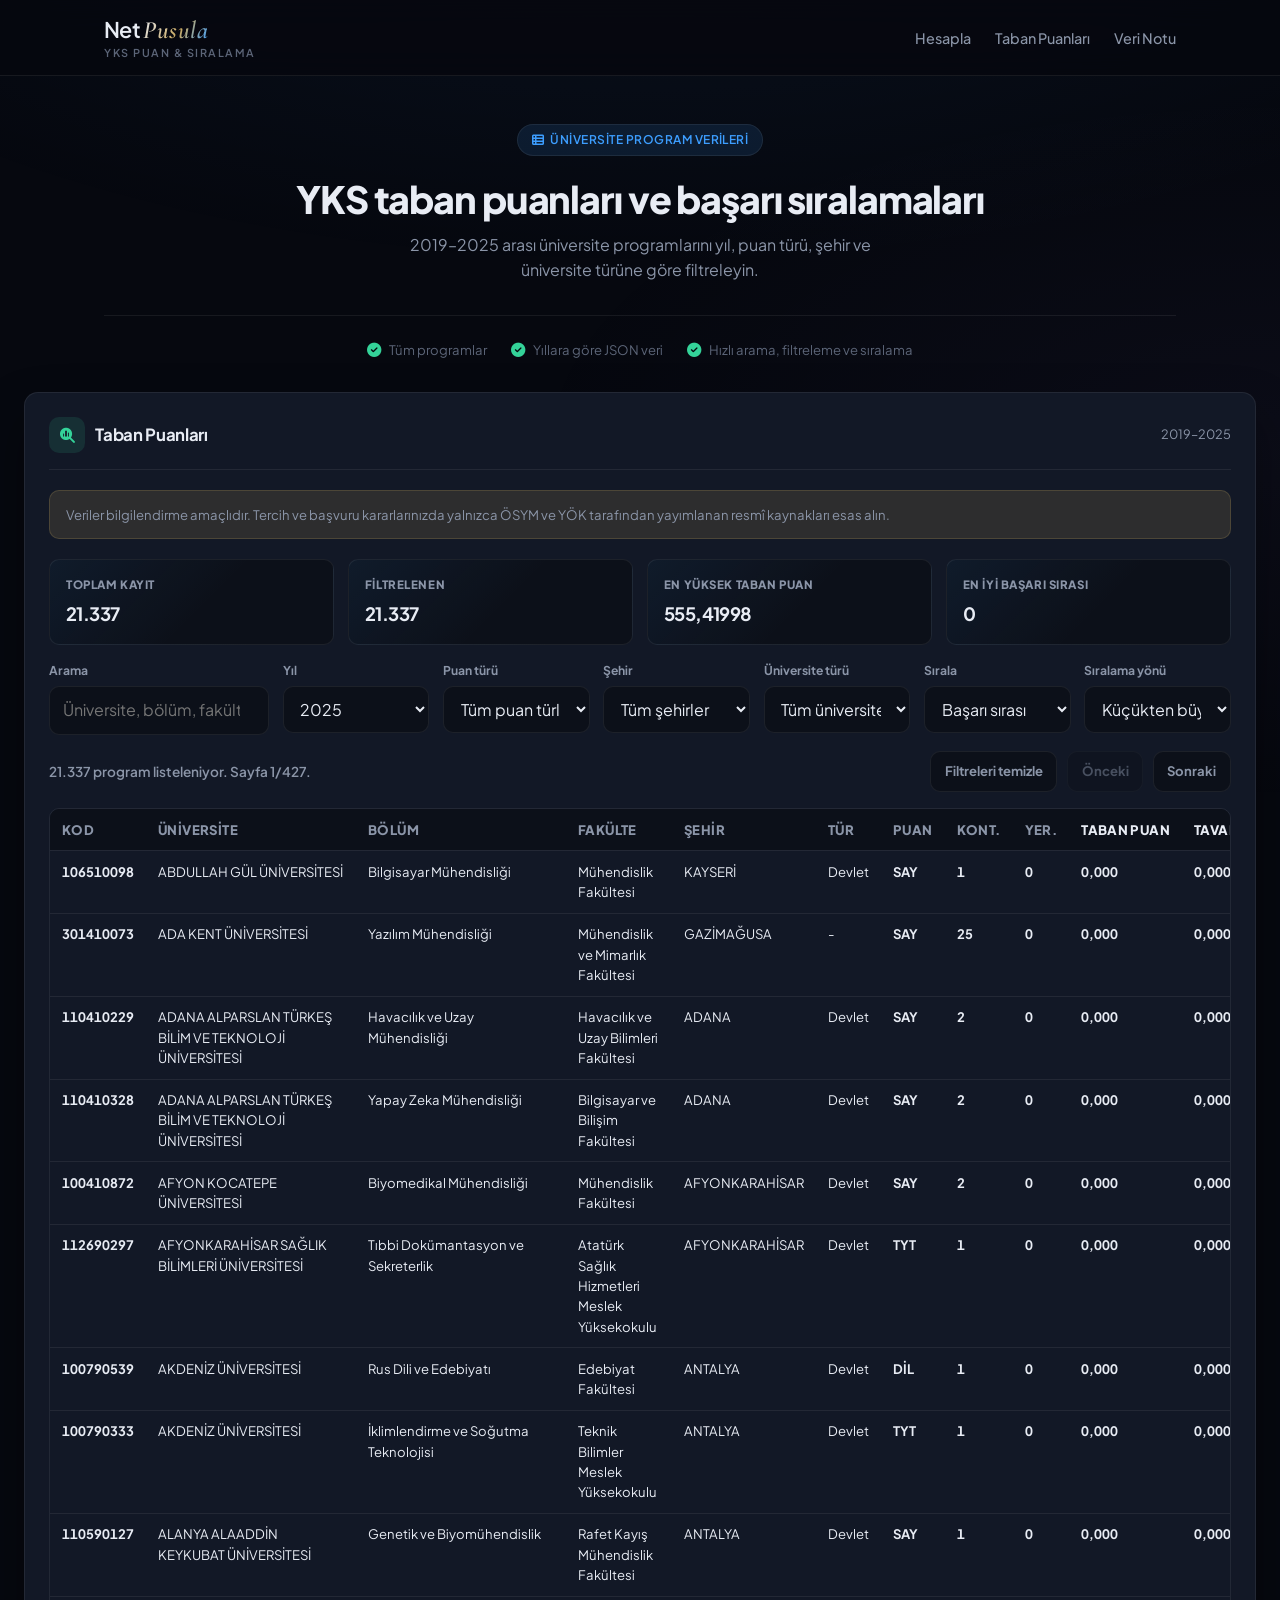
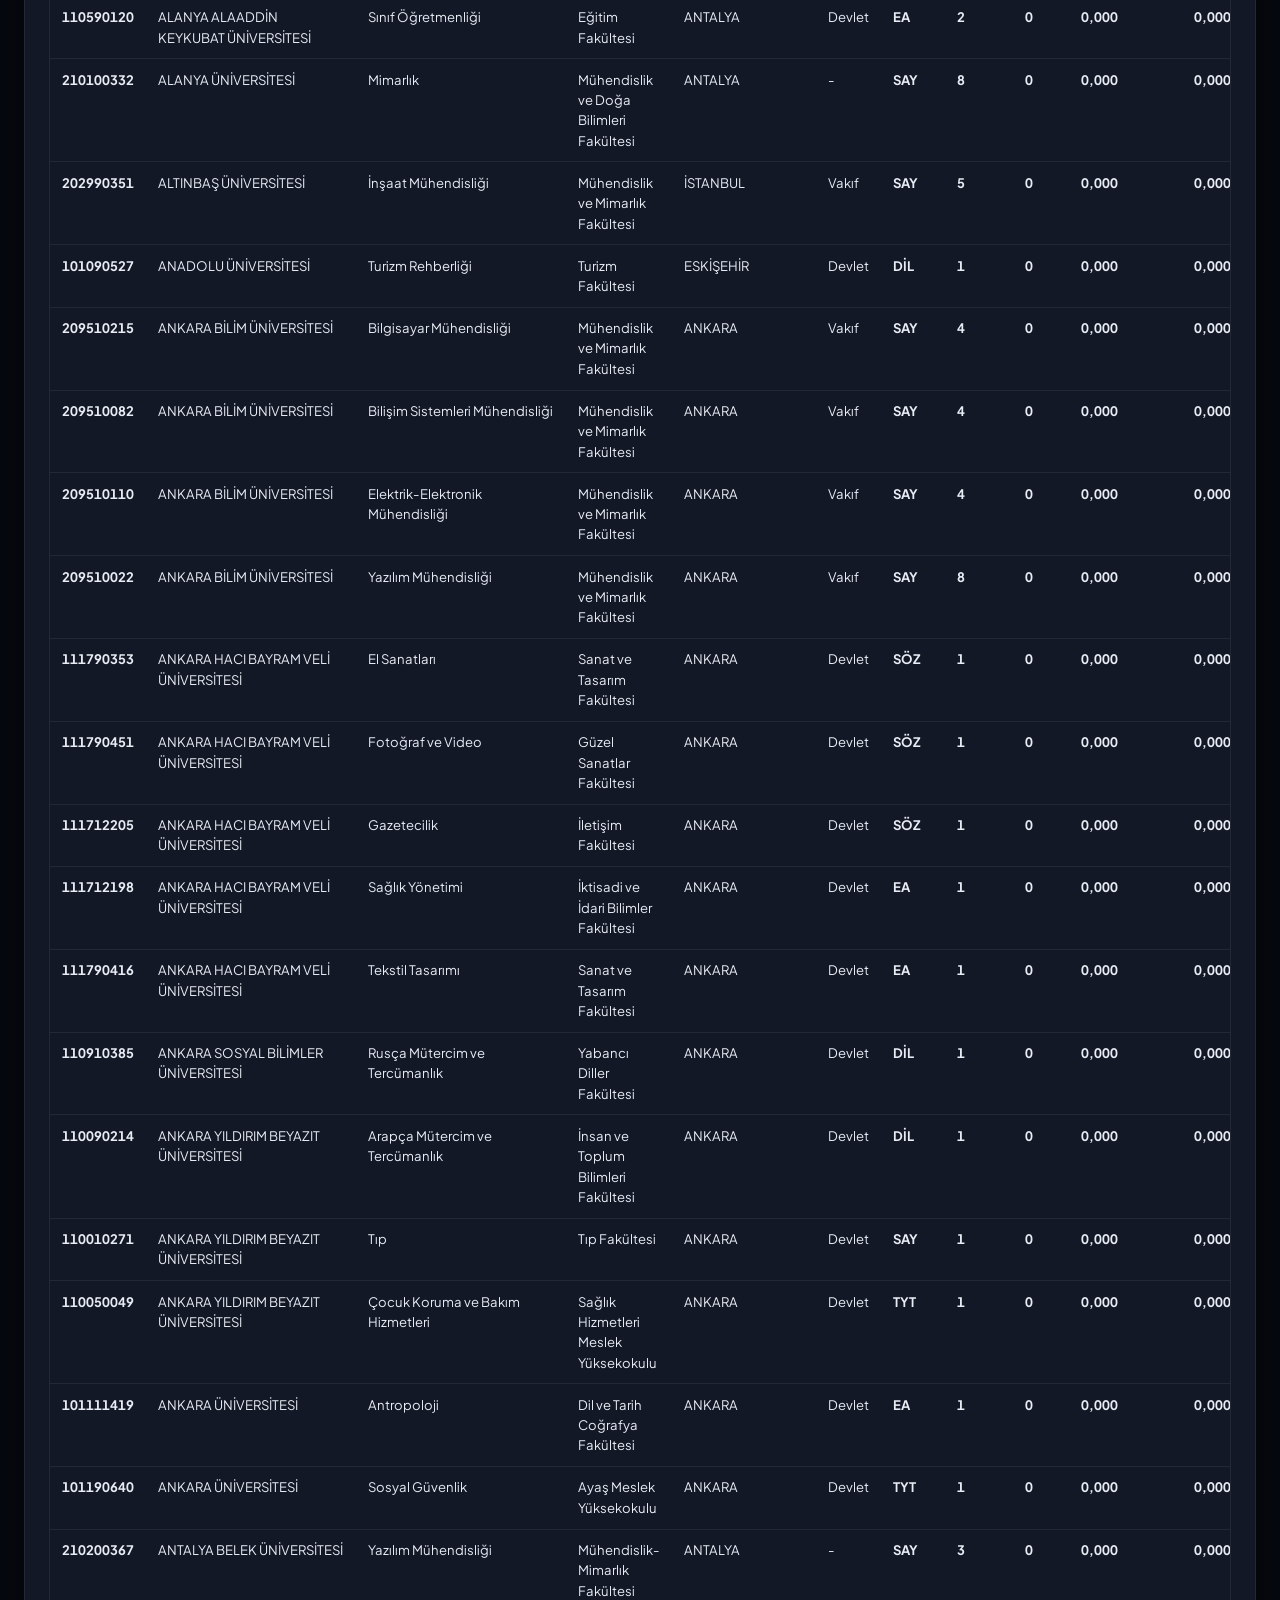
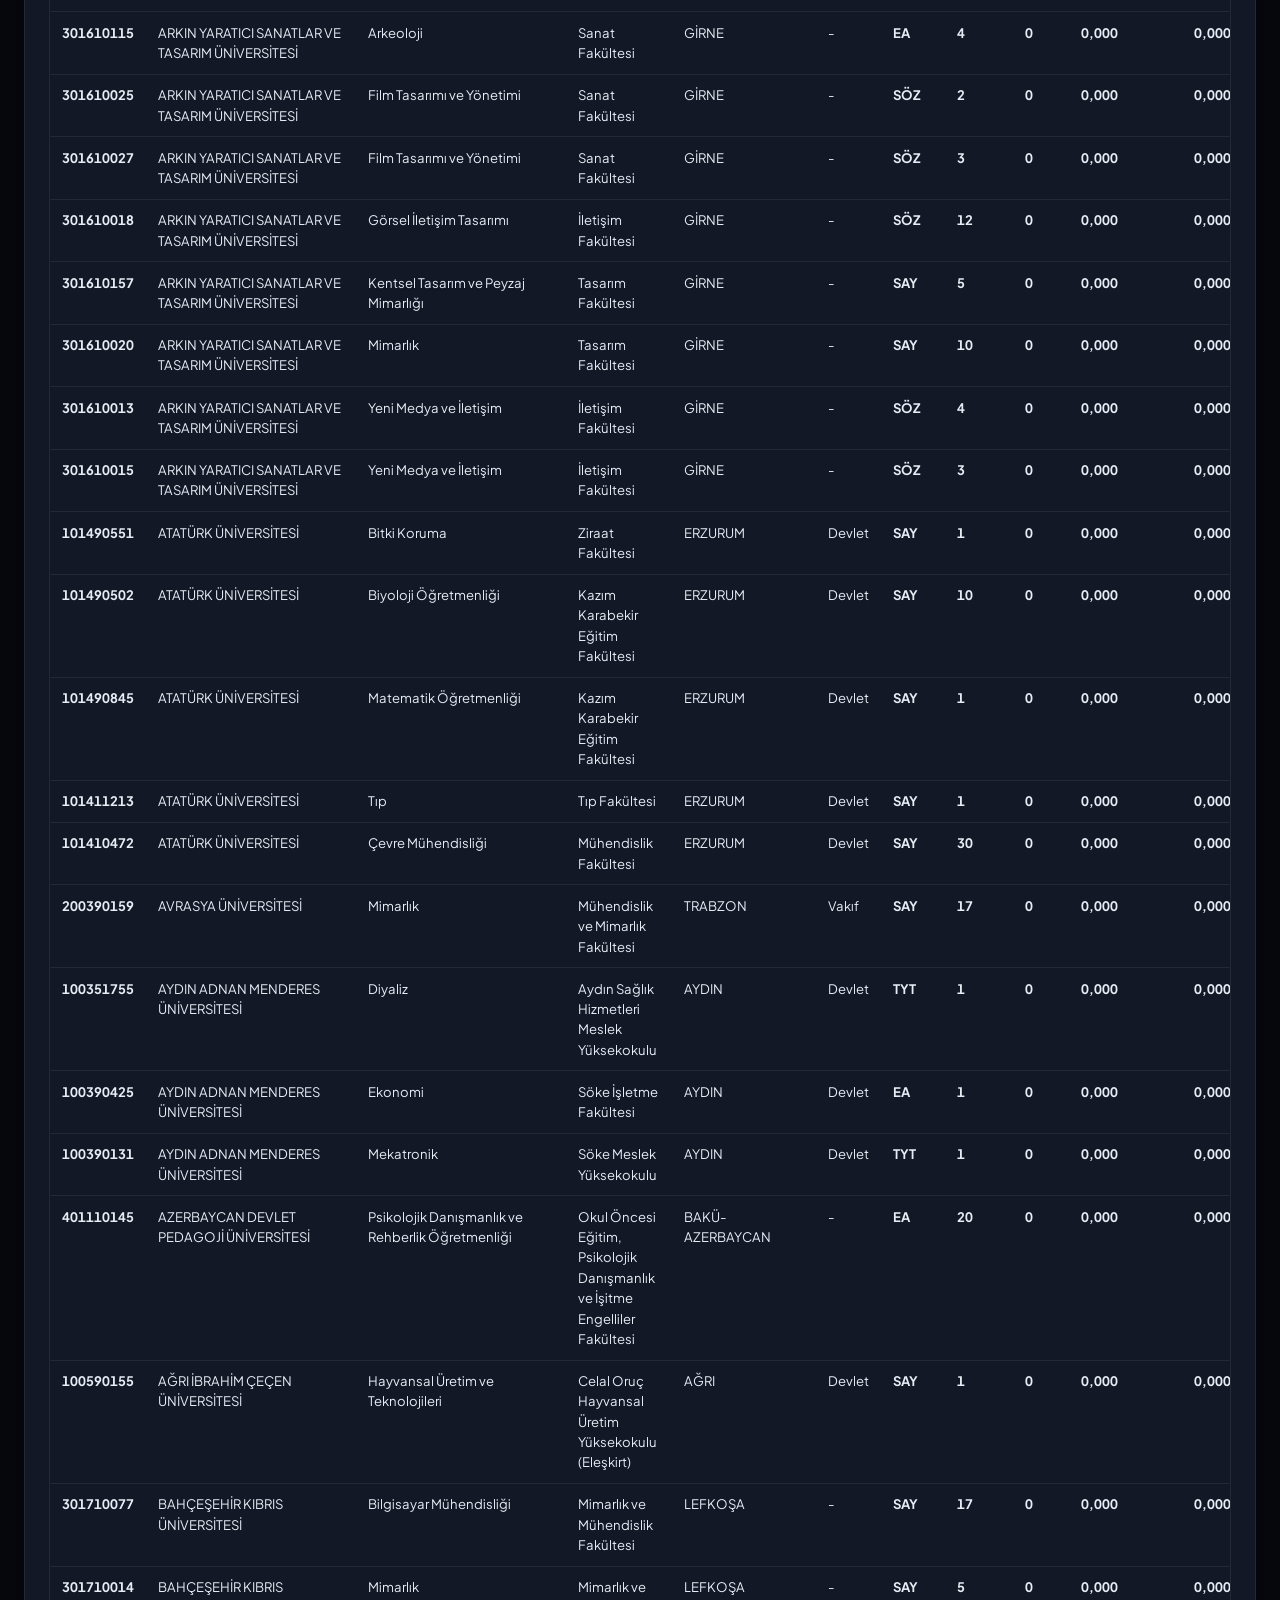
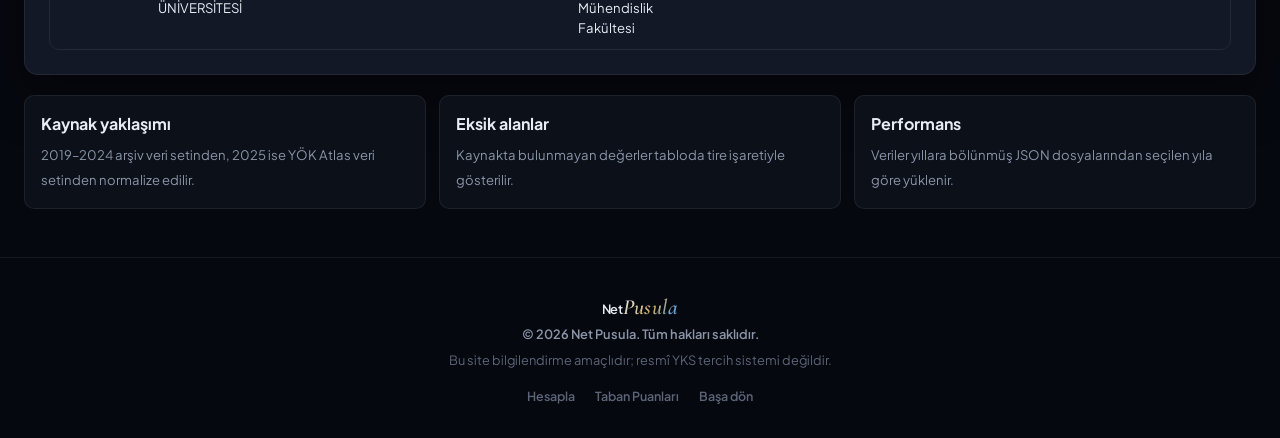
==== taban-puanlari.html @ 9d44e476 "Add taban puanlari page and Railway static data support" ====
<!DOCTYPE html>
<html lang="tr">
<head>
    <meta charset="UTF-8">
    <meta name="viewport" content="width=device-width, initial-scale=1.0">
    <meta name="description" content="Net Pusula — YKS taban puanları, başarı sıralamaları, kontenjanlar ve üniversite programları.">
    <title>Net Pusula — YKS Taban Puanları</title>
    <link rel="icon" href="data:image/svg+xml,<svg xmlns='http://www.w3.org/2000/svg' viewBox='0 0 100 100'><text x='12' y='68' font-family='Georgia,serif' font-size='52' font-style='italic' fill='%23c9a962'>N</text><text x='48' y='68' font-family='system-ui' font-size='44' font-weight='600' fill='%233d9eff'>P</text></svg>">
    <link rel="preconnect" href="https://fonts.googleapis.com">
    <link rel="preconnect" href="https://fonts.gstatic.com" crossorigin>
    <link href="https://fonts.googleapis.com/css2?family=Plus+Jakarta+Sans:wght@400;500;600;700;800&family=Cormorant+Garamond:ital,wght@0,500;0,600;1,500&display=swap" rel="stylesheet">
    <link rel="stylesheet" href="https://cdnjs.cloudflare.com/ajax/libs/font-awesome/6.5.1/css/all.min.css">
    <link rel="stylesheet" href="assets/net-pusula.css">
    <link rel="stylesheet" href="assets/taban-puanlari.css">
</head>
<body>
    <header class="site-header">
        <div class="header-inner">
            <a href="index.html" class="brand wordmark" aria-label="Net Pusula — Ana sayfa">
                <span class="wordmark-line">
                    <span class="wm-net">Net</span><span class="wm-pusula">Pusula</span>
                </span>
                <span class="wm-sub">YKS puan &amp; sıralama</span>
            </a>
            <nav class="nav-links" aria-label="Ana menü">
                <a href="index.html#hesapla">Hesapla</a>
                <a href="taban-puanlari.html">Taban Puanları</a>
                <a href="#veri-notu">Veri Notu</a>
            </nav>
        </div>
    </header>

    <section class="hero">
        <span class="hero-badge"><i class="fas fa-table-list"></i> Üniversite program verileri</span>
        <h1>YKS taban puanları ve başarı sıralamaları</h1>
        <p>2019–2025 arası üniversite programlarını yıl, puan türü, şehir ve üniversite türüne göre filtreleyin.</p>
        <div class="trust-row">
            <span class="trust-item"><i class="fas fa-check-circle"></i> Tüm programlar</span>
            <span class="trust-item"><i class="fas fa-check-circle"></i> Yıllara göre JSON veri</span>
            <span class="trust-item"><i class="fas fa-check-circle"></i> Hızlı arama, filtreleme ve sıralama</span>
        </div>
    </section>

    <main class="taban-page">
        <section class="panel" aria-labelledby="taban-heading">
            <div class="panel-header results">
                <i class="fas fa-magnifying-glass-chart"></i>
                <h2 id="taban-heading">Taban Puanları</h2>
                <span>2019–2025</span>
            </div>

            <div class="disclaimer" id="veri-notu">
                Veriler bilgilendirme amaçlıdır. Tercih ve başvuru kararlarınızda yalnızca ÖSYM ve YÖK tarafından yayımlanan resmî kaynakları esas alın.
            </div>

            <div class="taban-stats" aria-label="Taban puanları özet bilgileri">
                <div class="taban-stat-card">
                    <span>Toplam kayıt</span>
                    <strong id="tabanTotalCount">-</strong>
                </div>
                <div class="taban-stat-card">
                    <span>Filtrelenen</span>
                    <strong id="tabanFilteredCount">-</strong>
                </div>
                <div class="taban-stat-card">
                    <span>En yüksek taban puan</span>
                    <strong id="tabanTopScore">-</strong>
                </div>
                <div class="taban-stat-card">
                    <span>En iyi başarı sırası</span>
                    <strong id="tabanBestRank">-</strong>
                </div>
            </div>

            <div class="taban-toolbar" aria-label="Taban puanı filtreleri">
                <div class="taban-field">
                    <label for="tabanSearch">Arama</label>
                    <input type="search" id="tabanSearch" placeholder="Üniversite, bölüm, fakülte veya program kodu">
                </div>
                <div class="taban-field">
                    <label for="tabanYear">Yıl</label>
                    <select id="tabanYear">
                        <option value="2025" selected>2025</option>
                        <option value="2024">2024</option>
                        <option value="2023">2023</option>
                        <option value="2022">2022</option>
                        <option value="2021">2021</option>
                        <option value="2020">2020</option>
                        <option value="2019">2019</option>
                    </select>
                </div>
                <div class="taban-field">
                    <label for="tabanScoreType">Puan türü</label>
                    <select id="tabanScoreType">
                        <option value="">Tüm puan türleri</option>
                        <option value="SAY">SAY</option>
                        <option value="EA">EA</option>
                        <option value="SÖZ">SÖZ</option>
                        <option value="DİL">DİL</option>
                        <option value="TYT">TYT</option>
                    </select>
                </div>
                <div class="taban-field">
                    <label for="tabanCity">Şehir</label>
                    <select id="tabanCity">
                        <option value="">Tüm şehirler</option>
                    </select>
                </div>
                <div class="taban-field">
                    <label for="tabanUniType">Üniversite türü</label>
                    <select id="tabanUniType">
                        <option value="">Tüm üniversite türleri</option>
                    </select>
                </div>
                <div class="taban-field">
                    <label for="tabanSortBy">Sırala</label>
                    <select id="tabanSortBy">
                        <option value="taban_siralama" selected>Başarı sırası</option>
                        <option value="taban_puan">Taban puan</option>
                        <option value="tavan_puan">Tavan puan</option>
                        <option value="kontenjan">Kontenjan</option>
                        <option value="yerlesen">Yerleşen</option>
                        <option value="universite">Üniversite adı</option>
                        <option value="bolum">Bölüm adı</option>
                    </select>
                </div>
                <div class="taban-field">
                    <label for="tabanSortDirection">Sıralama yönü</label>
                    <select id="tabanSortDirection">
                        <option value="asc" selected>Küçükten büyüğe / En iyi sıra</option>
                        <option value="desc">Büyükten küçüğe / En yüksek puan</option>
                    </select>
                </div>
            </div>

            <div class="taban-actions">
                <p class="taban-summary" id="tabanSummary">Veri hazırlanıyor...</p>
                <div class="taban-buttons">
                    <button type="button" class="taban-button" id="tabanReset">Filtreleri temizle</button>
                    <button type="button" class="taban-button" id="tabanPrev">Önceki</button>
                    <button type="button" class="taban-button" id="tabanNext">Sonraki</button>
                </div>
            </div>

            <div class="taban-table-wrap">
                <table class="taban-table">
                    <thead>
                        <tr>
                            <th>Kod</th>
                            <th>Üniversite</th>
                            <th>Bölüm</th>
                            <th>Fakülte</th>
                            <th>Şehir</th>
                            <th>Tür</th>
                            <th>Puan</th>
                            <th>Kont.</th>
                            <th>Yer.</th>
                            <th>Taban Puan</th>
                            <th>Tavan Puan</th>
                            <th>Başarı Sırası</th>
                        </tr>
                    </thead>
                    <tbody id="tabanTableBody"></tbody>
                </table>
                <div class="taban-status" id="tabanStatus">Veri yükleniyor...</div>
            </div>
        </section>

        <section class="taban-note-grid" aria-label="Veri açıklamaları">
            <div class="taban-note-card">
                <strong>Kaynak yaklaşımı</strong>
                <span>2019–2024 arşiv veri setinden, 2025 ise YÖK Atlas veri setinden normalize edilir.</span>
            </div>
            <div class="taban-note-card">
                <strong>Eksik alanlar</strong>
                <span>Kaynakta bulunmayan değerler tabloda tire işaretiyle gösterilir.</span>
            </div>
            <div class="taban-note-card">
                <strong>Performans</strong>
                <span>Veriler yıllara bölünmüş JSON dosyalarından seçilen yıla göre yüklenir.</span>
            </div>
        </section>
    </main>

    <footer class="site-footer">
        <p class="footer-wordmark"><span class="wm-net">Net</span><span class="wm-pusula">Pusula</span></p>
        <p class="footer-copy">© 2026 Net Pusula. Tüm hakları saklıdır.</p>
        <p class="footer-note">Bu site bilgilendirme amaçlıdır; resmî YKS tercih sistemi değildir.</p>
        <nav class="footer-links" aria-label="Alt bilgi">
            <a href="index.html#hesapla">Hesapla</a>
            <a href="taban-puanlari.html">Taban Puanları</a>
            <a href="#">Başa dön</a>
        </nav>
    </footer>

    <script src="assets/taban-puanlari.js"></script>
</body>
</html>
---- assets/net-pusula.css ----
/* Net Pusula — koyu, minimal, güven veren arayüz */

:root {
    --bg: #06080f;
    --bg-elevated: #0c1019;
    --surface: #121826;
    --surface-hover: #181f30;
    --border: rgba(255, 255, 255, 0.07);
    --border-focus: rgba(61, 158, 255, 0.45);
    --text: #e8ecf4;
    --text-muted: #8b95a8;
    --text-dim: #5c6578;
    --accent: #3d9eff;
    --accent-soft: rgba(61, 158, 255, 0.12);
    --accent-glow: rgba(61, 158, 255, 0.25);
    --gold: #c9a962;
    --gold-soft: rgba(201, 169, 98, 0.15);
    --success: #34d399;
    --tyt: #3d9eff;
    --ayt: #a78bfa;
    --radius: 14px;
    --radius-sm: 10px;
    --font: "Plus Jakarta Sans", system-ui, sans-serif;
    --shadow: 0 24px 48px rgba(0, 0, 0, 0.35);
    --max: 1120px;
}

*, *::before, *::after { box-sizing: border-box; margin: 0; padding: 0; }

html { scroll-behavior: smooth; }

body {
    font-family: var(--font);
    background: var(--bg);
    color: var(--text);
    line-height: 1.55;
    min-height: 100vh;
    -webkit-font-smoothing: antialiased;
}

body::before {
    content: "";
    position: fixed;
    inset: 0;
    background:
        radial-gradient(ellipse 80% 50% at 50% -20%, rgba(61, 158, 255, 0.08), transparent),
        radial-gradient(ellipse 60% 40% at 100% 50%, rgba(167, 139, 250, 0.04), transparent);
    pointer-events: none;
    z-index: 0;
}

a { color: var(--accent); text-decoration: none; }
a:hover { text-decoration: underline; }

/* Header */
.site-header {
    position: sticky;
    top: 0;
    z-index: 100;
    border-bottom: 1px solid var(--border);
    background: rgba(6, 8, 15, 0.85);
    backdrop-filter: blur(16px);
}

.header-inner {
    max-width: var(--max);
    margin: 0 auto;
    padding: 1rem 1.5rem;
    display: flex;
    align-items: center;
    justify-content: space-between;
    gap: 1rem;
}

.brand {
    text-decoration: none;
    color: inherit;
}

.brand:hover { text-decoration: none; }

/* Metin tabanlı logo */
.wordmark {
    display: flex;
    flex-direction: column;
    line-height: 1.15;
    gap: 0.15rem;
}

.wordmark-line {
    display: flex;
    align-items: baseline;
    gap: 0.2rem;
}

.wm-net {
    font-weight: 600;
    font-size: 1.35rem;
    letter-spacing: -0.03em;
    color: var(--text);
}

.wm-pusula {
    font-family: "Cormorant Garamond", Georgia, serif;
    font-weight: 600;
    font-size: 1.55rem;
    font-style: italic;
    letter-spacing: 0.02em;
    background: linear-gradient(120deg, var(--text) 0%, var(--gold) 55%, var(--accent) 100%);
    -webkit-background-clip: text;
    background-clip: text;
    color: transparent;
}

.wm-sub {
    font-size: 0.68rem;
    font-weight: 600;
    letter-spacing: 0.14em;
    text-transform: uppercase;
    color: var(--text-dim);
}

.nav-links {
    display: flex;
    gap: 1.5rem;
}

.nav-links a {
    color: var(--text-muted);
    font-size: 0.9rem;
    font-weight: 500;
    text-decoration: none;
    transition: color 0.2s;
}

.nav-links a:hover { color: var(--text); text-decoration: none; }

/* Hero */
.hero {
    position: relative;
    z-index: 1;
    max-width: var(--max);
    margin: 0 auto;
    padding: 3rem 1.5rem 2rem;
    text-align: center;
}

.hero-badge {
    display: inline-flex;
    align-items: center;
    gap: 0.4rem;
    padding: 0.35rem 0.85rem;
    border-radius: 999px;
    background: var(--accent-soft);
    border: 1px solid var(--border);
    color: var(--accent);
    font-size: 0.75rem;
    font-weight: 600;
    letter-spacing: 0.04em;
    text-transform: uppercase;
    margin-bottom: 1.25rem;
}

.hero h1 {
    font-size: clamp(1.75rem, 4vw, 2.35rem);
    font-weight: 800;
    letter-spacing: -0.03em;
    line-height: 1.2;
    margin-bottom: 0.75rem;
}

.hero p {
    color: var(--text-muted);
    max-width: 520px;
    margin: 0 auto;
    font-size: 1rem;
}

.trust-row {
    display: flex;
    flex-wrap: wrap;
    justify-content: center;
    gap: 1.5rem;
    margin-top: 2rem;
    padding-top: 1.5rem;
    border-top: 1px solid var(--border);
}

.trust-item {
    display: flex;
    align-items: center;
    gap: 0.5rem;
    font-size: 0.82rem;
    color: var(--text-dim);
}

.trust-item i { color: var(--success); font-size: 0.9rem; }

/* Net Pusula tanıtım */
.intro-manifesto {
    position: relative;
    z-index: 1;
    max-width: var(--max);
    margin: 0 auto;
    padding: 0 1.5rem 1.5rem;
}

.intro-inner {
    text-align: center;
    padding: 1.35rem 1.5rem;
    border-radius: var(--radius);
    border: 1px solid var(--border);
    background: linear-gradient(180deg, rgba(18, 24, 38, 0.9), rgba(12, 16, 25, 0.6));
}

.intro-lead {
    font-family: "Cormorant Garamond", Georgia, serif;
    font-size: clamp(1.35rem, 3vw, 1.75rem);
    font-weight: 600;
    font-style: italic;
    color: var(--text);
    margin-bottom: 0.5rem;
    letter-spacing: 0.01em;
}

.intro-body {
    font-size: 0.92rem;
    color: var(--text-muted);
    max-width: 560px;
    margin: 0 auto;
    line-height: 1.65;
}

.intro-body strong {
    color: var(--text);
    font-weight: 600;
}

/* Kısa yasal şerit */
.legal-strip {
    position: relative;
    z-index: 1;
    max-width: var(--max);
    margin: 0 auto 1.25rem;
    padding: 0 1.5rem;
    display: flex;
    flex-wrap: wrap;
    align-items: center;
    gap: 0.65rem 1rem;
    font-size: 0.78rem;
    color: var(--text-dim);
}

.legal-strip i {
    color: var(--gold);
    flex-shrink: 0;
}

.legal-strip p {
    flex: 1;
    min-width: 200px;
    line-height: 1.45;
}

.legal-strip strong { color: var(--text-muted); font-weight: 600; }

.legal-strip-link {
    font-weight: 600;
    font-size: 0.75rem;
    white-space: nowrap;
    text-decoration: none;
}

.legal-strip-link:hover { text-decoration: underline; }

/* İki sütun: hesap + yan ayarlar */
.content-layout {
    position: relative;
    z-index: 1;
    max-width: calc(var(--max) + 260px);
    margin: 0 auto;
    padding: 0 1.5rem;
    display: grid;
    grid-template-columns: 1fr 220px;
    gap: 1.25rem;
    align-items: start;
}

.main-column { min-width: 0; }

/* Main */
.main {
    padding: 0 0 3rem;
}

/* Cards / sections */
.panel {
    background: var(--surface);
    border: 1px solid var(--border);
    border-radius: var(--radius);
    padding: 1.5rem;
    margin-bottom: 1.25rem;
    box-shadow: var(--shadow);
}

.panel-header {
    display: flex;
    align-items: center;
    flex-wrap: wrap;
    gap: 0.65rem;
    margin-bottom: 1.25rem;
    padding-bottom: 1rem;
    border-bottom: 1px solid var(--border);
}

.panel-header h2 {
    margin-right: auto;
}

.panel-header i {
    width: 36px;
    height: 36px;
    border-radius: var(--radius-sm);
    display: flex;
    align-items: center;
    justify-content: center;
    font-size: 0.95rem;
}

.panel-header.tyt i { background: rgba(61, 158, 255, 0.15); color: var(--tyt); }
.panel-header.ayt i { background: rgba(167, 139, 250, 0.15); color: var(--ayt); }
.panel-header.diploma i { background: var(--gold-soft); color: var(--gold); }
.panel-header.results i { background: rgba(52, 211, 153, 0.12); color: var(--success); }

.panel-header h2 {
    font-size: 1.05rem;
    font-weight: 700;
    letter-spacing: -0.02em;
}

.panel-header span:not(.setting-text) {
    font-size: 0.8rem;
    color: var(--text-muted);
    margin-left: auto;
}

.panel-toggle {
    margin-left: 0.5rem;
    width: 32px;
    height: 32px;
    border-radius: 8px;
    border: 1px solid var(--border);
    background: var(--bg-elevated);
    color: var(--text-muted);
    cursor: pointer;
    display: flex;
    align-items: center;
    justify-content: center;
    transition: color 0.2s, border-color 0.2s;
    flex-shrink: 0;
}

.panel-toggle:hover {
    color: var(--text);
    border-color: var(--border-focus);
}

#aytPanel.ayt-collapsed .ayt-panel-body {
    display: none;
}

#aytPanel.ayt-collapsed .panel-toggle i {
    transform: rotate(180deg);
}

/* Diploma */
.diploma-row {
    display: flex;
    flex-wrap: wrap;
    align-items: flex-end;
    gap: 1.5rem;
}

.field label {
    display: block;
    font-size: 0.8rem;
    font-weight: 600;
    color: var(--text-muted);
    margin-bottom: 0.4rem;
}

.field input[type="number"] {
    width: 140px;
    padding: 0.65rem 0.85rem;
    border-radius: var(--radius-sm);
    border: 1px solid var(--border);
    background: var(--bg-elevated);
    color: var(--text);
    font-family: inherit;
    font-size: 1rem;
    font-weight: 600;
    transition: border-color 0.2s, box-shadow 0.2s;
}

.field input:focus {
    outline: none;
    border-color: var(--border-focus);
    box-shadow: 0 0 0 3px var(--accent-soft);
}

.toggle-wrap {
    display: flex;
    align-items: center;
    gap: 0.75rem;
    cursor: pointer;
    user-select: none;
}

.toggle-wrap input { display: none; }

.toggle-track {
    width: 44px;
    height: 24px;
    border-radius: 999px;
    background: var(--bg-elevated);
    border: 1px solid var(--border);
    position: relative;
    transition: background 0.2s;
}

.toggle-thumb {
    position: absolute;
    top: 3px;
    left: 3px;
    width: 16px;
    height: 16px;
    border-radius: 50%;
    background: var(--text-muted);
    transition: transform 0.2s, background 0.2s;
}

.toggle-wrap input:checked + .toggle-track {
    background: var(--accent-soft);
    border-color: var(--accent);
}

.toggle-wrap input:checked + .toggle-track .toggle-thumb {
    transform: translateX(20px);
    background: var(--accent);
}

.toggle-label {
    font-size: 0.88rem;
    color: var(--text-muted);
    font-weight: 500;
}

/* Test grid */
.subsection-title {
    font-size: 0.78rem;
    font-weight: 600;
    text-transform: uppercase;
    letter-spacing: 0.06em;
    color: var(--text-dim);
    margin: 1.25rem 0 0.75rem;
}

.subsection-title:first-of-type { margin-top: 0; }

.test-grid {
    display: grid;
    grid-template-columns: repeat(auto-fill, minmax(200px, 1fr));
    gap: 0.85rem;
}

.test-card {
    background: var(--bg-elevated);
    border: 1px solid var(--border);
    border-radius: var(--radius-sm);
    padding: 1rem;
    transition: border-color 0.2s, background 0.2s;
}

.test-card:hover {
    border-color: rgba(255, 255, 255, 0.12);
    background: var(--surface-hover);
}

.test-card h3 {
    font-size: 0.82rem;
    font-weight: 600;
    color: var(--text);
    margin-bottom: 0.75rem;
    line-height: 1.3;
}

.test-card .meta {
    font-size: 0.7rem;
    color: var(--text-dim);
    font-weight: 500;
}

.inputs-row {
    display: grid;
    grid-template-columns: 1fr 1fr;
    gap: 0.5rem;
    margin-bottom: 0.65rem;
}

.inputs-row label {
    font-size: 0.68rem;
    color: var(--text-dim);
    font-weight: 600;
    text-transform: uppercase;
    letter-spacing: 0.04em;
    margin-bottom: 0.2rem;
    display: block;
}

.inputs-row input {
    width: 100%;
    padding: 0.45rem 0.5rem;
    border-radius: 8px;
    border: 1px solid var(--border);
    background: var(--surface);
    color: var(--text);
    font-family: inherit;
    font-size: 0.95rem;
    font-weight: 600;
    -moz-appearance: textfield;
}

.inputs-row input::-webkit-outer-spin-button,
.inputs-row input::-webkit-inner-spin-button { -webkit-appearance: none; margin: 0; }

.inputs-row input:focus {
    outline: none;
    border-color: var(--border-focus);
}

.net-line {
    display: flex;
    justify-content: space-between;
    align-items: center;
    padding-top: 0.5rem;
    border-top: 1px solid var(--border);
    font-size: 0.8rem;
}

.net-line span:first-child { color: var(--text-muted); font-weight: 500; }

.net-value {
    font-weight: 700;
    color: var(--accent);
    font-variant-numeric: tabular-nums;
}

/* CTA */
.calc-cta {
    text-align: center;
    padding: 2rem 0 1rem;
}

.btn-calc {
    display: inline-flex;
    align-items: center;
    justify-content: center;
    gap: 0.6rem;
    padding: 1rem 2.5rem;
    border: none;
    border-radius: 999px;
    background: linear-gradient(135deg, var(--accent), #2563eb);
    color: #fff;
    font-family: inherit;
    font-size: 1rem;
    font-weight: 700;
    letter-spacing: 0.02em;
    cursor: pointer;
    box-shadow: 0 8px 32px var(--accent-glow);
    transition: transform 0.2s, box-shadow 0.2s, opacity 0.2s;
}

.btn-calc:hover:not(:disabled) {
    transform: translateY(-2px);
    box-shadow: 0 12px 40px var(--accent-glow);
}

.btn-calc:disabled {
    opacity: 0.65;
    cursor: not-allowed;
    transform: none;
}

.calc-hint {
    margin-top: 0.75rem;
    font-size: 0.78rem;
    color: var(--text-dim);
}

/* Results */
.results-panel { display: none; }
.results-panel.visible { display: block; }

.disclaimer {
    background: var(--gold-soft);
    border: 1px solid rgba(201, 169, 98, 0.2);
    border-radius: var(--radius-sm);
    padding: 0.85rem 1rem;
    font-size: 0.82rem;
    color: var(--text-muted);
    margin-bottom: 1.25rem;
    line-height: 1.5;
}

.disclaimer a {
    display: inline-block;
    margin-top: 0.35rem;
    font-weight: 600;
    font-size: 0.78rem;
}

.year-block { margin-bottom: 1.75rem; }

.year-block h3 {
    font-size: 0.95rem;
    font-weight: 700;
    margin-bottom: 0.75rem;
    color: var(--text);
    display: flex;
    align-items: center;
    gap: 0.5rem;
}

.year-block h3::before {
    content: "";
    width: 4px;
    height: 1em;
    background: var(--accent);
    border-radius: 2px;
}

.table-wrap {
    overflow-x: auto;
    border-radius: var(--radius-sm);
    border: 1px solid var(--border);
}

.results-table {
    width: 100%;
    border-collapse: collapse;
    font-size: 0.85rem;
}

.results-table th,
.results-table td {
    padding: 0.65rem 0.85rem;
    text-align: left;
    border-bottom: 1px solid var(--border);
}

.results-table th {
    background: var(--bg-elevated);
    color: var(--text-muted);
    font-weight: 600;
    font-size: 0.72rem;
    text-transform: uppercase;
    letter-spacing: 0.04em;
}

.results-table tr:last-child td { border-bottom: none; }

.results-table tbody tr:hover td { background: var(--surface-hover); }

.results-table td:not(:first-child) {
    font-variant-numeric: tabular-nums;
    font-weight: 600;
}

/* Yan ayarlar */
.settings-rail {
    position: sticky;
    top: 5.5rem;
}

.settings-card {
    background: var(--surface);
    border: 1px solid var(--border);
    border-radius: var(--radius);
    padding: 1.15rem;
    box-shadow: var(--shadow);
}

.settings-title {
    font-size: 0.72rem;
    font-weight: 700;
    text-transform: uppercase;
    letter-spacing: 0.08em;
    color: var(--text-dim);
    margin-bottom: 1rem;
}

.setting-row {
    display: flex;
    align-items: flex-start;
    gap: 0.65rem;
    margin-bottom: 0.85rem;
    cursor: pointer;
}

.setting-row input {
    margin-top: 0.2rem;
    accent-color: var(--accent);
    flex-shrink: 0;
}

.setting-text {
    display: flex;
    flex-direction: column;
    gap: 0.1rem;
}

.setting-text strong {
    font-size: 0.82rem;
    font-weight: 600;
    color: var(--text);
}

.setting-text small {
    font-size: 0.72rem;
    color: var(--text-dim);
    line-height: 1.35;
}

.btn-secondary {
    width: 100%;
    margin-top: 0.5rem;
    padding: 0.6rem 0.85rem;
    border-radius: var(--radius-sm);
    border: 1px solid var(--border);
    background: var(--bg-elevated);
    color: var(--text-muted);
    font-family: inherit;
    font-size: 0.8rem;
    font-weight: 600;
    cursor: pointer;
    display: flex;
    align-items: center;
    justify-content: center;
    gap: 0.45rem;
    transition: color 0.2s, border-color 0.2s, background 0.2s;
}

.btn-secondary:hover {
    color: var(--text);
    border-color: var(--border-focus);
    background: var(--surface-hover);
}

/* Yasal panel */
.legal-panel {
    position: relative;
    z-index: 1;
    border-top: 1px solid var(--border);
    background: var(--bg-elevated);
    padding: 2.5rem 1.5rem 3rem;
}

.legal-panel-inner {
    max-width: var(--max);
    margin: 0 auto;
}

.legal-panel h2 {
    font-size: 1.1rem;
    font-weight: 700;
    margin-bottom: 1.5rem;
    letter-spacing: -0.02em;
}

.legal-grid {
    display: grid;
    grid-template-columns: repeat(auto-fill, minmax(280px, 1fr));
    gap: 1rem;
}

.legal-item {
    background: var(--surface);
    border: 1px solid var(--border);
    border-radius: var(--radius-sm);
    padding: 1rem 1.1rem;
}

.legal-item h3 {
    font-size: 0.85rem;
    font-weight: 700;
    color: var(--text);
    margin-bottom: 0.45rem;
}

.legal-item p {
    font-size: 0.8rem;
    color: var(--text-muted);
    line-height: 1.55;
}

.legal-updated {
    margin-top: 1.5rem;
    font-size: 0.72rem;
    color: var(--text-dim);
}

/* Footer */
.site-footer {
    position: relative;
    z-index: 1;
    border-top: 1px solid var(--border);
    padding: 2rem 1.5rem;
    text-align: center;
}

.site-footer p {
    font-size: 0.8rem;
    color: var(--text-dim);
    max-width: 480px;
    margin: 0 auto;
    line-height: 1.6;
}

.footer-wordmark {
    margin-bottom: 0.35rem;
    font-size: 1.25rem;
}

.footer-wordmark .wm-net { font-size: inherit; }
.footer-wordmark .wm-pusula { font-size: 1.35rem; }

.footer-copy {
    font-weight: 600;
    color: var(--text-muted) !important;
    margin-bottom: 0.35rem !important;
}

.footer-note {
    margin-bottom: 1rem !important;
}

.footer-links {
    display: flex;
    flex-wrap: wrap;
    justify-content: center;
    gap: 1.25rem;
}

.footer-links a {
    font-size: 0.78rem;
    font-weight: 600;
    color: var(--text-dim);
    text-decoration: none;
}

.footer-links a:hover {
    color: var(--accent);
    text-decoration: none;
}

/* Toast / status */
.api-status {
    position: fixed;
    bottom: 1.25rem;
    right: 1.25rem;
    padding: 0.5rem 0.85rem;
    border-radius: 8px;
    font-size: 0.75rem;
    font-weight: 600;
    background: var(--surface);
    border: 1px solid var(--border);
    color: var(--text-muted);
    z-index: 200;
    opacity: 0;
    transition: opacity 0.3s;
}

.api-status.show { opacity: 1; }
.api-status.ok { border-color: rgba(52, 211, 153, 0.3); color: var(--success); }
.api-status.err { border-color: rgba(248, 113, 113, 0.3); color: #f87171; }

@media (max-width: 960px) {
    .content-layout {
        grid-template-columns: 1fr;
        max-width: var(--max);
    }

    .settings-rail {
        position: static;
        order: -1;
    }

    .settings-card {
        display: grid;
        grid-template-columns: 1fr 1fr;
        gap: 0.75rem 1rem;
        align-items: start;
    }

    .settings-title {
        grid-column: 1 / -1;
        margin-bottom: 0.25rem;
    }

    #resetAllBtn {
        grid-column: 1 / -1;
    }
}

@media (max-width: 640px) {
    .nav-links a:not([href="#hesapla"]):not([href="index.html#hesapla"]):not([href="taban-puanlari.html"]) { display: none; }
    .nav-links a[href="#yasal"] { display: inline; }
    .hero { padding-top: 2rem; }
    .panel { padding: 1.15rem; }
    .test-grid { grid-template-columns: 1fr; }
    .settings-card { grid-template-columns: 1fr; }
    .legal-strip { flex-direction: column; align-items: flex-start; }
    .api-status { bottom: 5rem; }
}
---- assets/taban-puanlari.css ----
.taban-page {
    position: relative;
    z-index: 1;
    max-width: calc(var(--max) + 260px);
    margin: 0 auto 3rem;
    padding: 0 1.5rem;
}

.taban-toolbar {
    display: grid;
    grid-template-columns: 1.5fr repeat(6, minmax(130px, 1fr));
    gap: 0.85rem;
    margin-bottom: 1rem;
}

.taban-stats {
    display: grid;
    grid-template-columns: repeat(4, 1fr);
    gap: 0.85rem;
    margin: 1rem 0;
}

.taban-stat-card {
    border: 1px solid var(--border);
    border-radius: var(--radius-sm);
    background:
        linear-gradient(135deg, rgba(61, 158, 255, 0.08), transparent 55%),
        var(--bg-elevated);
    padding: 1rem;
}

.taban-stat-card span {
    display: block;
    color: var(--text-muted);
    font-size: 0.72rem;
    font-weight: 800;
    letter-spacing: 0.05em;
    text-transform: uppercase;
    margin-bottom: 0.35rem;
}

.taban-stat-card strong {
    color: var(--text);
    font-size: 1.15rem;
    letter-spacing: -0.03em;
}

.taban-field label {
    display: block;
    font-size: 0.76rem;
    font-weight: 700;
    color: var(--text-muted);
    margin-bottom: 0.4rem;
}

.taban-field input,
.taban-field select {
    width: 100%;
    min-height: 42px;
    padding: 0.68rem 0.8rem;
    border-radius: var(--radius-sm);
    border: 1px solid var(--border);
    background: var(--bg-elevated);
    color: var(--text);
    font: inherit;
    outline: none;
    transition: border-color 0.2s, box-shadow 0.2s;
}

.taban-field input:focus,
.taban-field select:focus {
    border-color: var(--border-focus);
    box-shadow: 0 0 0 3px var(--accent-soft);
}

.taban-actions {
    display: flex;
    flex-wrap: wrap;
    gap: 0.75rem;
    align-items: center;
    justify-content: space-between;
    margin: 1rem 0;
}

.taban-summary {
    color: var(--text-muted);
    font-size: 0.85rem;
    font-weight: 600;
}

.taban-buttons {
    display: flex;
    gap: 0.6rem;
}

.taban-button {
    padding: 0.6rem 0.85rem;
    border-radius: var(--radius-sm);
    border: 1px solid var(--border);
    background: var(--bg-elevated);
    color: var(--text-muted);
    font: inherit;
    font-size: 0.82rem;
    font-weight: 700;
    cursor: pointer;
}

.taban-button:hover:not(:disabled) {
    color: var(--text);
    border-color: var(--border-focus);
    background: var(--surface-hover);
}

.taban-button:disabled {
    opacity: 0.45;
    cursor: not-allowed;
}

.taban-table-wrap {
    overflow-x: auto;
    border: 1px solid var(--border);
    border-radius: var(--radius-sm);
}

.taban-table {
    width: 100%;
    min-width: 1080px;
    border-collapse: collapse;
    font-size: 0.82rem;
}

.taban-table th,
.taban-table td {
    padding: 0.65rem 0.75rem;
    border-bottom: 1px solid var(--border);
    text-align: left;
    vertical-align: top;
}

.taban-table th {
    position: sticky;
    top: 0;
    background: var(--bg-elevated);
    color: var(--text-muted);
    font-weight: 800;
    letter-spacing: 0.03em;
    text-transform: uppercase;
    white-space: nowrap;
}

.taban-table th:nth-child(10),
.taban-table th:nth-child(11),
.taban-table th:nth-child(12) {
    color: var(--text);
}

.taban-table td:nth-child(2),
.taban-table td:nth-child(3) {
    min-width: 210px;
}

.taban-table td:nth-child(10),
.taban-table td:nth-child(12) {
    color: var(--text);
}

.taban-table tbody tr:hover td {
    background: var(--surface-hover);
}

.taban-table tr:last-child td {
    border-bottom: none;
}

.taban-table .numeric {
    font-variant-numeric: tabular-nums;
    white-space: nowrap;
    font-weight: 700;
}

.taban-status {
    padding: 1rem;
    color: var(--text-muted);
    text-align: center;
    font-weight: 600;
}

.taban-note-grid {
    display: grid;
    grid-template-columns: repeat(3, 1fr);
    gap: 0.85rem;
    margin-top: 1rem;
}

.taban-note-card {
    border: 1px solid var(--border);
    border-radius: var(--radius-sm);
    background: var(--bg-elevated);
    padding: 1rem;
}

.taban-note-card strong {
    display: block;
    margin-bottom: 0.35rem;
    color: var(--text);
}

.taban-note-card span {
    color: var(--text-muted);
    font-size: 0.82rem;
}

@media (max-width: 960px) {
    .taban-toolbar {
        grid-template-columns: repeat(2, 1fr);
    }

    .taban-field:first-child {
        grid-column: 1 / -1;
    }

    .taban-stats {
        grid-template-columns: repeat(2, 1fr);
    }

    .taban-note-grid {
        grid-template-columns: 1fr;
    }
}

@media (max-width: 640px) {
    .taban-page {
        padding: 0 1rem;
    }

    .taban-toolbar {
        grid-template-columns: 1fr;
    }

    .taban-stats {
        grid-template-columns: 1fr;
    }

    .taban-actions {
        align-items: stretch;
        flex-direction: column;
    }

    .taban-buttons {
        width: 100%;
    }

    .taban-button {
        flex: 1;
    }
}
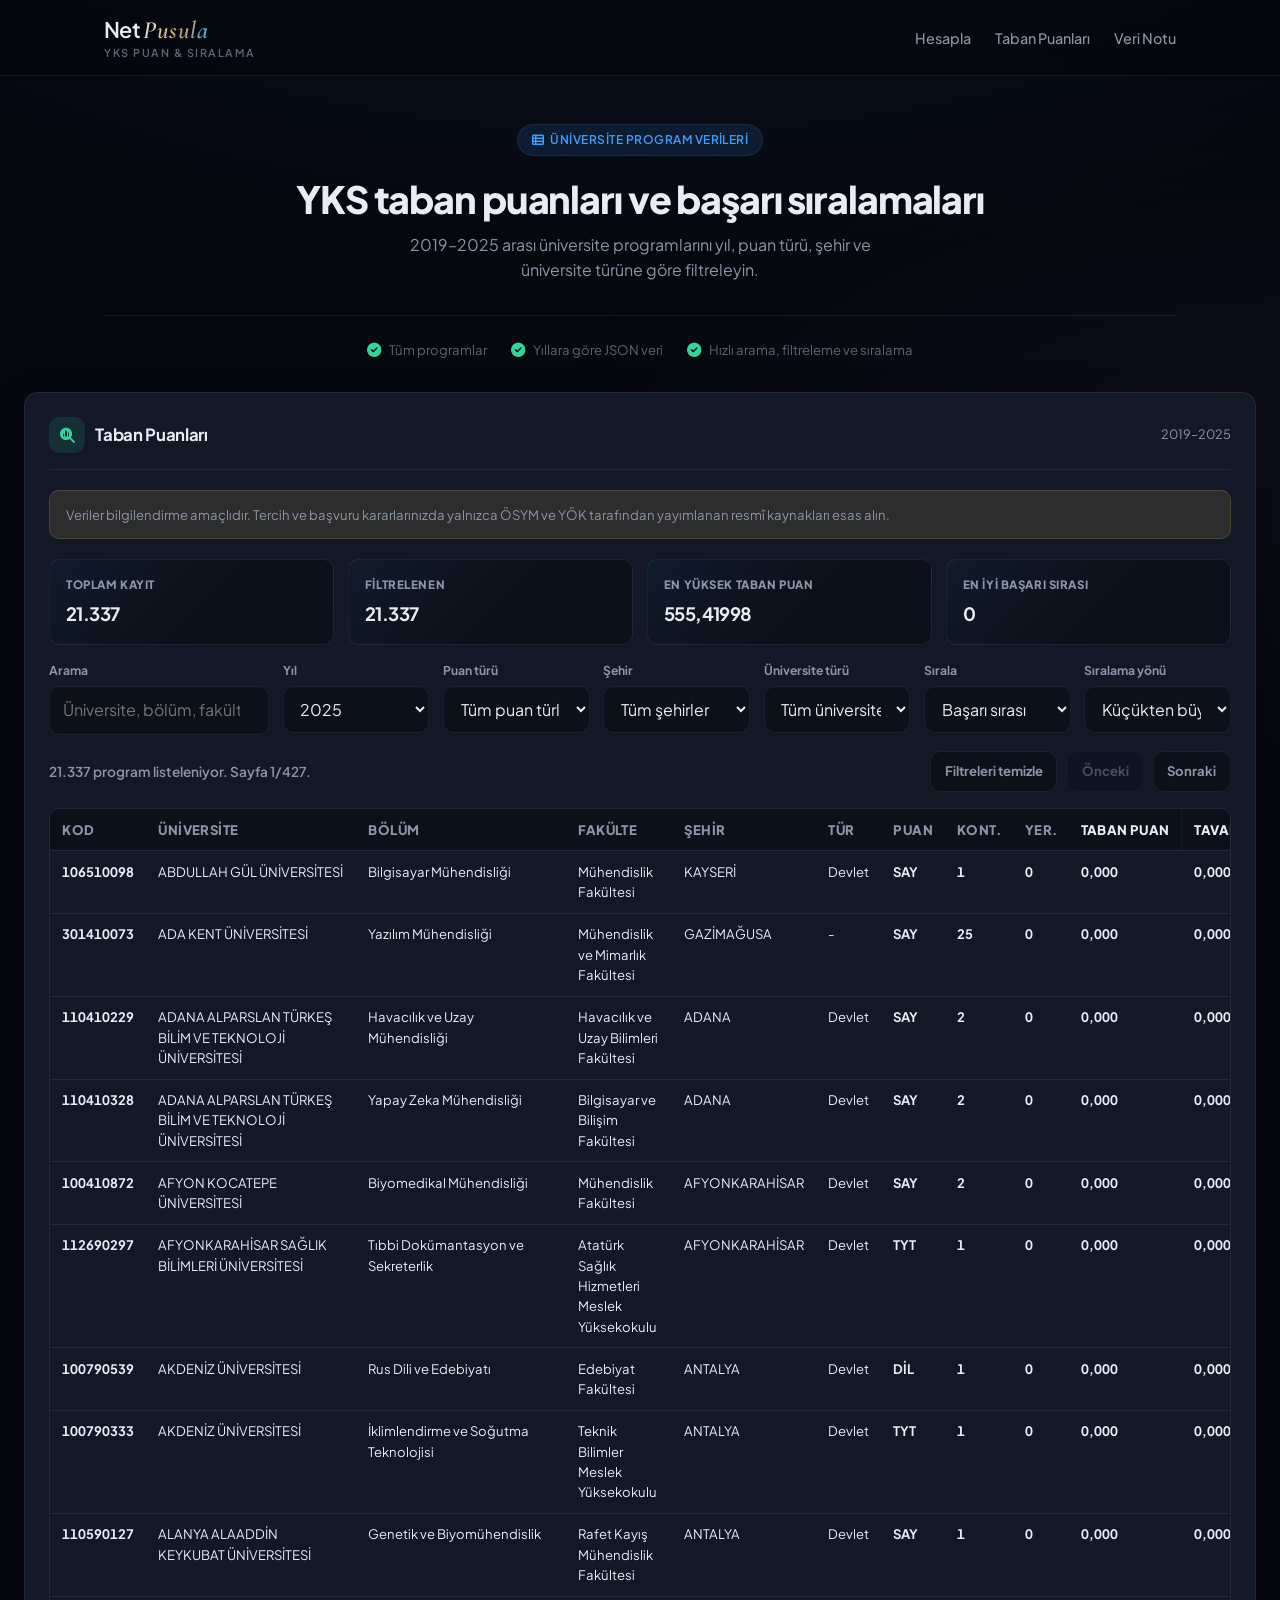
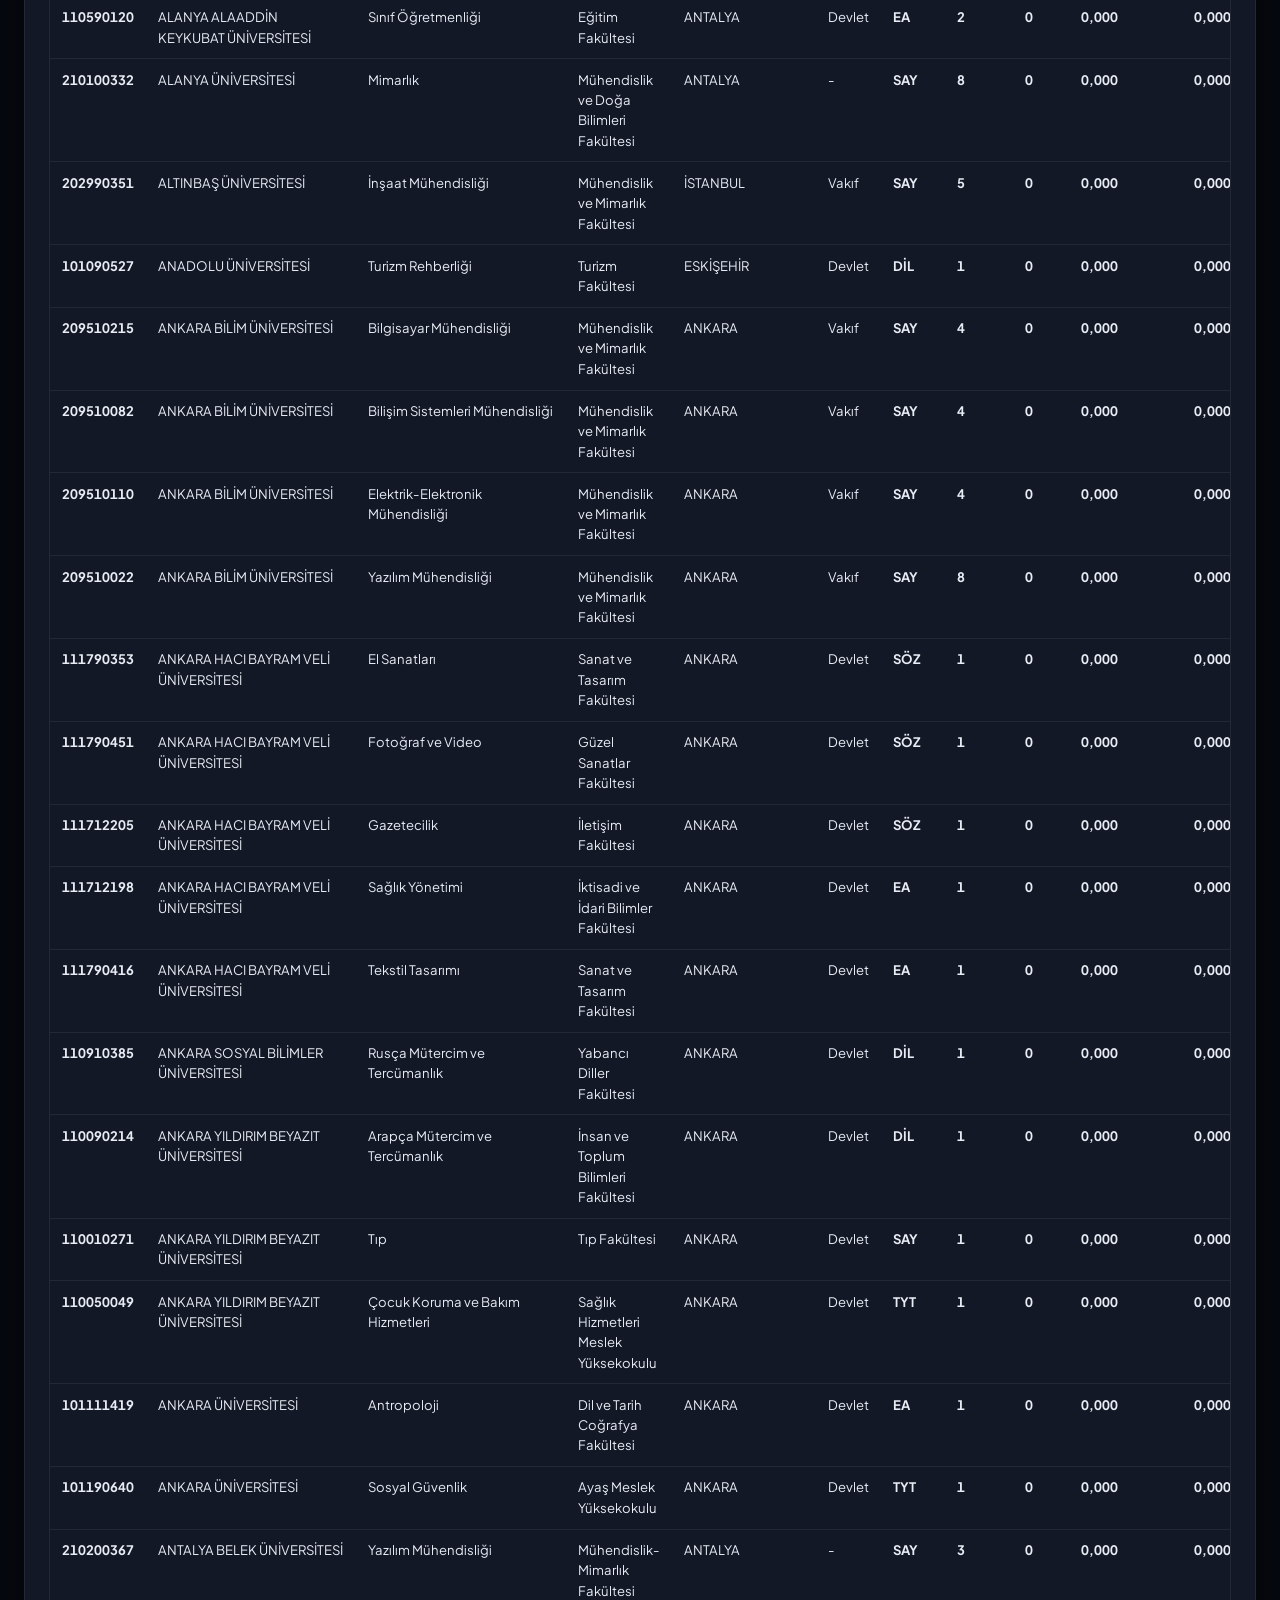
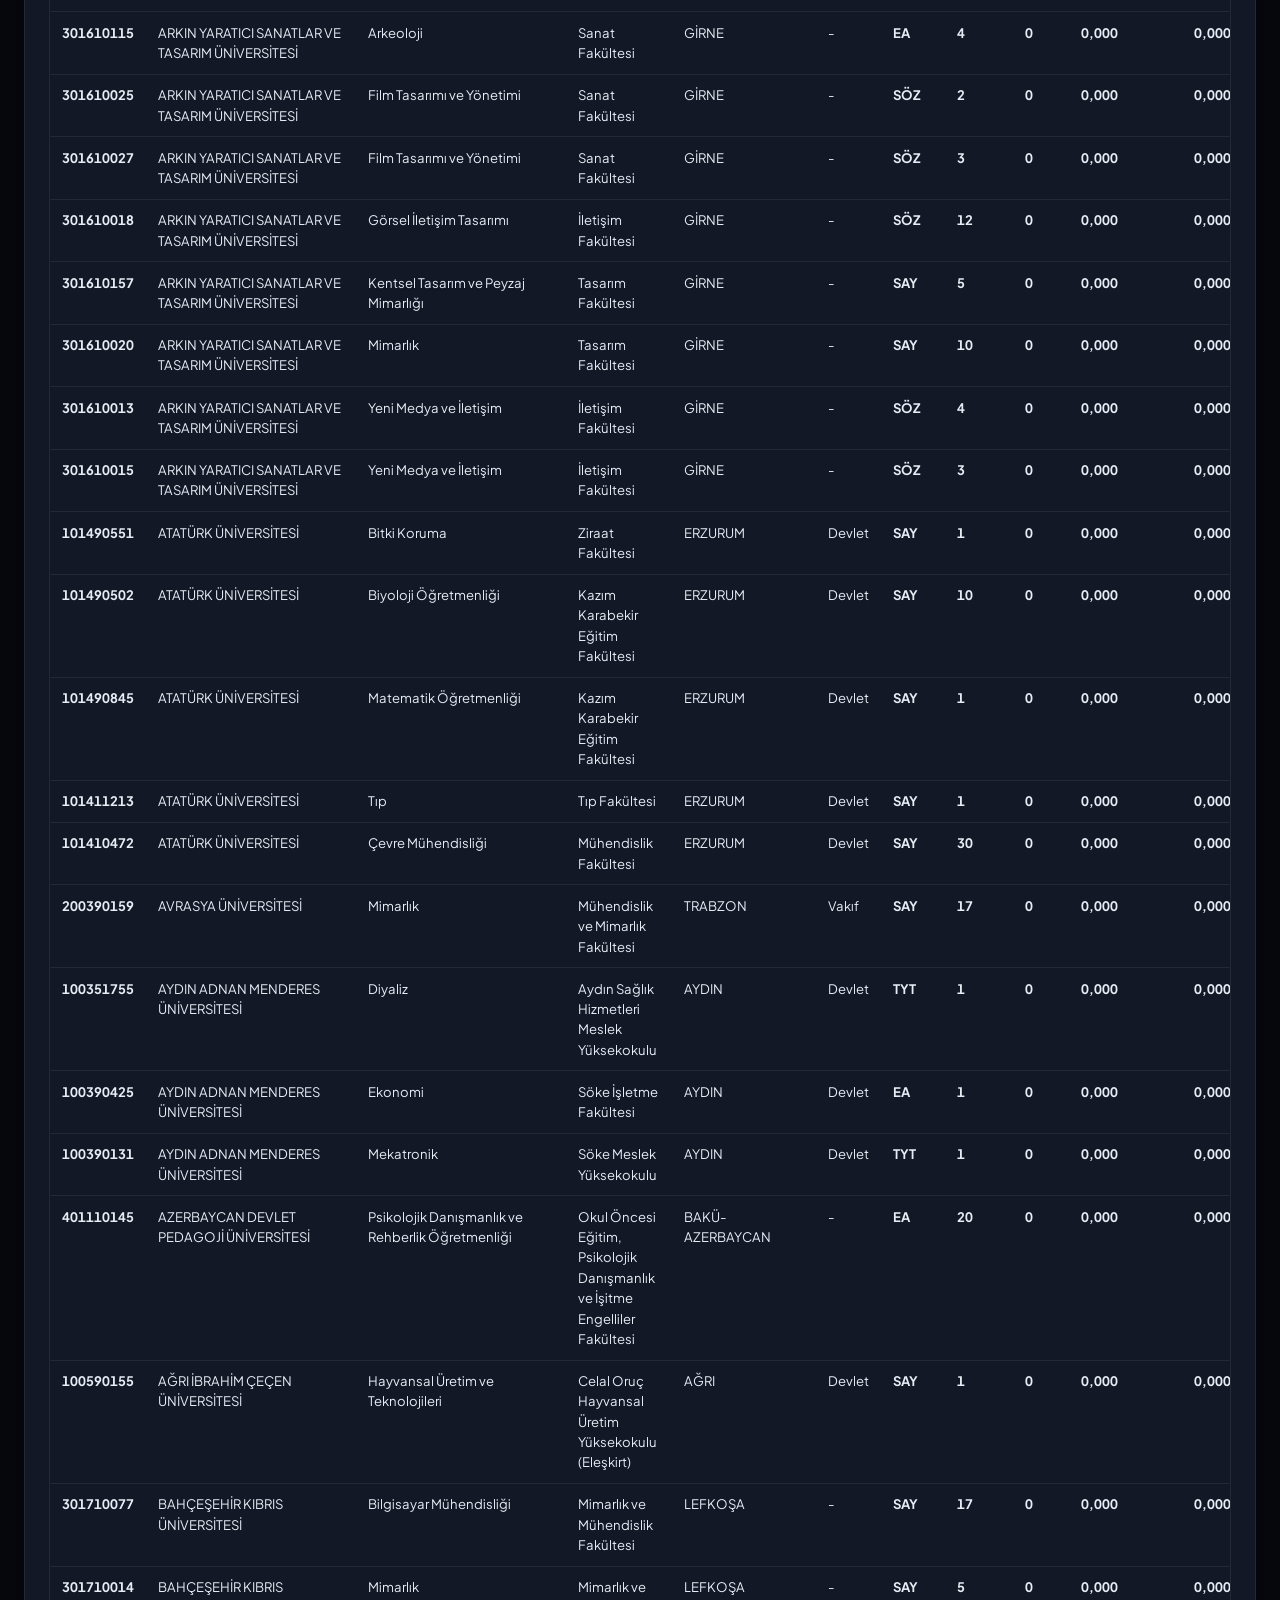
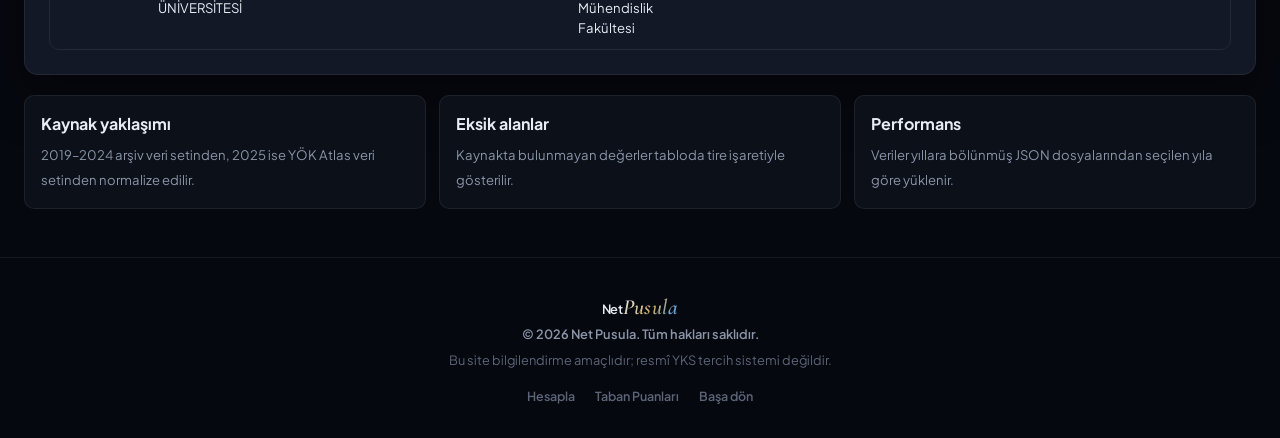
==== commit 74295621: "Fix navigation to calculator page" ====
--- a/taban-puanlari.html
+++ b/taban-puanlari.html
@@ -16,14 +16,14 @@
 <body>
     <header class="site-header">
         <div class="header-inner">
-            <a href="index.html" class="brand wordmark" aria-label="Net Pusula — Ana sayfa">
+            <a href="/" class="brand wordmark" aria-label="Net Pusula — Ana sayfa">
                 <span class="wordmark-line">
                     <span class="wm-net">Net</span><span class="wm-pusula">Pusula</span>
                 </span>
                 <span class="wm-sub">YKS puan &amp; sıralama</span>
             </a>
             <nav class="nav-links" aria-label="Ana menü">
-                <a href="index.html#hesapla">Hesapla</a>
+                <a href="/#hesapla">Hesapla</a>
                 <a href="taban-puanlari.html">Taban Puanları</a>
                 <a href="#veri-notu">Veri Notu</a>
             </nav>
@@ -187,7 +187,7 @@
         <p class="footer-copy">© 2026 Net Pusula. Tüm hakları saklıdır.</p>
         <p class="footer-note">Bu site bilgilendirme amaçlıdır; resmî YKS tercih sistemi değildir.</p>
         <nav class="footer-links" aria-label="Alt bilgi">
-            <a href="index.html#hesapla">Hesapla</a>
+            <a href="/#hesapla">Hesapla</a>
             <a href="taban-puanlari.html">Taban Puanları</a>
             <a href="#">Başa dön</a>
         </nav>
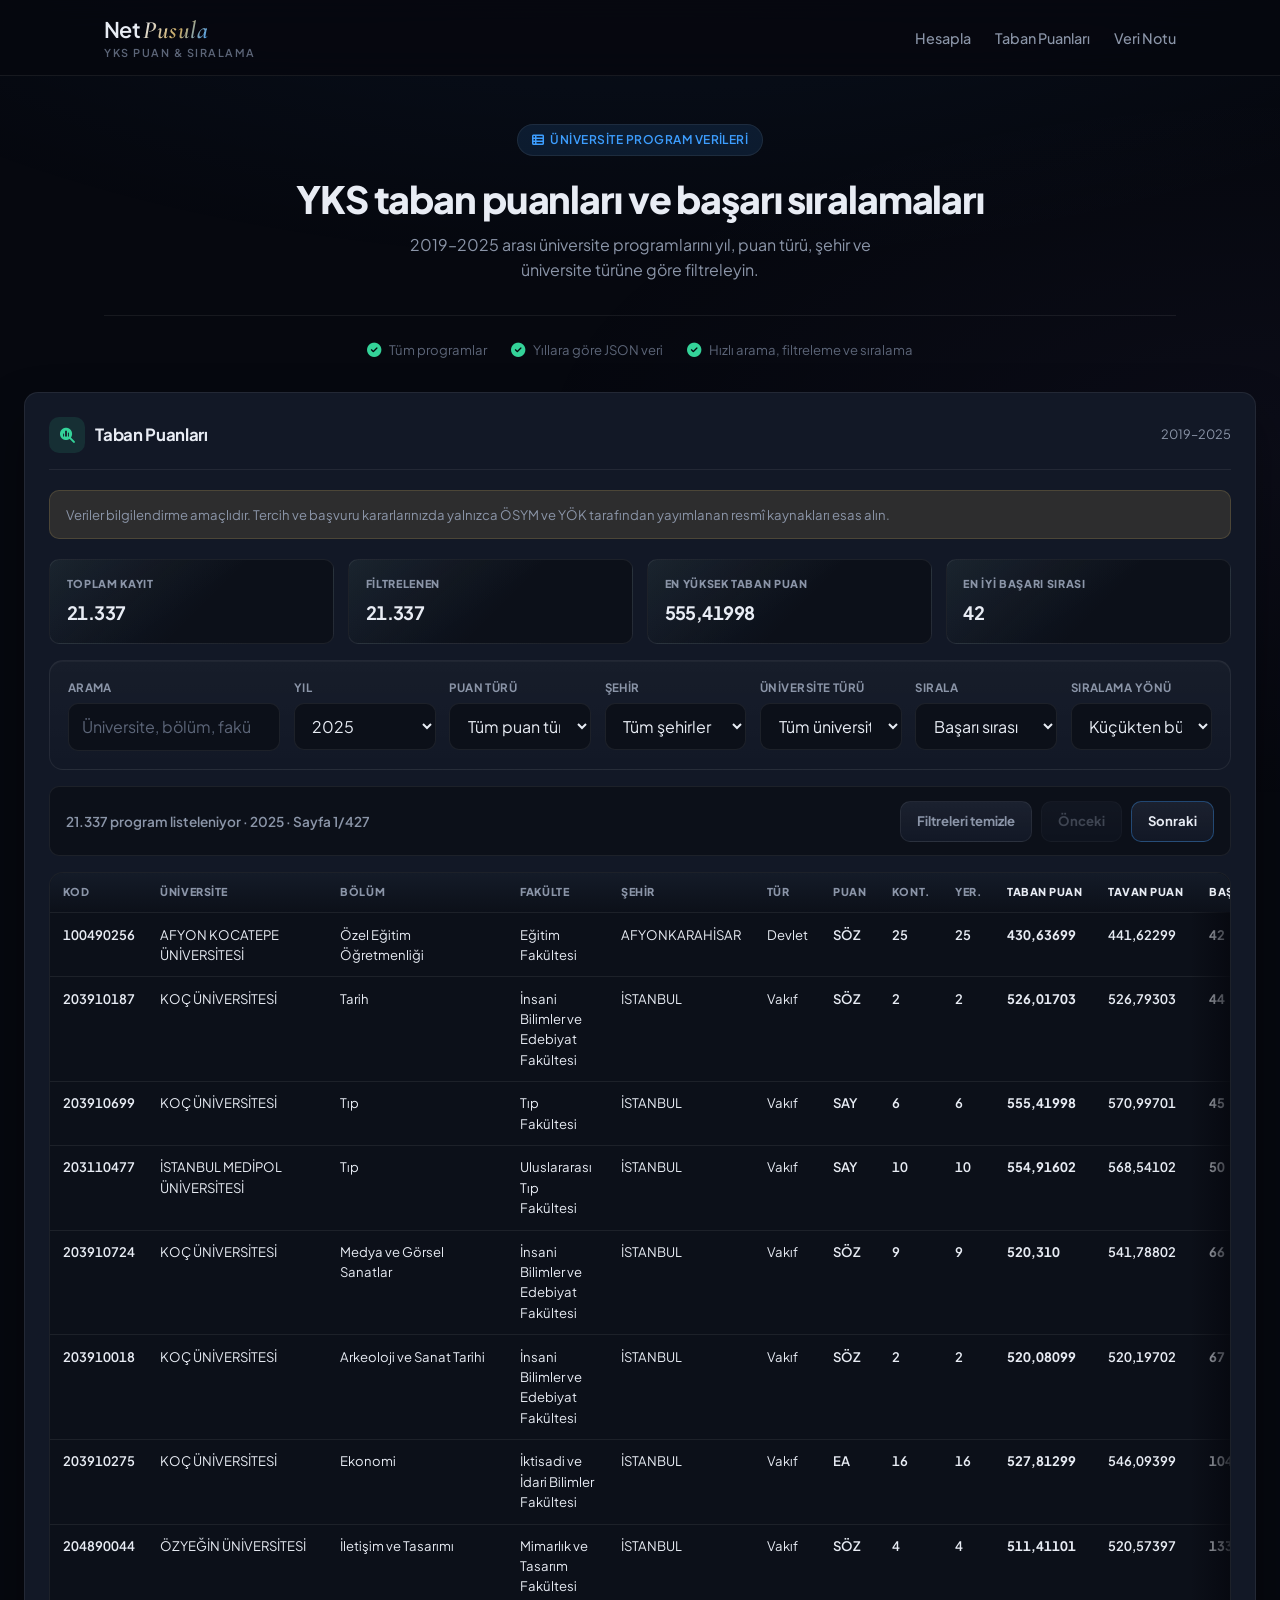
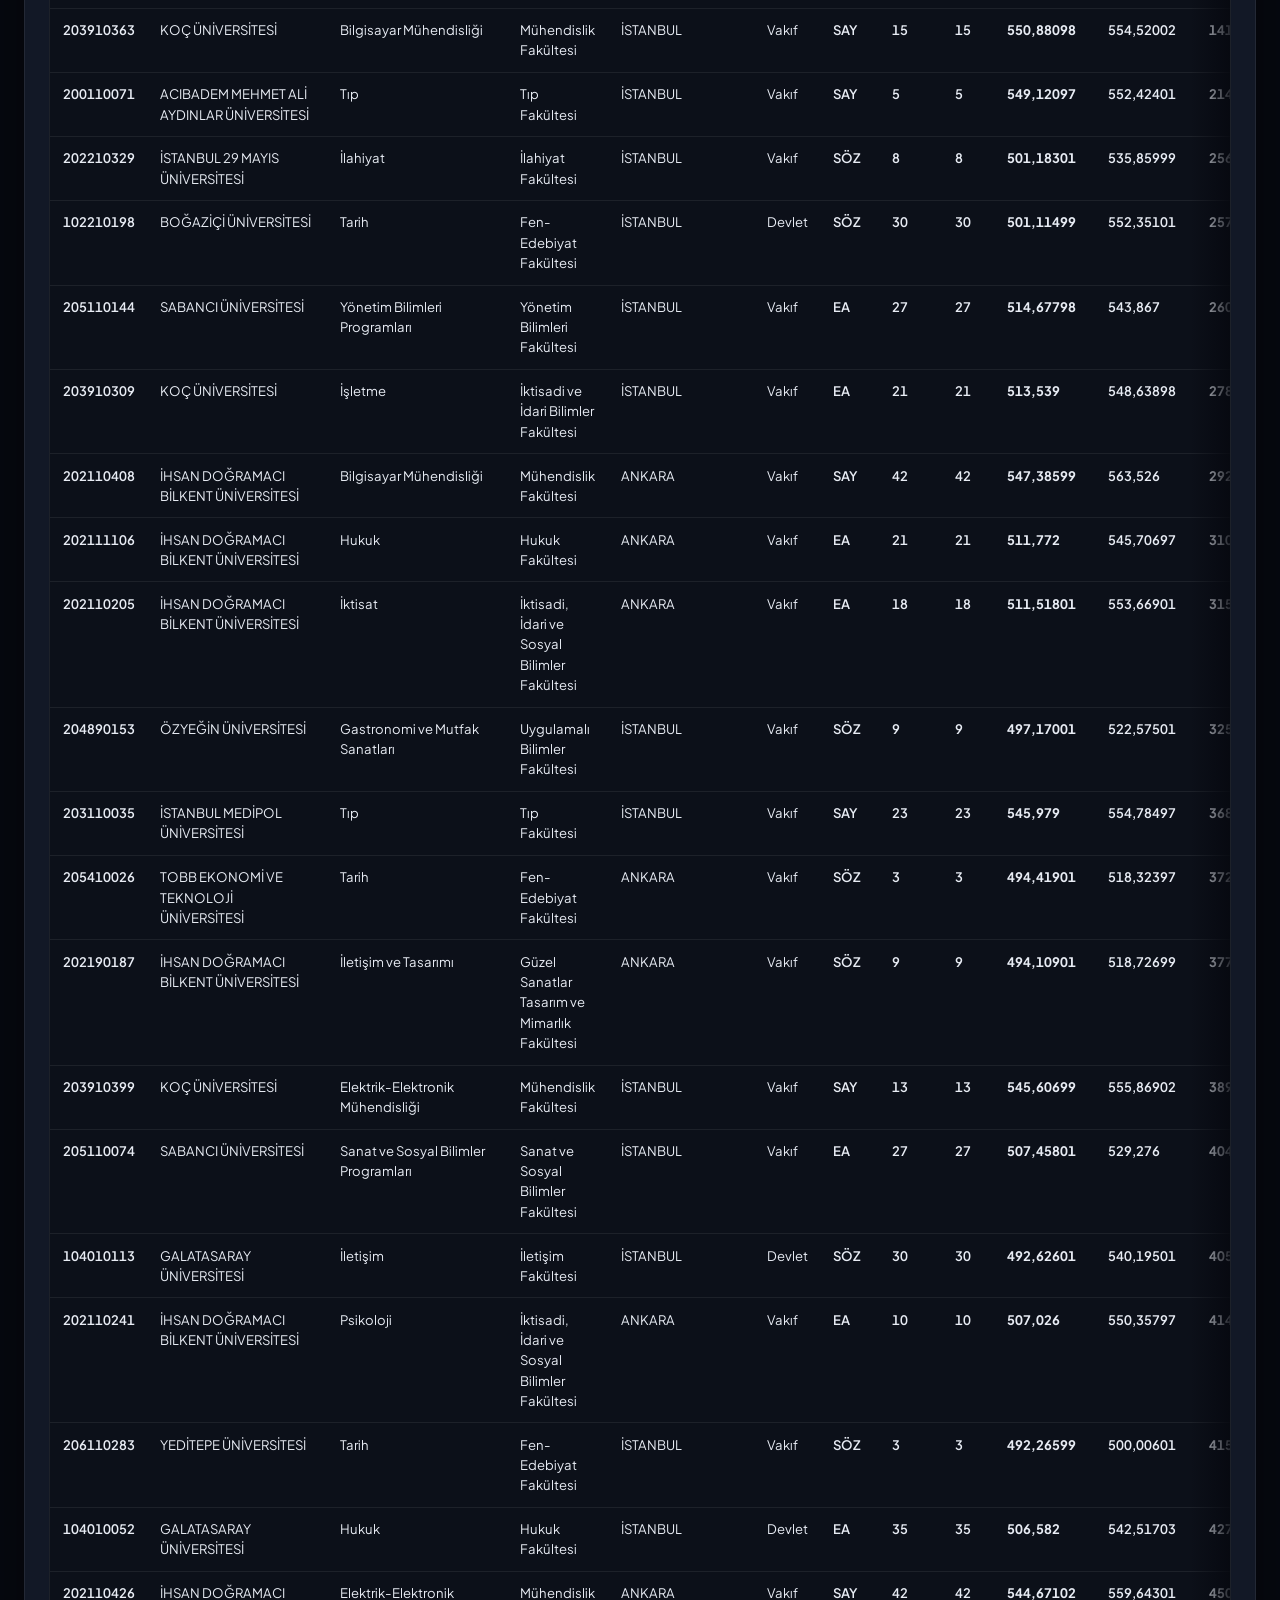
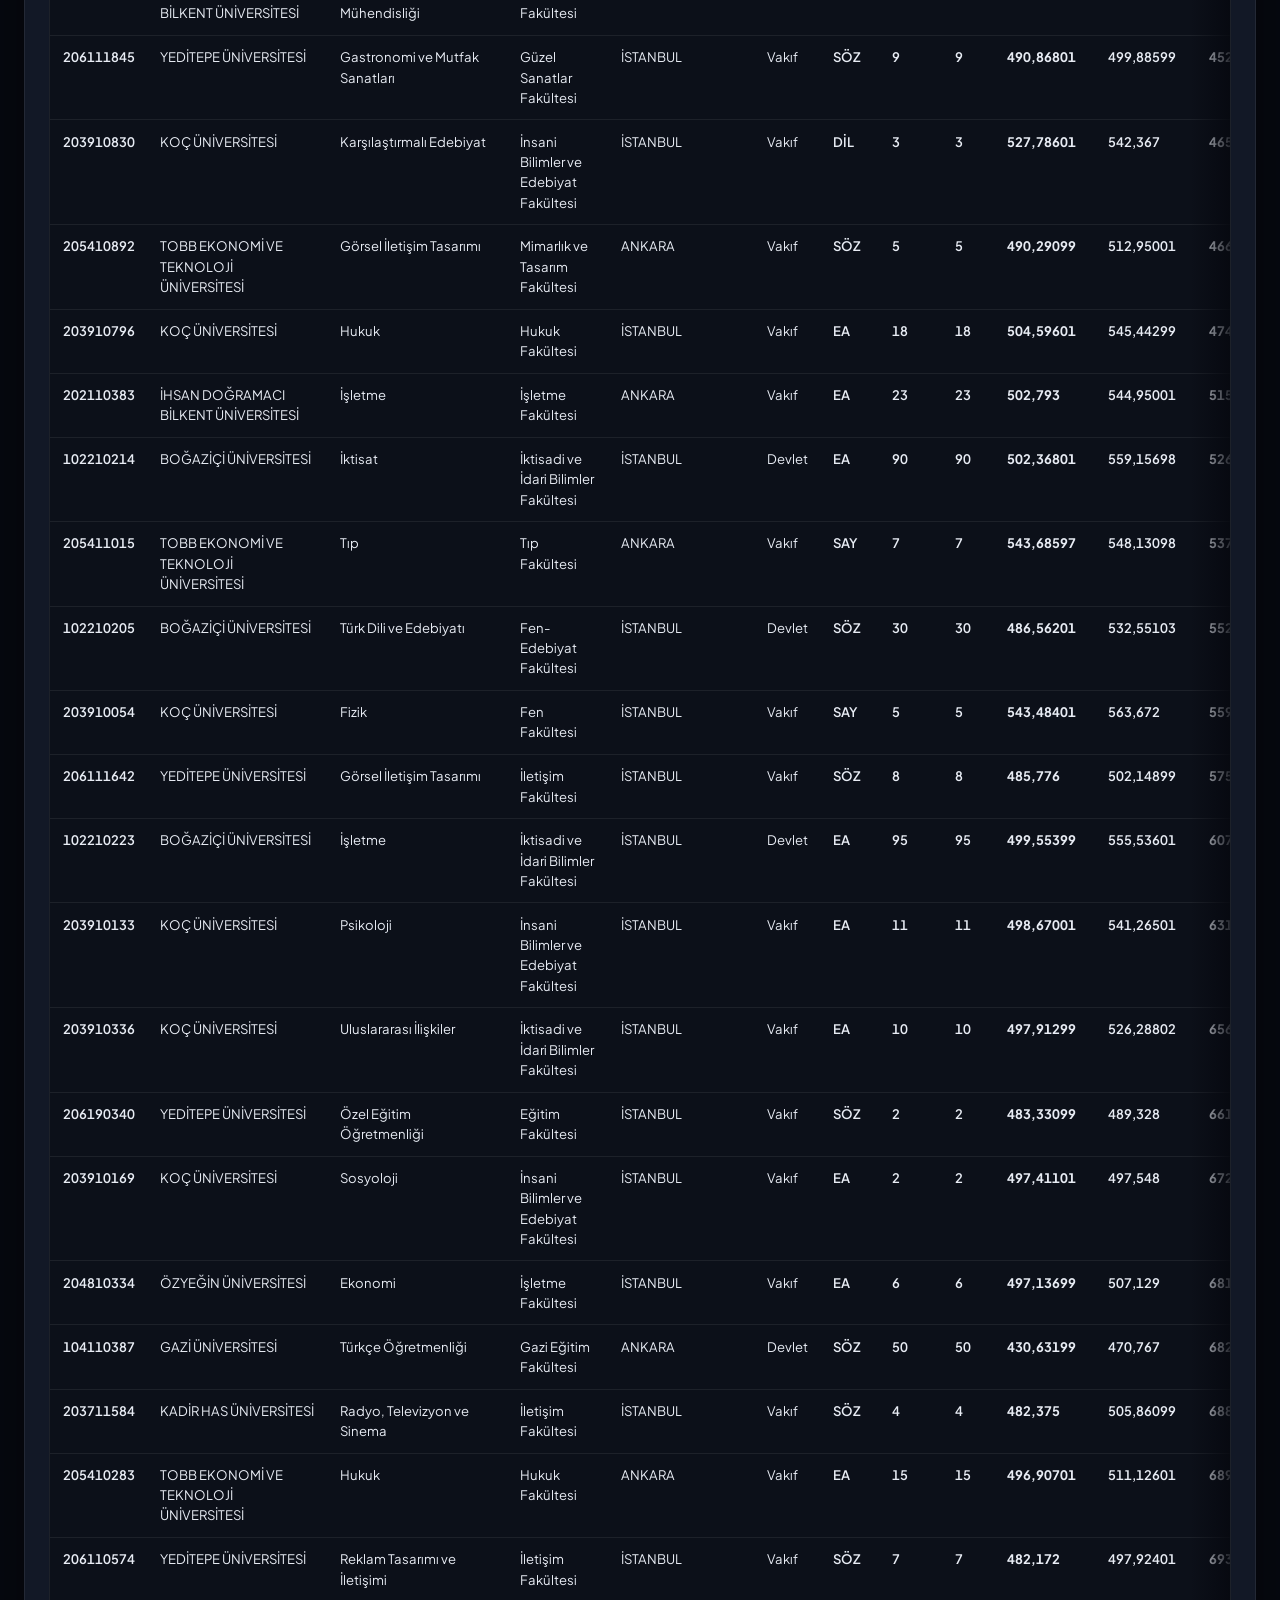
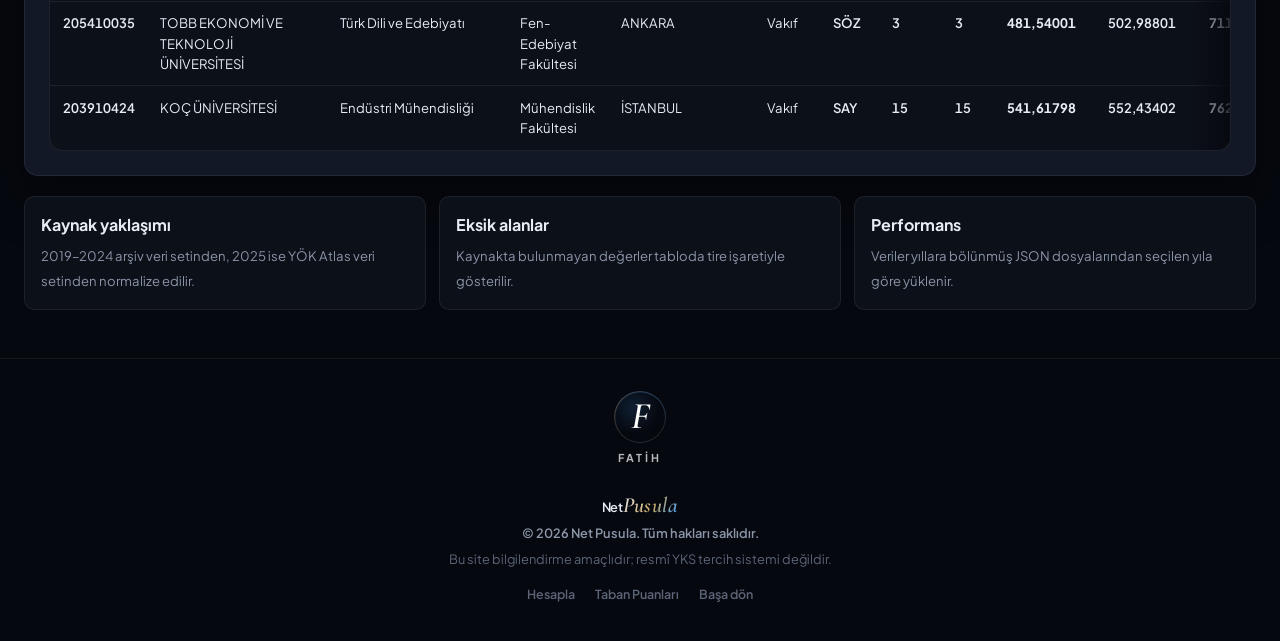
==== commit 3bbc7dec: "Açıklama" ====
--- a/taban-puanlari.html
+++ b/taban-puanlari.html
@@ -142,7 +142,8 @@
                 </div>
             </div>
 
-            <div class="taban-table-wrap">
+            <div class="taban-table-scroll" id="tabanTableScroll">
+            <div class="taban-table-wrap" id="tabanTableWrap">
                 <table class="taban-table">
                     <thead>
                         <tr>
@@ -164,6 +165,7 @@
                 </table>
                 <div class="taban-status" id="tabanStatus">Veri yükleniyor...</div>
             </div>
+            </div>
         </section>
 
         <section class="taban-note-grid" aria-label="Veri açıklamaları">
@@ -183,6 +185,13 @@
     </main>
 
     <footer class="site-footer">
+        <div class="creator-signature" aria-label="Tasarım: Fatih">
+            <div class="signature-f" aria-hidden="true">
+                <span class="signature-f-letter">F</span>
+                <span class="signature-f-ring"></span>
+            </div>
+            <span class="signature-name">Fatih</span>
+        </div>
         <p class="footer-wordmark"><span class="wm-net">Net</span><span class="wm-pusula">Pusula</span></p>
         <p class="footer-copy">© 2026 Net Pusula. Tüm hakları saklıdır.</p>
         <p class="footer-note">Bu site bilgilendirme amaçlıdır; resmî YKS tercih sistemi değildir.</p>
--- a/assets/net-pusula.css
+++ b/assets/net-pusula.css
@@ -814,8 +814,97 @@
     position: relative;
     z-index: 1;
     border-top: 1px solid var(--border);
-    padding: 2rem 1.5rem;
+    padding: 2rem 1.5rem 2.25rem;
     text-align: center;
+}
+
+/* Geliştirici imzası — minimal F */
+.creator-signature {
+    display: inline-flex;
+    flex-direction: column;
+    align-items: center;
+    gap: 0.45rem;
+    margin-bottom: 1.35rem;
+    pointer-events: none;
+    user-select: none;
+}
+
+.signature-f {
+    position: relative;
+    width: 3.25rem;
+    height: 3.25rem;
+    display: grid;
+    place-items: center;
+}
+
+.signature-f-letter {
+    position: relative;
+    z-index: 1;
+    font-family: "Cormorant Garamond", Georgia, serif;
+    font-size: 2.35rem;
+    font-weight: 600;
+    font-style: italic;
+    line-height: 1;
+    color: #ffffff;
+    text-shadow: 0 0 28px rgba(255, 255, 255, 0.18);
+    animation: signature-breathe 5.5s ease-in-out infinite;
+}
+
+.signature-f-ring {
+    position: absolute;
+    inset: 0;
+    border-radius: 50%;
+    border: 1px solid rgba(255, 255, 255, 0.12);
+    background: radial-gradient(circle at 35% 30%, rgba(61, 158, 255, 0.14), transparent 58%);
+    animation: signature-ring 7s ease-in-out infinite;
+}
+
+.signature-f-ring::before {
+    content: "";
+    position: absolute;
+    inset: -1px;
+    border-radius: inherit;
+    background: conic-gradient(
+        from 210deg,
+        transparent 0deg,
+        rgba(201, 169, 98, 0.35) 80deg,
+        rgba(61, 158, 255, 0.4) 160deg,
+        transparent 260deg
+    );
+    opacity: 0.55;
+    mask: radial-gradient(farthest-side, transparent calc(100% - 2px), #000 calc(100% - 1px));
+    -webkit-mask: radial-gradient(farthest-side, transparent calc(100% - 2px), #000 calc(100% - 1px));
+    animation: signature-sweep 9s linear infinite;
+}
+
+.signature-name {
+    font-size: 0.68rem;
+    font-weight: 700;
+    letter-spacing: 0.28em;
+    text-transform: uppercase;
+    color: rgba(255, 255, 255, 0.72);
+}
+
+@keyframes signature-breathe {
+    0%, 100% { opacity: 0.88; transform: scale(1); }
+    50% { opacity: 1; transform: scale(1.04); }
+}
+
+@keyframes signature-ring {
+    0%, 100% { transform: scale(1); opacity: 0.85; }
+    50% { transform: scale(1.06); opacity: 1; }
+}
+
+@keyframes signature-sweep {
+    to { transform: rotate(360deg); }
+}
+
+@media (prefers-reduced-motion: reduce) {
+    .signature-f-letter,
+    .signature-f-ring,
+    .signature-f-ring::before {
+        animation: none;
+    }
 }
 
 .site-footer p {
--- a/assets/taban-puanlari.css
+++ b/assets/taban-puanlari.css
@@ -6,50 +6,69 @@
     padding: 0 1.5rem;
 }
 
+/* Özet kartları */
+.taban-stats {
+    display: grid;
+    grid-template-columns: repeat(4, 1fr);
+    gap: 0.85rem;
+    margin: 1rem 0;
+}
+
+.taban-stat-card {
+    border: 1px solid var(--border);
+    border-radius: var(--radius-sm);
+    background:
+        linear-gradient(145deg, rgba(201, 169, 98, 0.06), transparent 50%),
+        linear-gradient(135deg, rgba(61, 158, 255, 0.08), transparent 55%),
+        var(--bg-elevated);
+    padding: 1rem 1.05rem;
+    transition: border-color 0.25s, transform 0.25s;
+}
+
+.taban-stat-card:hover {
+    border-color: rgba(61, 158, 255, 0.22);
+    transform: translateY(-1px);
+}
+
+.taban-stat-card span {
+    display: block;
+    color: var(--text-muted);
+    font-size: 0.68rem;
+    font-weight: 800;
+    letter-spacing: 0.06em;
+    text-transform: uppercase;
+    margin-bottom: 0.35rem;
+}
+
+.taban-stat-card strong {
+    color: var(--text);
+    font-size: 1.15rem;
+    letter-spacing: -0.03em;
+    font-variant-numeric: tabular-nums;
+}
+
+/* Filtre araç çubuğu */
 .taban-toolbar {
     display: grid;
     grid-template-columns: 1.5fr repeat(6, minmax(130px, 1fr));
     gap: 0.85rem;
     margin-bottom: 1rem;
-}
-
-.taban-stats {
-    display: grid;
-    grid-template-columns: repeat(4, 1fr);
-    gap: 0.85rem;
-    margin: 1rem 0;
-}
-
-.taban-stat-card {
-    border: 1px solid var(--border);
-    border-radius: var(--radius-sm);
+    padding: 1.1rem;
+    border: 1px solid var(--border);
+    border-radius: var(--radius);
     background:
-        linear-gradient(135deg, rgba(61, 158, 255, 0.08), transparent 55%),
-        var(--bg-elevated);
-    padding: 1rem;
-}
-
-.taban-stat-card span {
-    display: block;
-    color: var(--text-muted);
-    font-size: 0.72rem;
-    font-weight: 800;
-    letter-spacing: 0.05em;
-    text-transform: uppercase;
-    margin-bottom: 0.35rem;
-}
-
-.taban-stat-card strong {
-    color: var(--text);
-    font-size: 1.15rem;
-    letter-spacing: -0.03em;
+        linear-gradient(180deg, rgba(255, 255, 255, 0.02), transparent),
+        var(--surface);
+    box-shadow: inset 0 1px 0 rgba(255, 255, 255, 0.04);
 }
 
 .taban-field label {
     display: block;
-    font-size: 0.76rem;
+    font-size: 0.72rem;
     font-weight: 700;
     color: var(--text-muted);
+    letter-spacing: 0.04em;
+    text-transform: uppercase;
     margin-bottom: 0.4rem;
 }
 
@@ -57,14 +76,24 @@
 .taban-field select {
     width: 100%;
     min-height: 42px;
-    padding: 0.68rem 0.8rem;
+    padding: 0.68rem 0.85rem;
     border-radius: var(--radius-sm);
     border: 1px solid var(--border);
     background: var(--bg-elevated);
     color: var(--text);
     font: inherit;
     outline: none;
-    transition: border-color 0.2s, box-shadow 0.2s;
+    transition: border-color 0.2s, box-shadow 0.2s, background 0.2s;
+}
+
+.taban-field input::placeholder {
+    color: var(--text-dim);
+}
+
+.taban-field input:hover,
+.taban-field select:hover {
+    border-color: rgba(255, 255, 255, 0.12);
+    background: var(--surface-hover);
 }
 
 .taban-field input:focus,
@@ -73,6 +102,7 @@
     box-shadow: 0 0 0 3px var(--accent-soft);
 }
 
+/* Sayfalama */
 .taban-actions {
     display: flex;
     flex-wrap: wrap;
@@ -80,6 +110,10 @@
     align-items: center;
     justify-content: space-between;
     margin: 1rem 0;
+    padding: 0.85rem 1rem;
+    border: 1px solid var(--border);
+    border-radius: var(--radius-sm);
+    background: var(--bg-elevated);
 }
 
 .taban-summary {
@@ -90,82 +124,155 @@
 
 .taban-buttons {
     display: flex;
-    gap: 0.6rem;
+    flex-wrap: wrap;
+    gap: 0.55rem;
 }
 
 .taban-button {
-    padding: 0.6rem 0.85rem;
+    padding: 0.58rem 1rem;
     border-radius: var(--radius-sm);
     border: 1px solid var(--border);
-    background: var(--bg-elevated);
+    background: linear-gradient(180deg, rgba(255, 255, 255, 0.04), transparent), var(--surface);
     color: var(--text-muted);
     font: inherit;
     font-size: 0.82rem;
     font-weight: 700;
     cursor: pointer;
+    transition: color 0.2s, border-color 0.2s, background 0.2s, box-shadow 0.2s;
 }
 
 .taban-button:hover:not(:disabled) {
     color: var(--text);
     border-color: var(--border-focus);
     background: var(--surface-hover);
+    box-shadow: 0 0 20px var(--accent-soft);
+}
+
+.taban-button:focus-visible {
+    outline: none;
+    box-shadow: 0 0 0 3px var(--accent-soft);
 }
 
 .taban-button:disabled {
-    opacity: 0.45;
+    opacity: 0.4;
     cursor: not-allowed;
+}
+
+#tabanNext {
+    border-color: rgba(61, 158, 255, 0.35);
+    color: var(--text);
+}
+
+/* Tablo kabı — ince kaydırma çubuğu */
+.taban-table-scroll {
+    position: relative;
+    border: 1px solid var(--border);
+    border-radius: var(--radius);
+    background: var(--bg-elevated);
+    overflow: hidden;
+    box-shadow: inset 0 1px 0 rgba(255, 255, 255, 0.03);
+}
+
+.taban-table-scroll::after {
+    content: "";
+    position: absolute;
+    top: 0;
+    right: 0;
+    bottom: 0;
+    width: 2.5rem;
+    pointer-events: none;
+    background: linear-gradient(90deg, transparent, rgba(6, 8, 15, 0.85));
+    opacity: 0;
+    transition: opacity 0.3s;
+}
+
+.taban-table-scroll.is-scrollable::after {
+    opacity: 1;
 }
 
 .taban-table-wrap {
     overflow-x: auto;
-    border: 1px solid var(--border);
-    border-radius: var(--radius-sm);
+    overflow-y: hidden;
+    -webkit-overflow-scrolling: touch;
+    scrollbar-width: thin;
+    scrollbar-color: rgba(61, 158, 255, 0.35) transparent;
+}
+
+.taban-table-wrap::-webkit-scrollbar {
+    height: 6px;
+}
+
+.taban-table-wrap::-webkit-scrollbar-track {
+    background: transparent;
+    margin: 0 0.5rem;
+}
+
+.taban-table-wrap::-webkit-scrollbar-thumb {
+    background: linear-gradient(90deg, rgba(61, 158, 255, 0.25), rgba(201, 169, 98, 0.35));
+    border-radius: 999px;
+}
+
+.taban-table-wrap::-webkit-scrollbar-thumb:hover {
+    background: linear-gradient(90deg, rgba(61, 158, 255, 0.45), rgba(201, 169, 98, 0.5));
 }
 
 .taban-table {
     width: 100%;
-    min-width: 1080px;
+    min-width: 960px;
     border-collapse: collapse;
     font-size: 0.82rem;
 }
 
 .taban-table th,
 .taban-table td {
-    padding: 0.65rem 0.75rem;
+    padding: 0.7rem 0.8rem;
     border-bottom: 1px solid var(--border);
     text-align: left;
     vertical-align: top;
 }
 
-.taban-table th {
+.taban-table thead th {
     position: sticky;
     top: 0;
-    background: var(--bg-elevated);
-    color: var(--text-muted);
+    z-index: 2;
+    background: linear-gradient(180deg, #141b28 0%, var(--bg-elevated) 100%);
+    color: var(--text-muted);
+    font-size: 0.68rem;
     font-weight: 800;
-    letter-spacing: 0.03em;
+    letter-spacing: 0.05em;
     text-transform: uppercase;
     white-space: nowrap;
-}
-
-.taban-table th:nth-child(10),
-.taban-table th:nth-child(11),
-.taban-table th:nth-child(12) {
-    color: var(--text);
+    box-shadow: 0 1px 0 var(--border);
+}
+
+.taban-table thead th:nth-child(10),
+.taban-table thead th:nth-child(11),
+.taban-table thead th:nth-child(12) {
+    color: var(--text);
+}
+
+.taban-table tbody tr {
+    transition: background 0.22s ease;
+}
+
+.taban-table tbody tr:hover td {
+    background: rgba(61, 158, 255, 0.06);
+}
+
+.taban-table tbody tr:hover td.col-highlight {
+    background: rgba(61, 158, 255, 0.1);
+    color: #f4f7fc;
 }
 
 .taban-table td:nth-child(2),
 .taban-table td:nth-child(3) {
-    min-width: 210px;
-}
-
-.taban-table td:nth-child(10),
-.taban-table td:nth-child(12) {
-    color: var(--text);
-}
-
-.taban-table tbody tr:hover td {
-    background: var(--surface-hover);
+    min-width: 180px;
+    max-width: 260px;
+}
+
+.taban-table td.col-highlight {
+    color: var(--text);
+    font-weight: 700;
 }
 
 .taban-table tr:last-child td {
@@ -175,11 +282,11 @@
 .taban-table .numeric {
     font-variant-numeric: tabular-nums;
     white-space: nowrap;
-    font-weight: 700;
+    font-weight: 600;
 }
 
 .taban-status {
-    padding: 1rem;
+    padding: 1.25rem;
     color: var(--text-muted);
     text-align: center;
     font-weight: 600;
@@ -197,6 +304,11 @@
     border-radius: var(--radius-sm);
     background: var(--bg-elevated);
     padding: 1rem;
+    transition: border-color 0.2s;
+}
+
+.taban-note-card:hover {
+    border-color: rgba(61, 158, 255, 0.2);
 }
 
 .taban-note-card strong {
@@ -208,6 +320,66 @@
 .taban-note-card span {
     color: var(--text-muted);
     font-size: 0.82rem;
+    line-height: 1.55;
+}
+
+/* Mobil: kart düzeni */
+@media (max-width: 768px) {
+    .taban-table-scroll::after {
+        display: none;
+    }
+
+    .taban-table-wrap {
+        overflow-x: visible;
+    }
+
+    .taban-table {
+        min-width: 0;
+    }
+
+    .taban-table thead {
+        display: none;
+    }
+
+    .taban-table tbody tr {
+        display: block;
+        margin-bottom: 0.75rem;
+        border: 1px solid var(--border);
+        border-radius: var(--radius-sm);
+        overflow: hidden;
+        background: var(--surface);
+    }
+
+    .taban-table tbody tr:hover td {
+        background: transparent;
+    }
+
+    .taban-table tbody td {
+        display: grid;
+        grid-template-columns: minmax(90px, 38%) 1fr;
+        gap: 0.5rem 0.75rem;
+        padding: 0.55rem 0.85rem;
+        border-bottom: 1px solid var(--border);
+        min-width: 0;
+        max-width: none;
+    }
+
+    .taban-table tbody td::before {
+        content: attr(data-label);
+        font-size: 0.68rem;
+        font-weight: 800;
+        letter-spacing: 0.04em;
+        text-transform: uppercase;
+        color: var(--text-dim);
+    }
+
+    .taban-table tbody td:last-child {
+        border-bottom: none;
+    }
+
+    .taban-table tbody td.col-highlight {
+        background: rgba(61, 158, 255, 0.05);
+    }
 }
 
 @media (max-width: 960px) {
@@ -235,6 +407,7 @@
 
     .taban-toolbar {
         grid-template-columns: 1fr;
+        padding: 0.9rem;
     }
 
     .taban-stats {
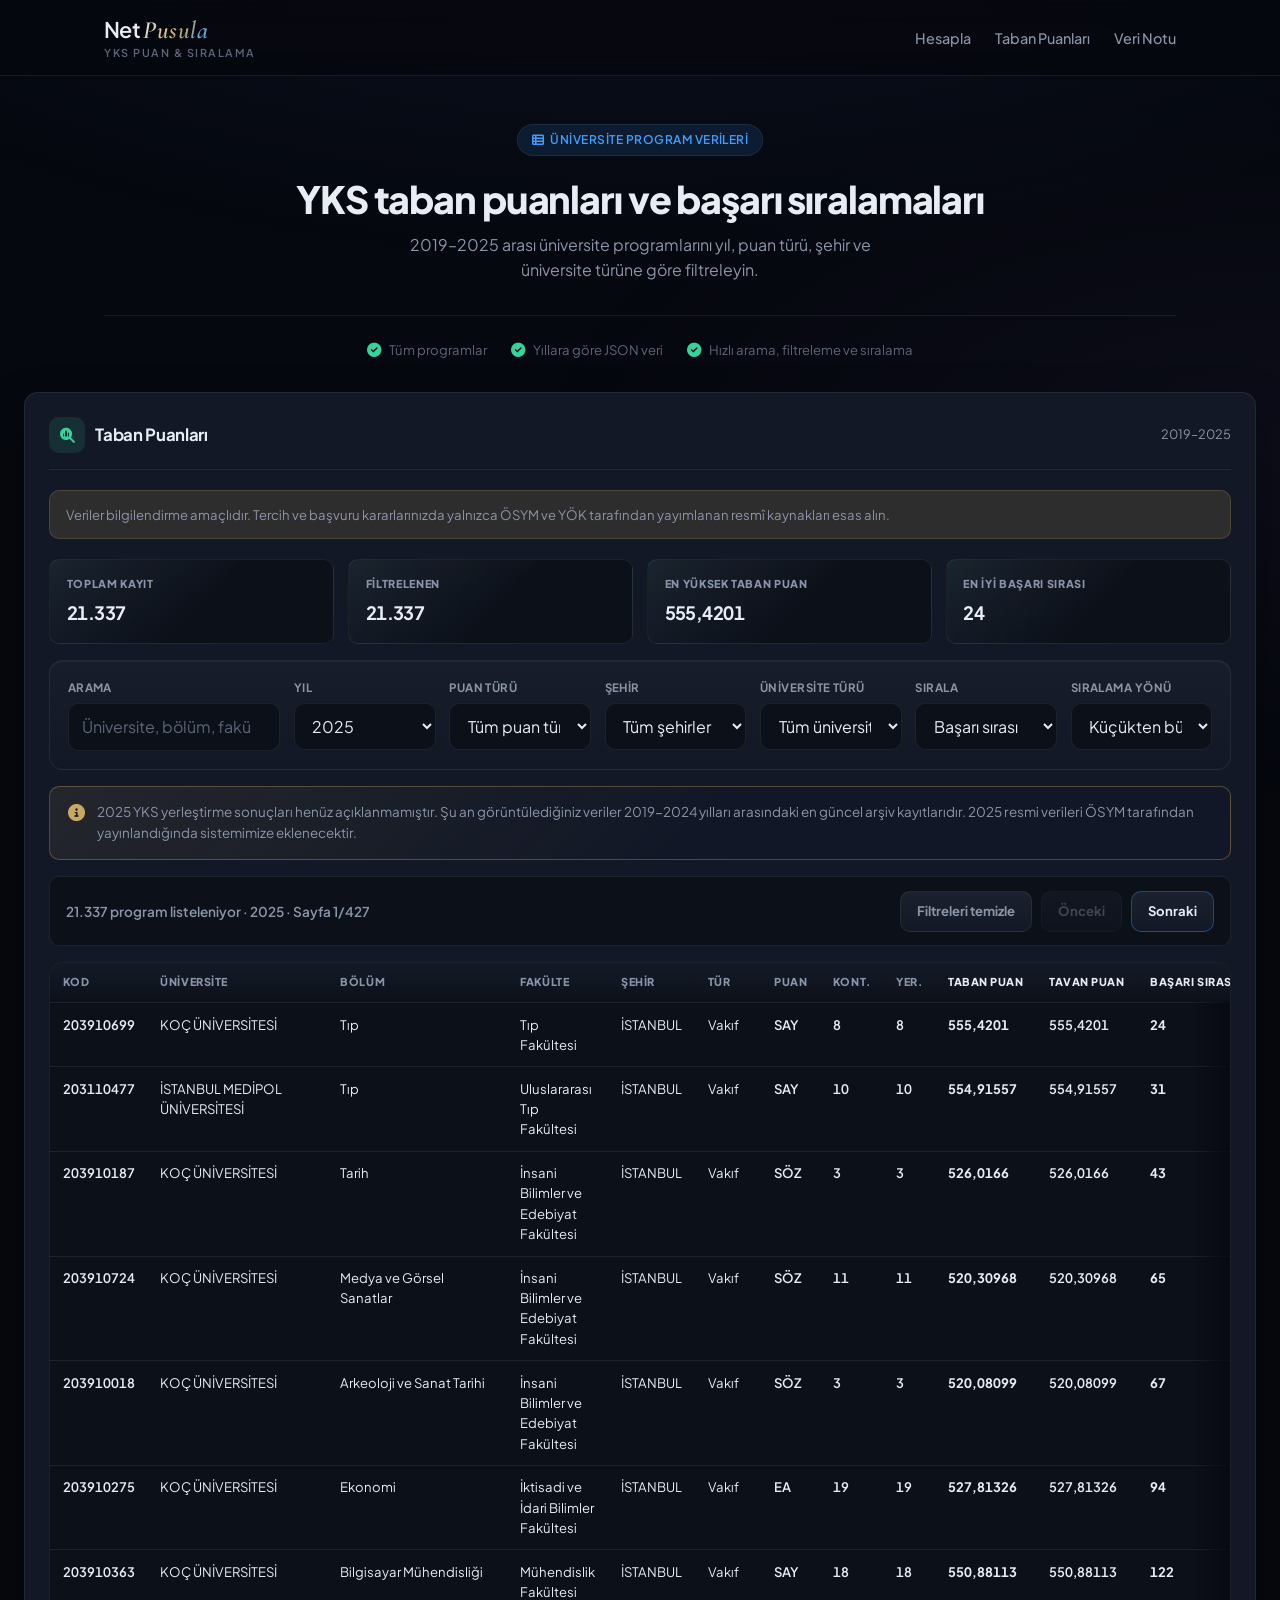
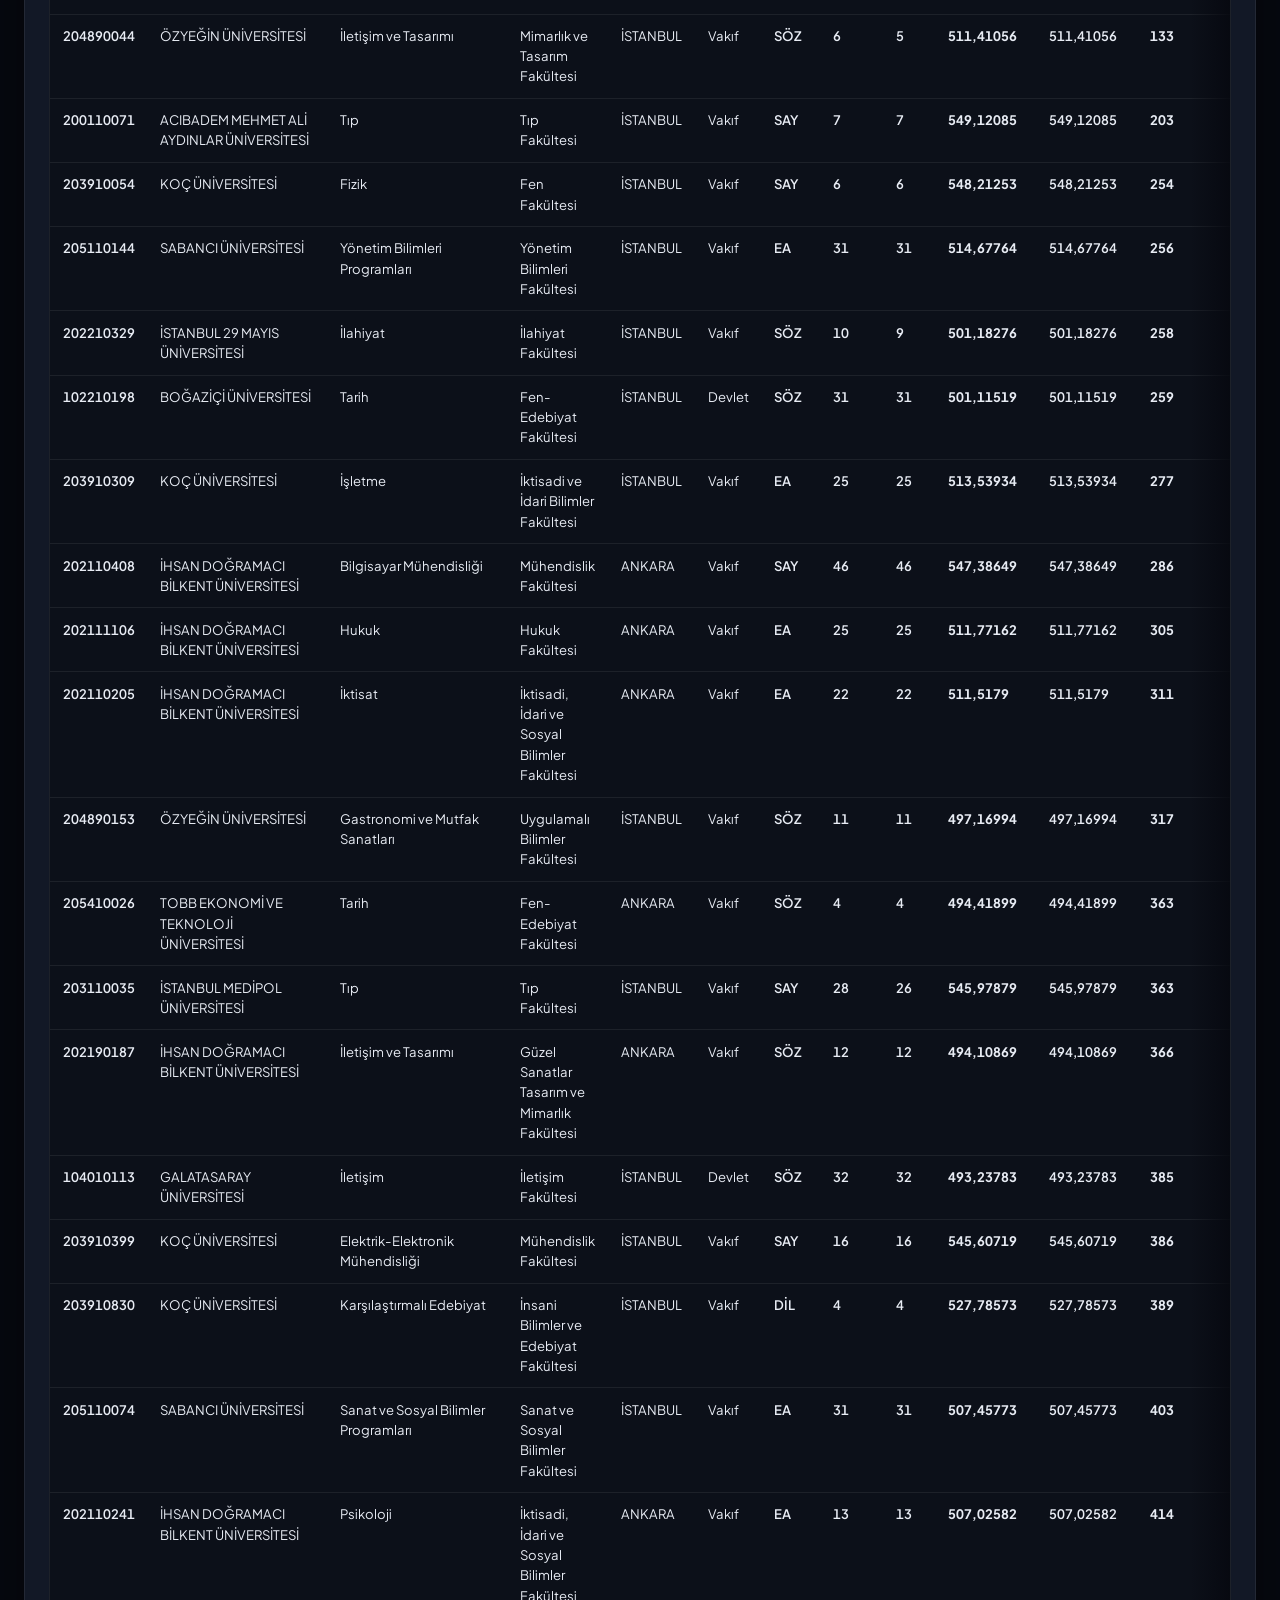
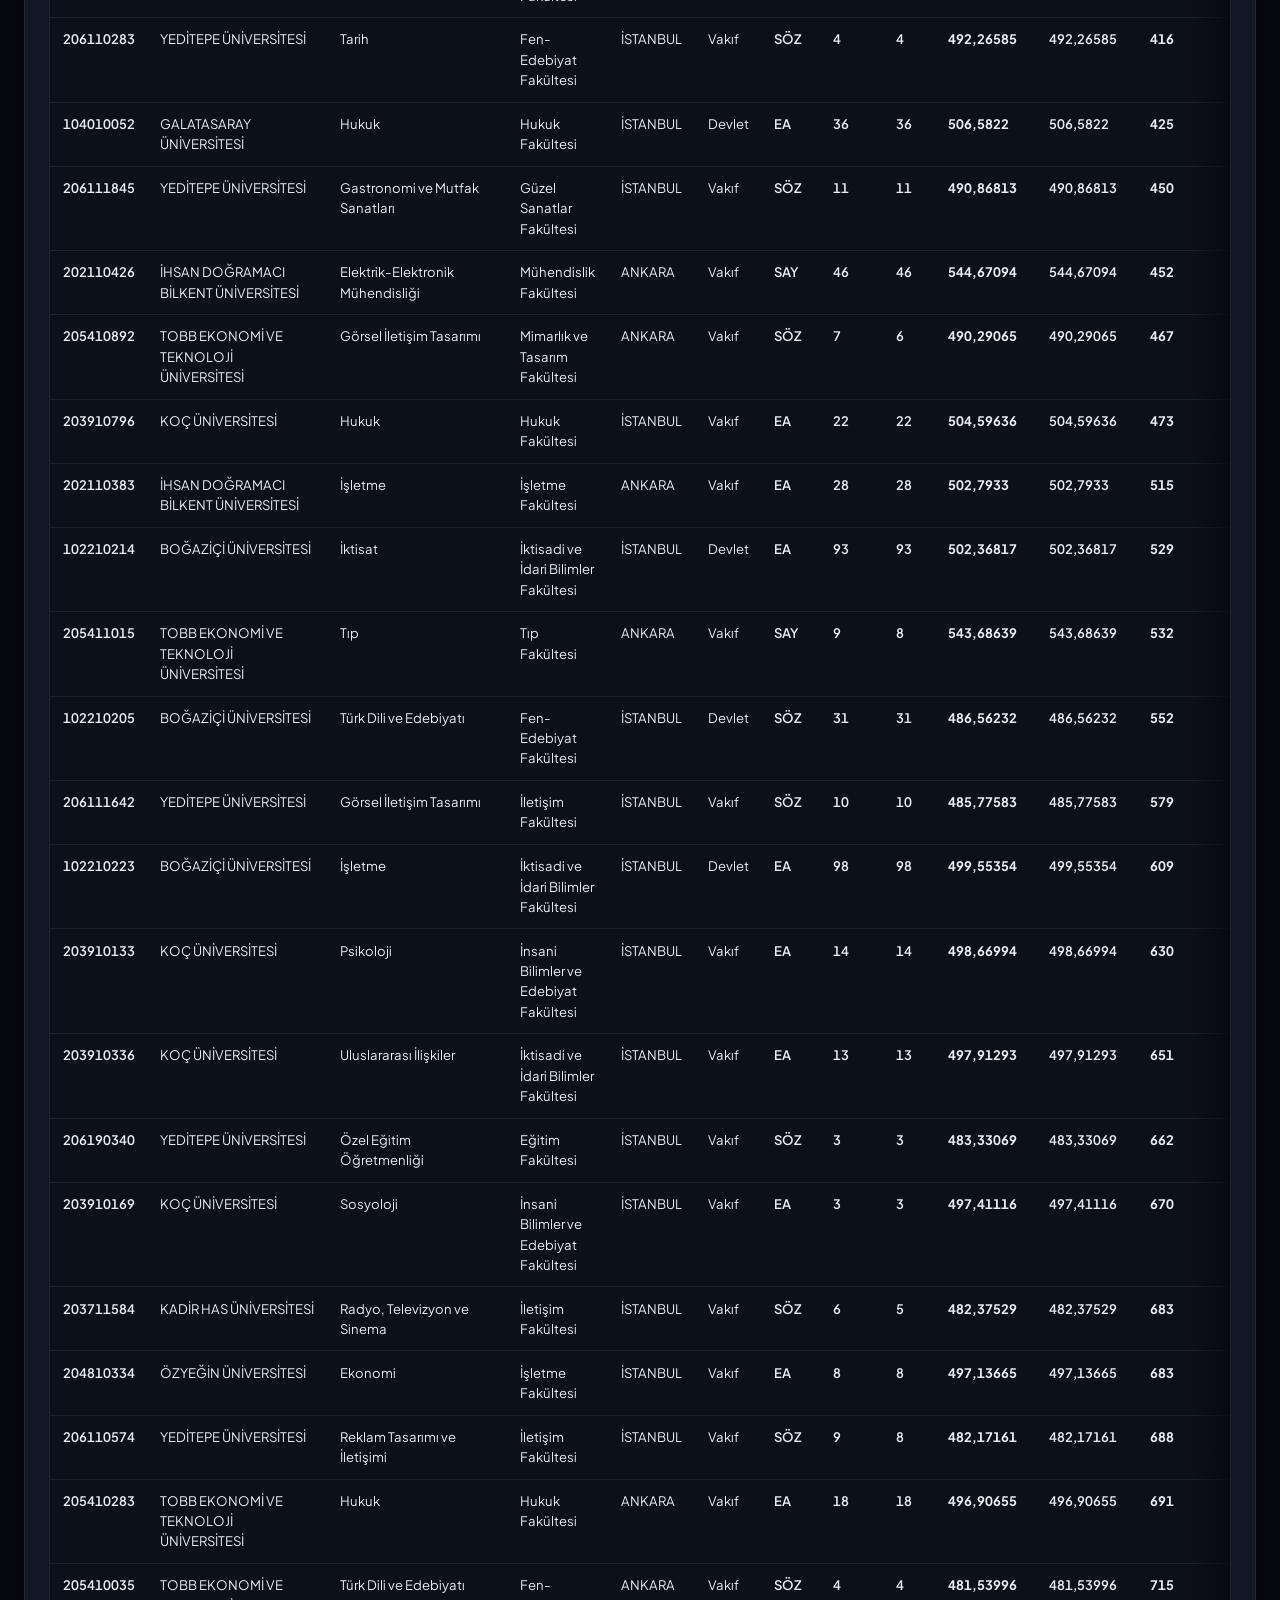
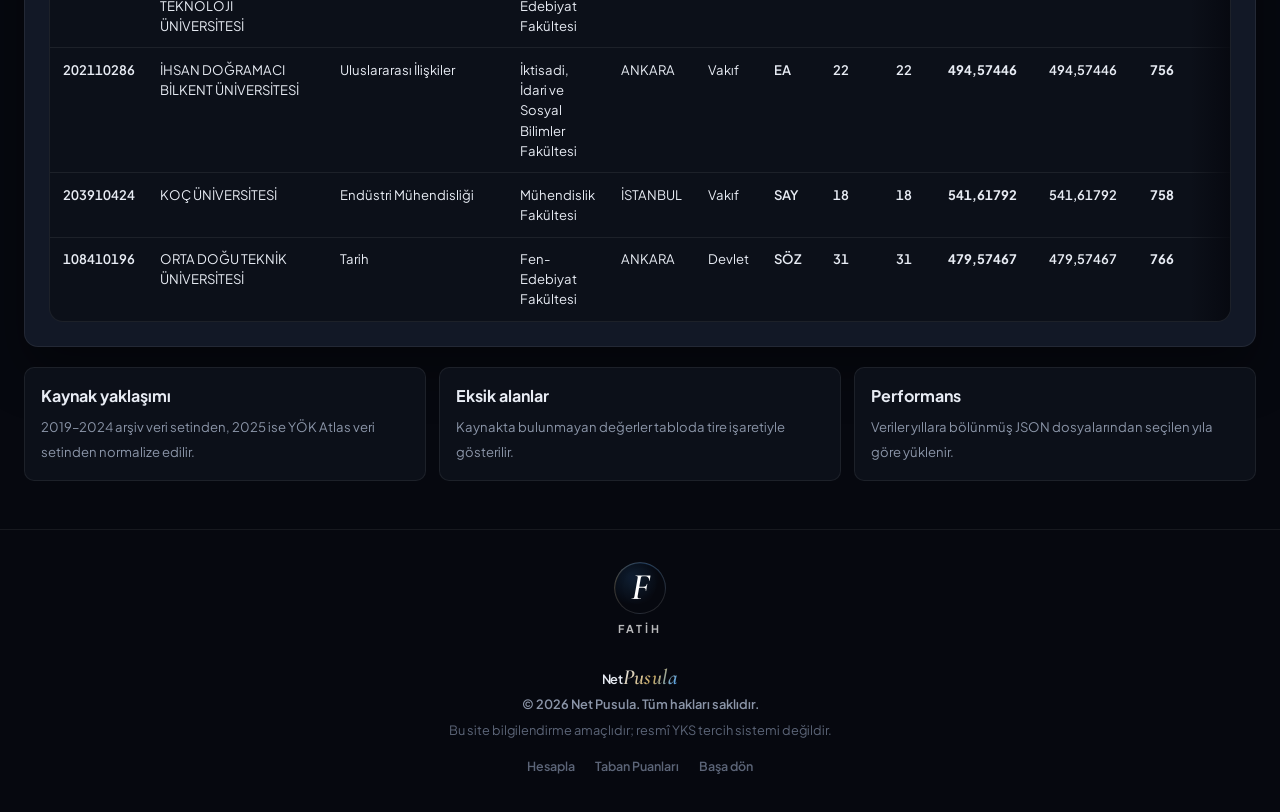
==== commit 0395b67b: "Açıklama" ====
--- a/taban-puanlari.html
+++ b/taban-puanlari.html
@@ -133,6 +133,11 @@
                 </div>
             </div>
 
+            <div class="taban-year-notice" id="tabanYearNotice" role="status" hidden>
+                <i class="fas fa-circle-info" aria-hidden="true"></i>
+                <p>2025 YKS yerleştirme sonuçları henüz açıklanmamıştır. Şu an görüntülediğiniz veriler 2019-2024 yılları arasındaki en güncel arşiv kayıtlarıdır. 2025 resmi verileri ÖSYM tarafından yayınlandığında sistemimize eklenecektir.</p>
+            </div>
+
             <div class="taban-actions">
                 <p class="taban-summary" id="tabanSummary">Veri hazırlanıyor...</p>
                 <div class="taban-buttons">
--- a/assets/taban-puanlari.css
+++ b/assets/taban-puanlari.css
@@ -100,6 +100,39 @@
 .taban-field select:focus {
     border-color: var(--border-focus);
     box-shadow: 0 0 0 3px var(--accent-soft);
+}
+
+/* 2025 bilgilendirme */
+.taban-year-notice {
+    display: none;
+    align-items: flex-start;
+    gap: 0.75rem;
+    margin: 0 0 1rem;
+    padding: 0.95rem 1.1rem;
+    border: 1px solid rgba(201, 169, 98, 0.35);
+    border-radius: var(--radius-sm);
+    background:
+        linear-gradient(135deg, rgba(201, 169, 98, 0.1), transparent 55%),
+        rgba(18, 24, 38, 0.95);
+    color: var(--text);
+}
+
+.taban-year-notice.is-visible {
+    display: flex;
+}
+
+.taban-year-notice i {
+    flex-shrink: 0;
+    margin-top: 0.15rem;
+    font-size: 1.05rem;
+    color: var(--gold);
+}
+
+.taban-year-notice p {
+    margin: 0;
+    font-size: 0.84rem;
+    line-height: 1.55;
+    color: var(--text-muted);
 }
 
 /* Sayfalama */
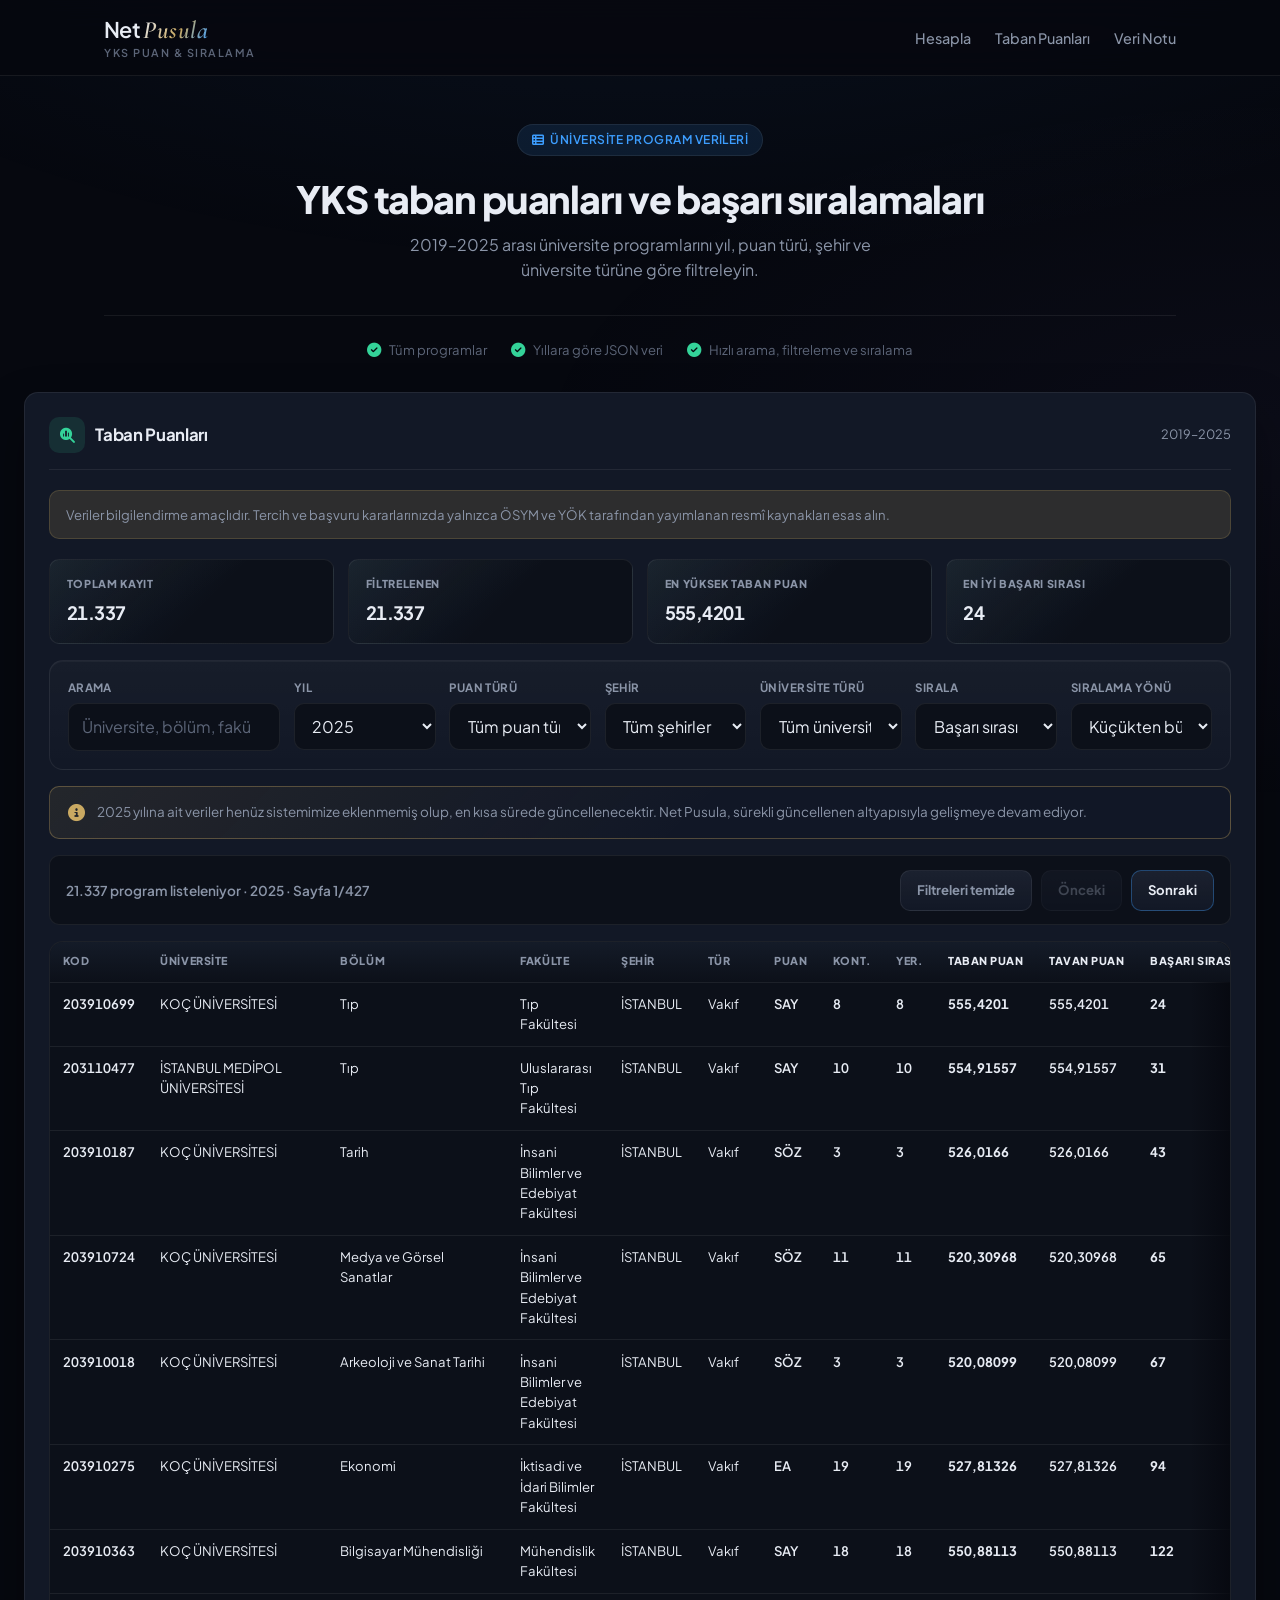
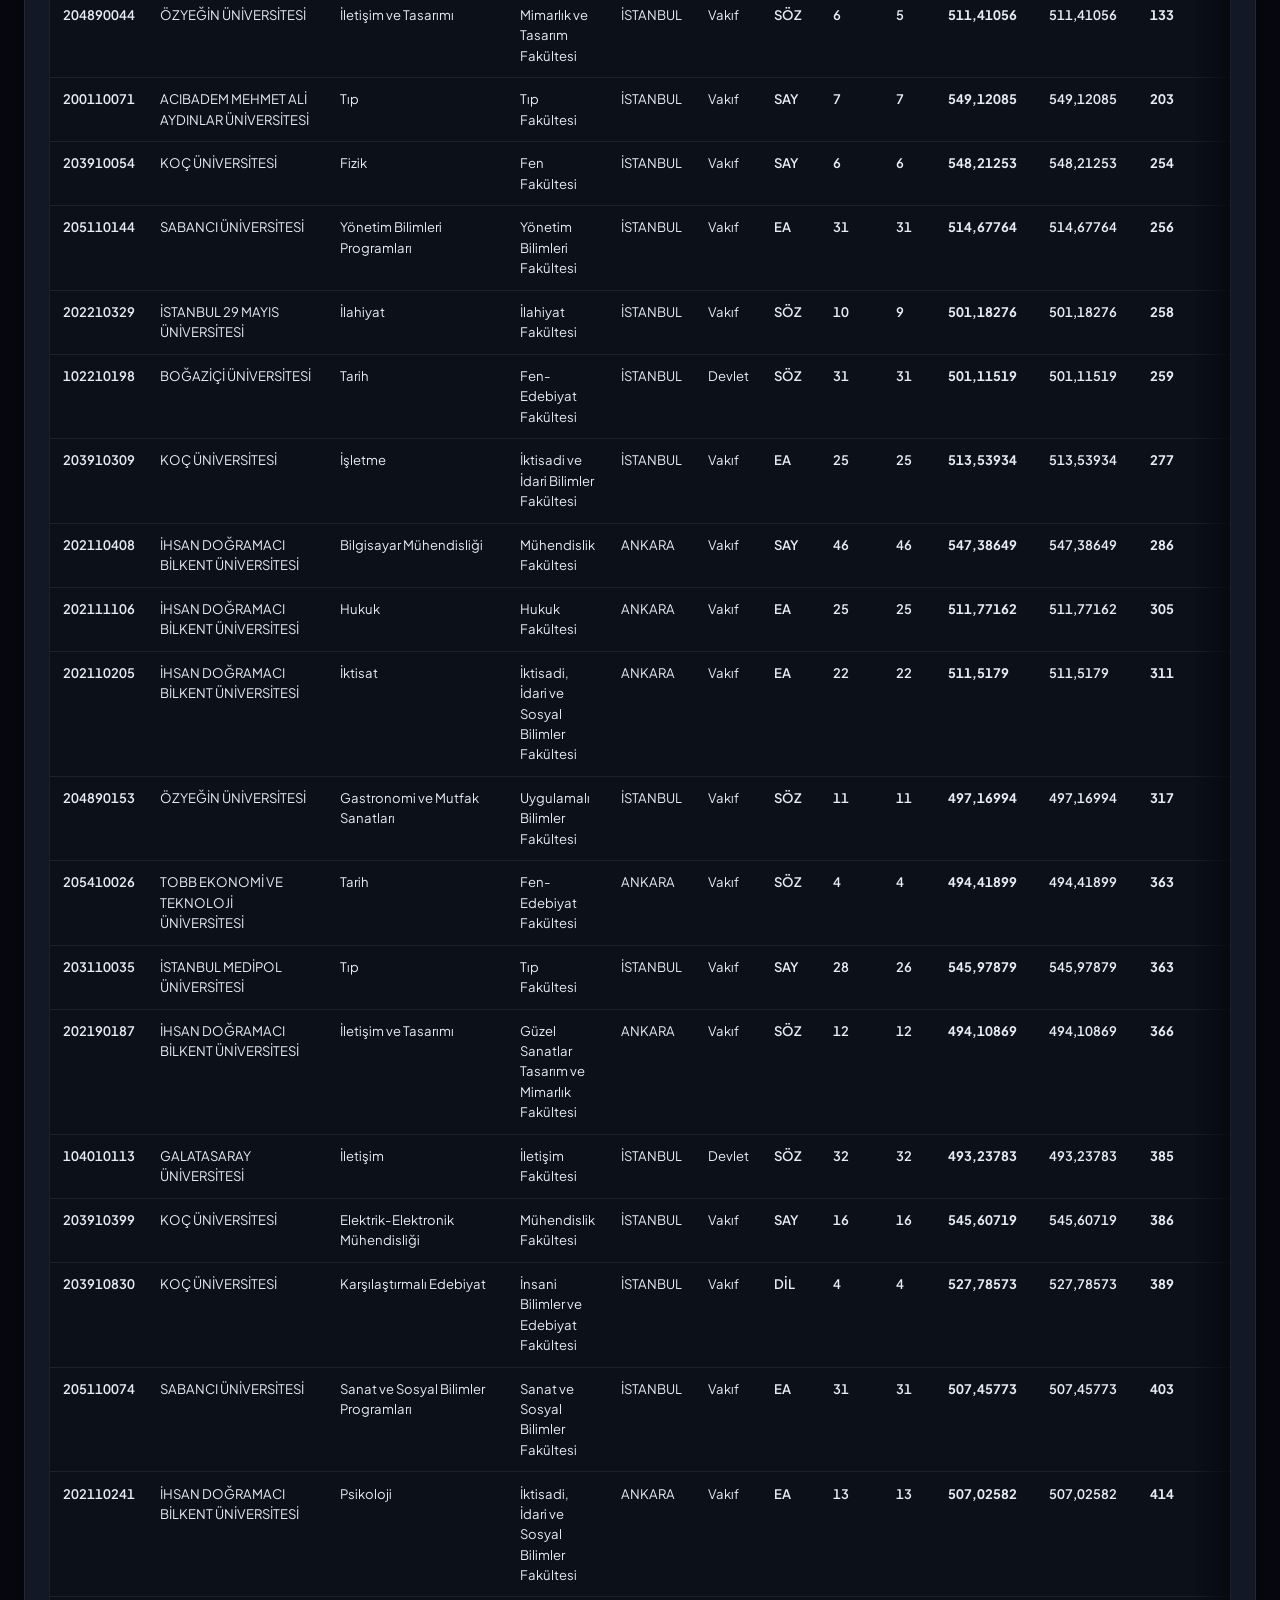
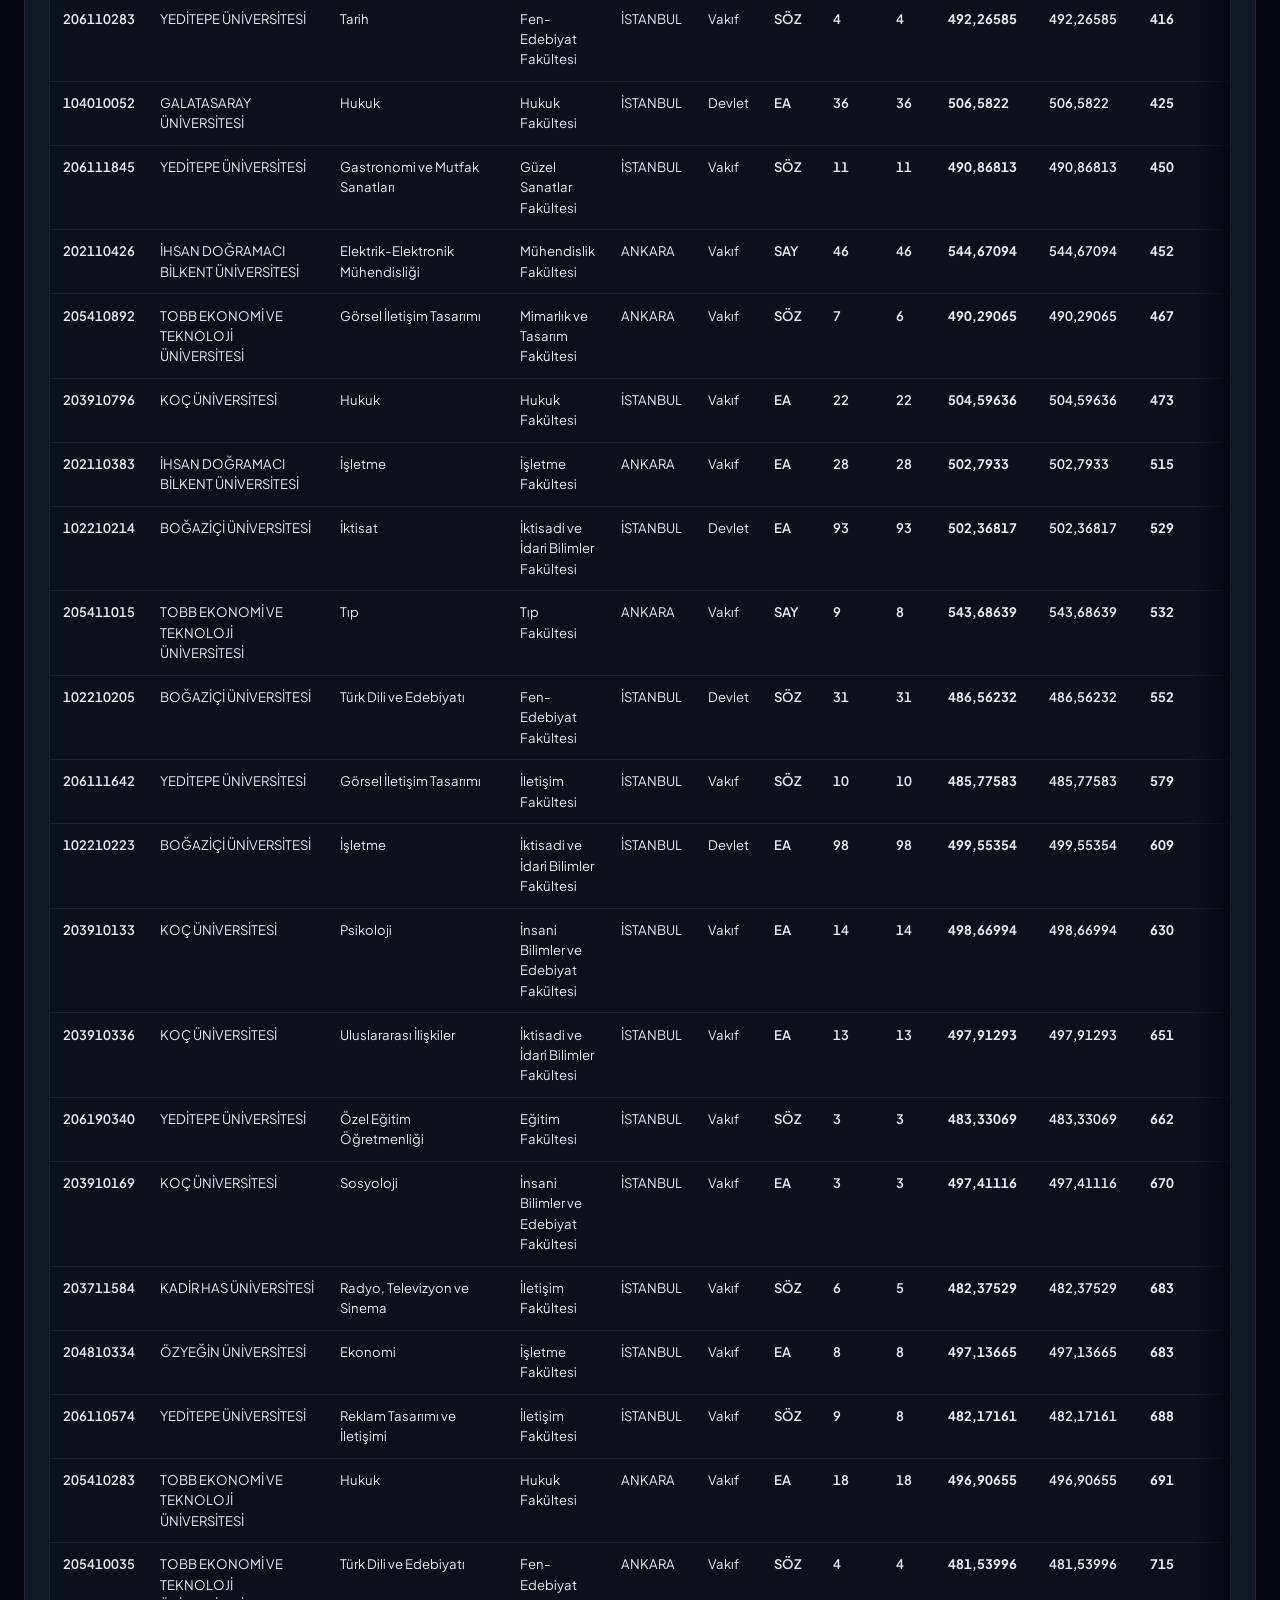
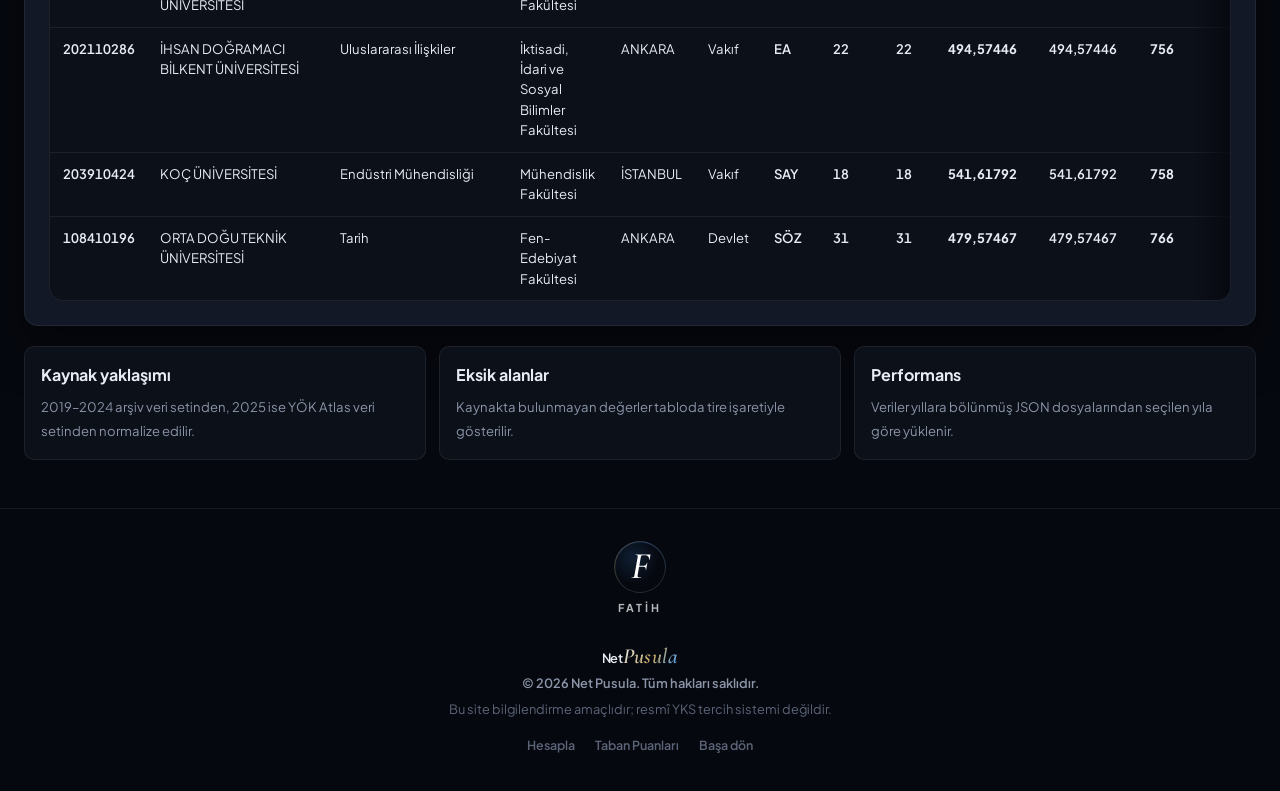
==== commit 3c02a8d3: "Açıklama" ====
--- a/taban-puanlari.html
+++ b/taban-puanlari.html
@@ -135,7 +135,7 @@
 
             <div class="taban-year-notice" id="tabanYearNotice" role="status" hidden>
                 <i class="fas fa-circle-info" aria-hidden="true"></i>
-                <p>2025 YKS yerleştirme sonuçları henüz açıklanmamıştır. Şu an görüntülediğiniz veriler 2019-2024 yılları arasındaki en güncel arşiv kayıtlarıdır. 2025 resmi verileri ÖSYM tarafından yayınlandığında sistemimize eklenecektir.</p>
+                <p>2025 yılına ait veriler henüz sistemimize eklenmemiş olup, en kısa sürede güncellenecektir. Net Pusula, sürekli güncellenen altyapısıyla gelişmeye devam ediyor.</p>
             </div>
 
             <div class="taban-actions">
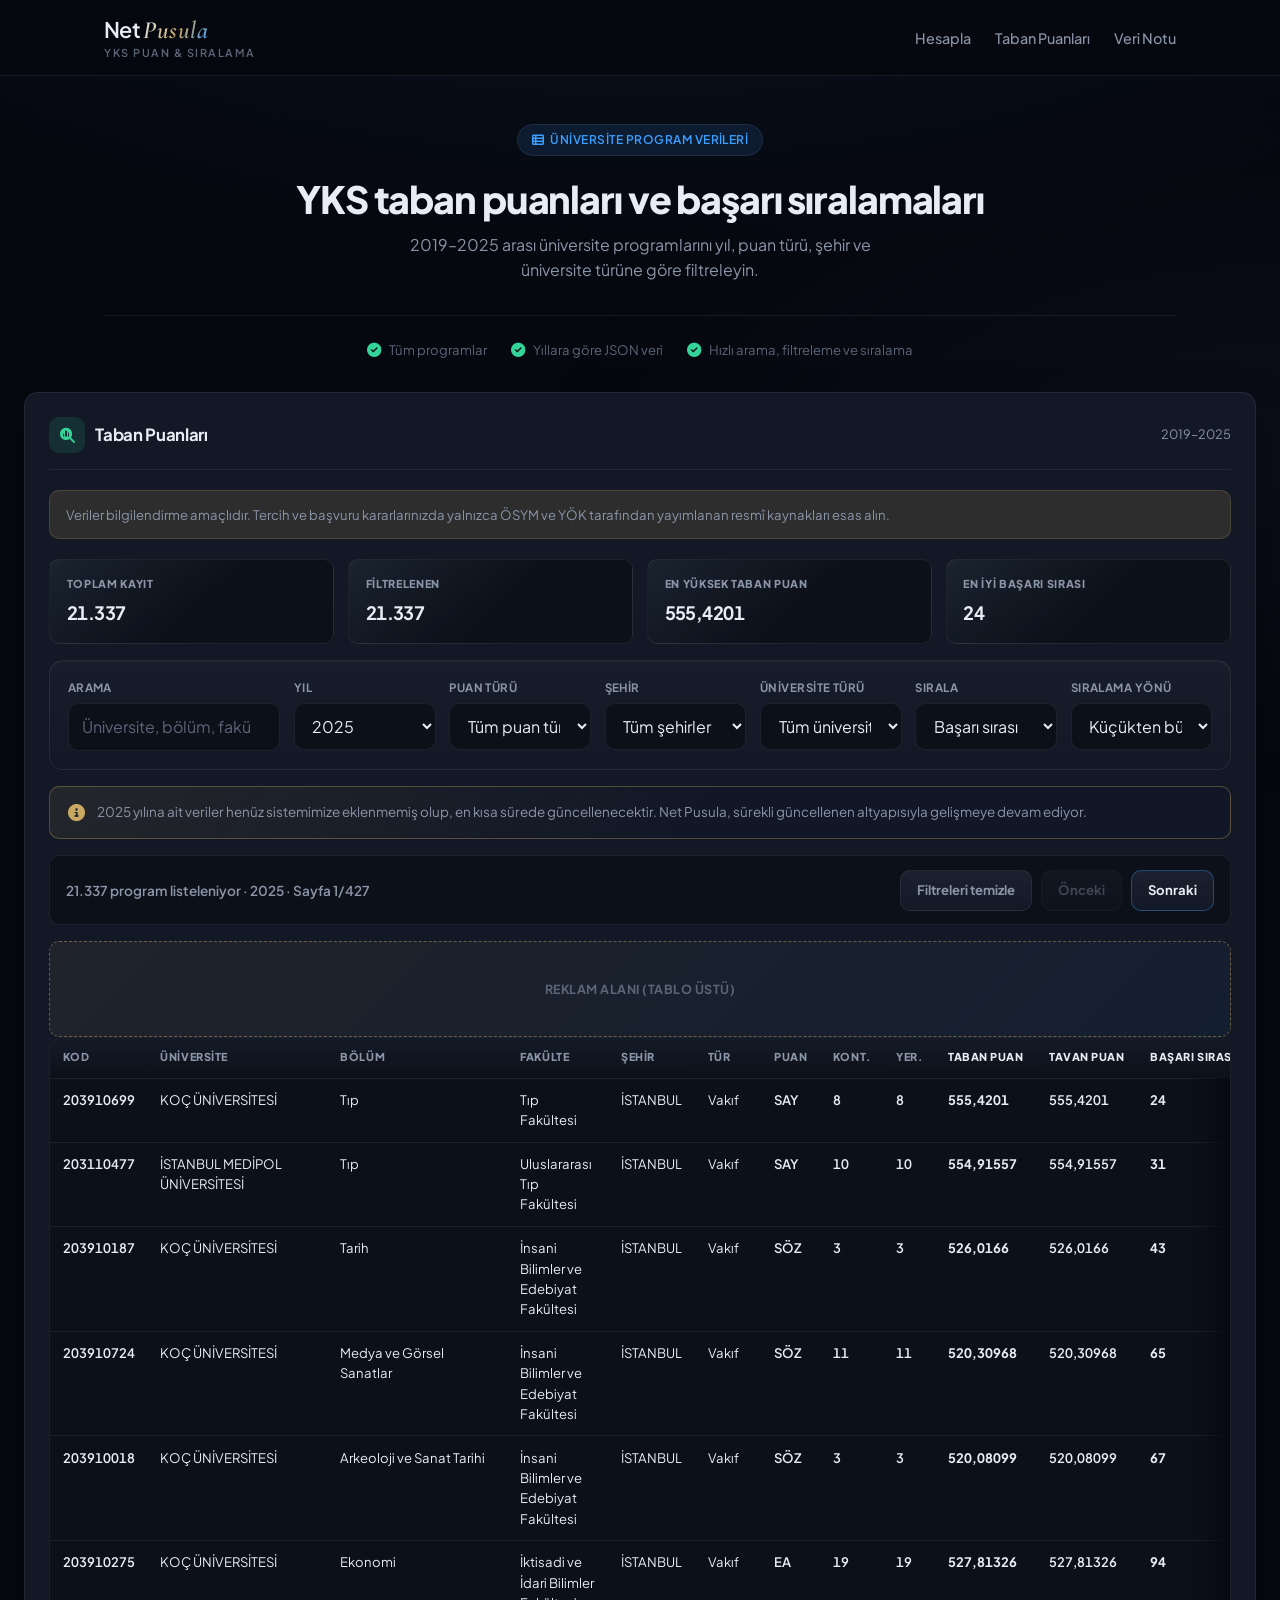
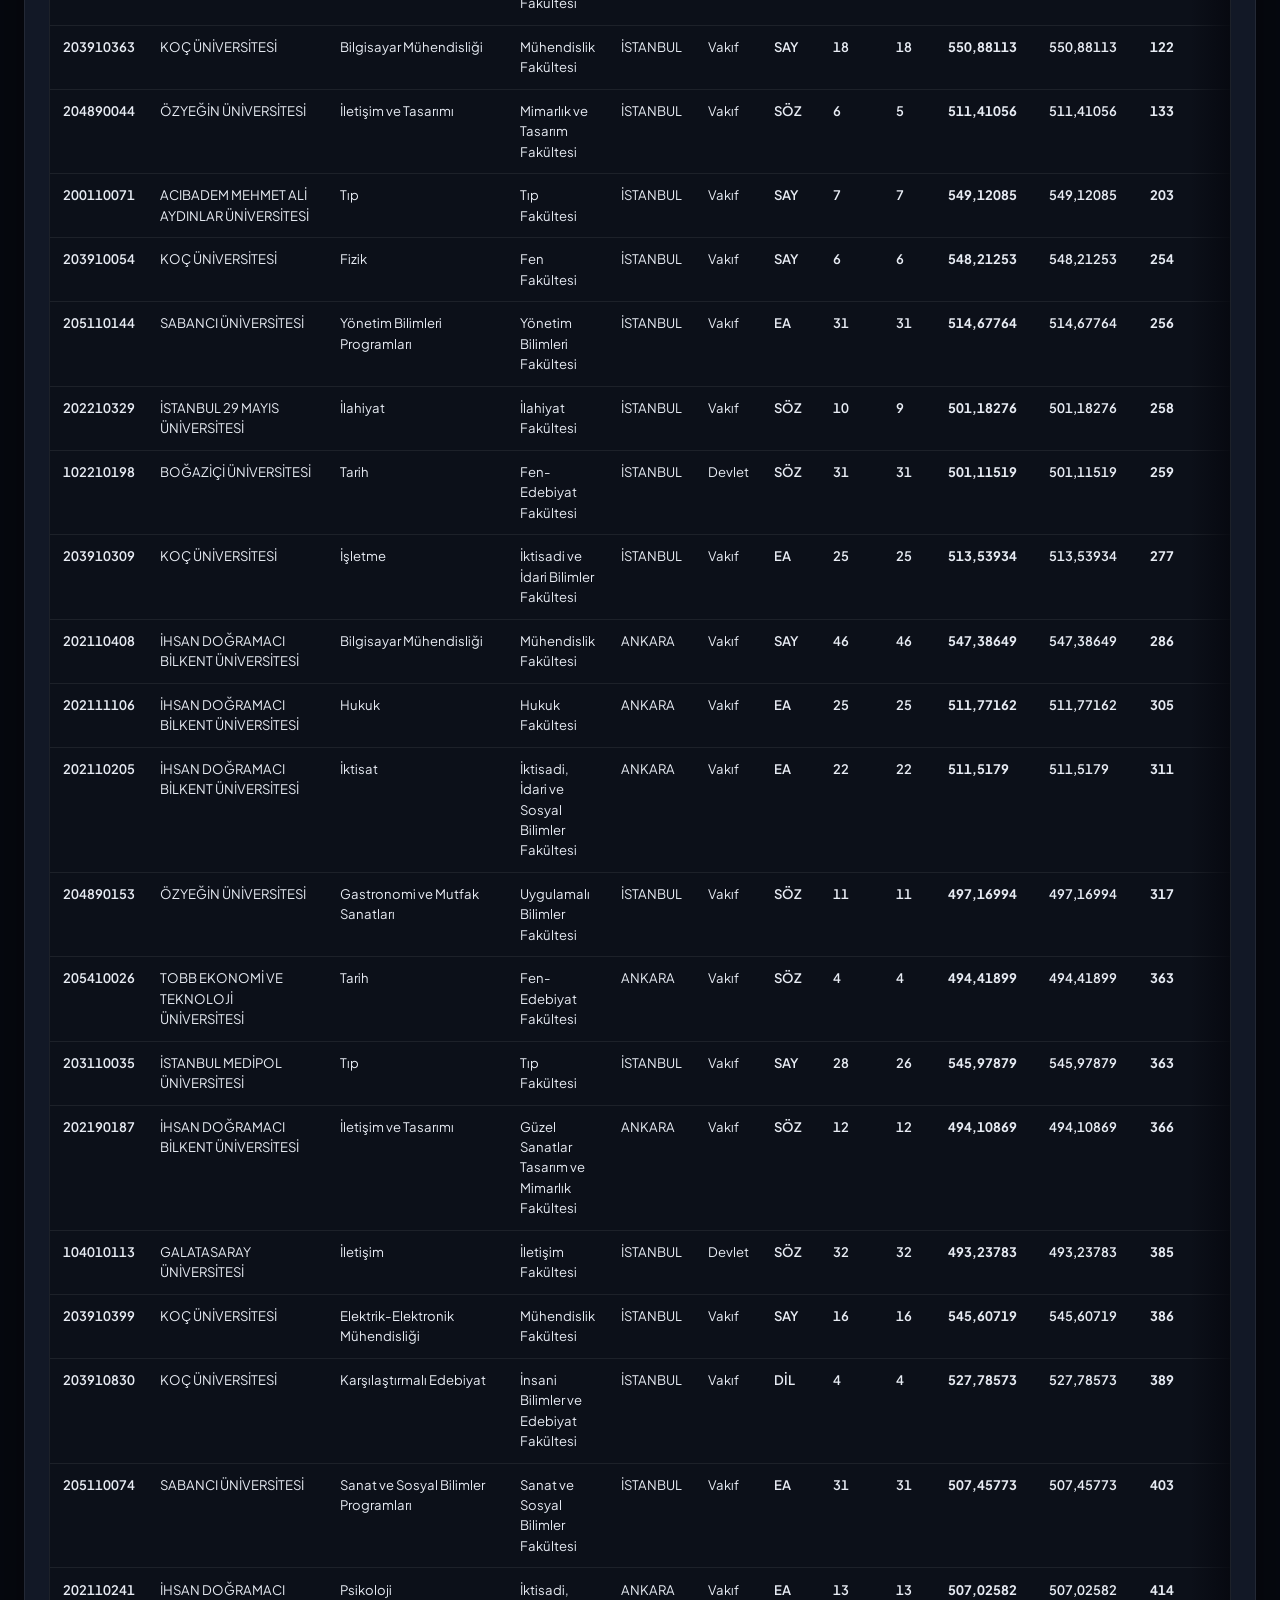
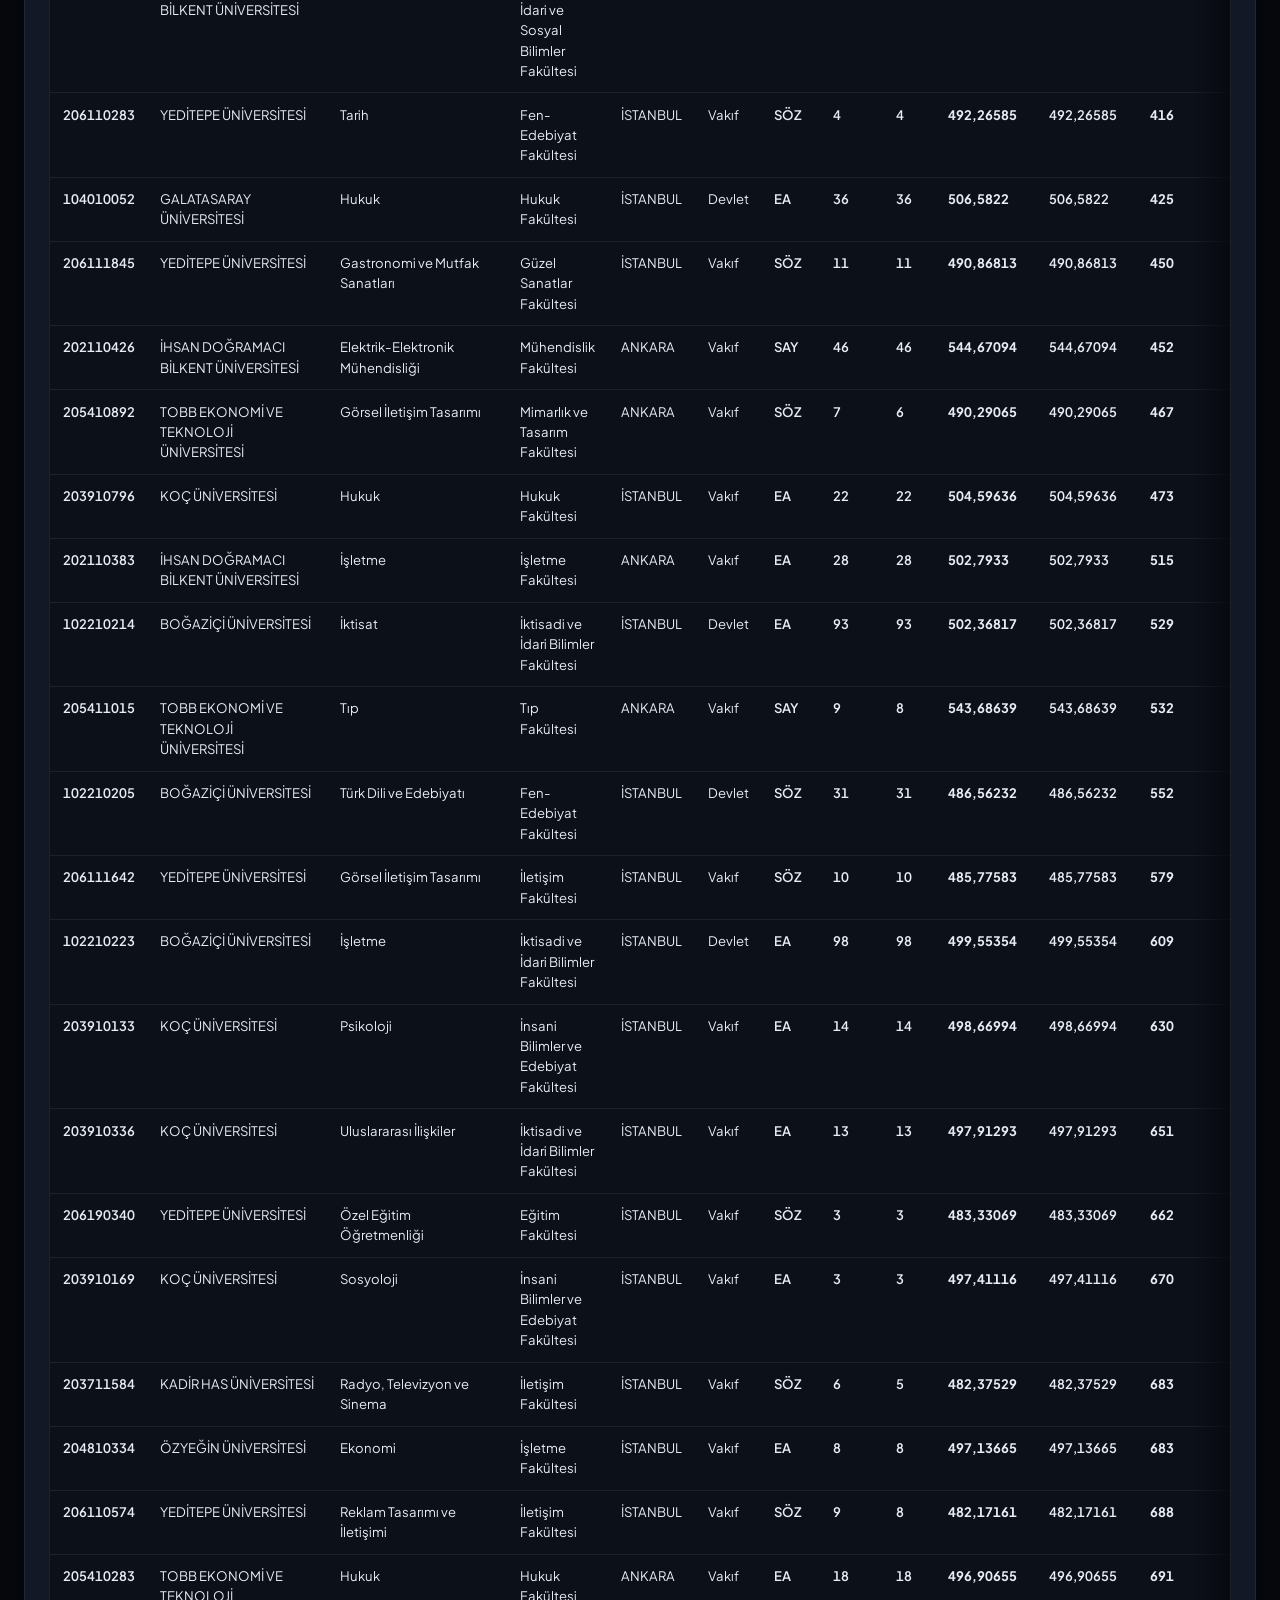
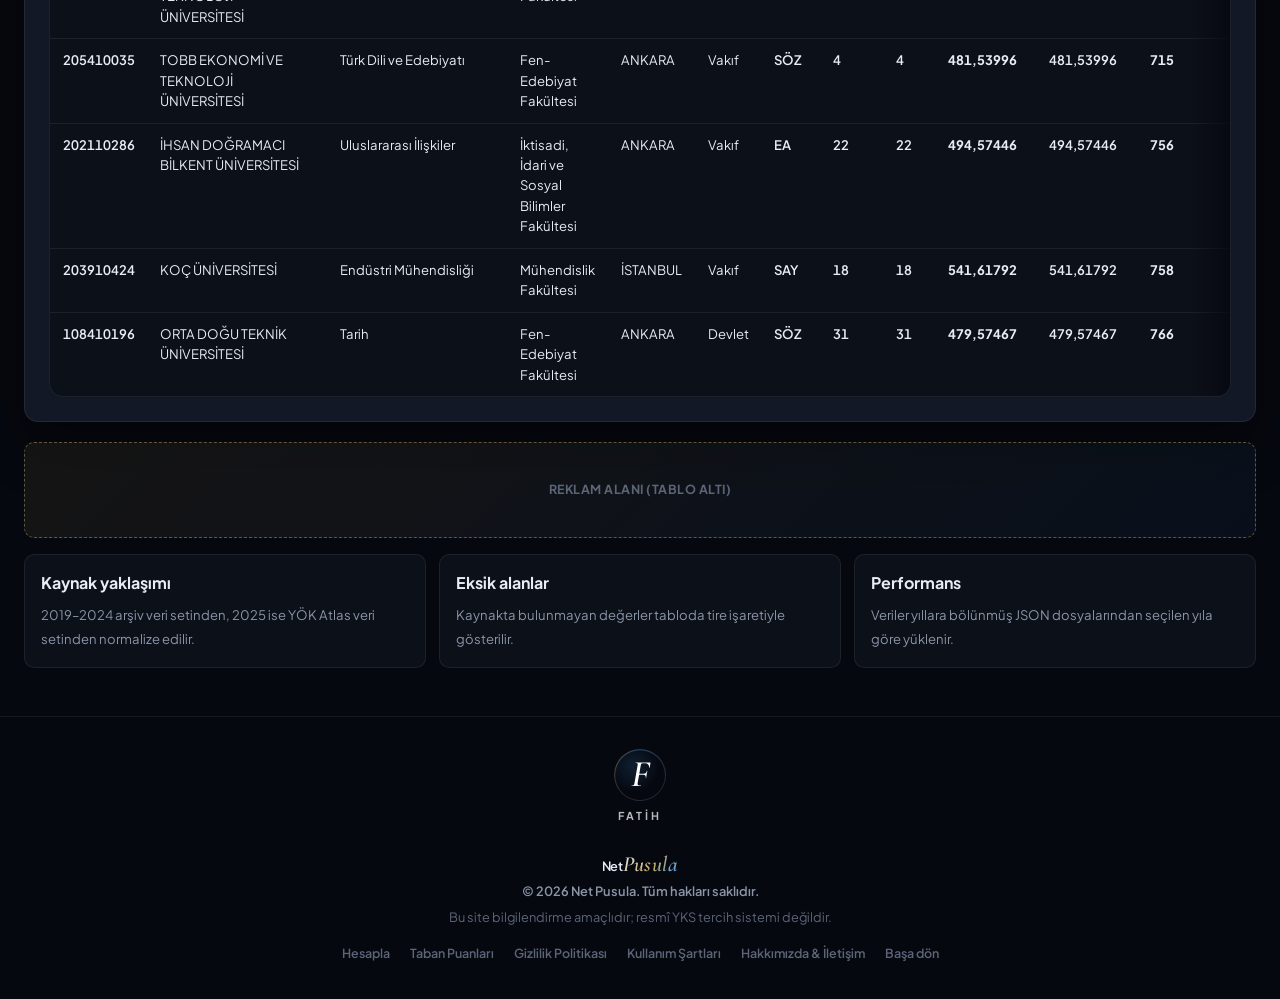
==== commit d3f0ab60: "Ads ve SEO son hali" ====
--- a/taban-puanlari.html
+++ b/taban-puanlari.html
@@ -3,8 +3,23 @@
 <head>
     <meta charset="UTF-8">
     <meta name="viewport" content="width=device-width, initial-scale=1.0">
-    <meta name="description" content="Net Pusula — YKS taban puanları, başarı sıralamaları, kontenjanlar ve üniversite programları.">
-    <title>Net Pusula — YKS Taban Puanları</title>
+    <title>Net Pusula | 2025 Üniversite Taban Puanları ve Başarı Sıralamaları</title>
+    <meta name="description" content="Net Pusula taban puanları sayfasında 2019-2025 üniversite programlarını filtreleyin. Bölüm, şehir, puan türü, kontenjan ve başarı sırası verilerini karşılaştırın.">
+    <meta name="keywords" content="üniversite taban puanları, 2025 başarı sıralamaları, YKS taban puan, bölüm kontenjanları, devlet vakıf üniversite puanları">
+    <meta name="robots" content="index, follow, max-image-preview:large, max-snippet:-1, max-video-preview:-1">
+    <meta name="author" content="Net Pusula">
+    <meta name="theme-color" content="#06080f">
+    <link rel="canonical" href="https://netpusula.com.tr/taban-puanlari.html">
+    <meta property="og:type" content="website">
+    <meta property="og:locale" content="tr_TR">
+    <meta property="og:site_name" content="Net Pusula">
+    <meta property="og:title" content="Net Pusula | YKS Taban Puanları">
+    <meta property="og:description" content="Üniversite taban puanları, kontenjanlar ve başarı sıralamalarını tek tabloda filtreleyin.">
+    <meta property="og:url" content="https://netpusula.com.tr/taban-puanlari.html">
+    <meta name="twitter:card" content="summary_large_image">
+    <meta name="twitter:title" content="Net Pusula | Taban Puanları">
+    <meta name="twitter:description" content="YKS program verilerini yıl, puan türü ve şehir bazında karşılaştırın.">
+    <!-- ADSENSE_AUTO_ADS_PLACEHOLDER -->
     <link rel="icon" href="data:image/svg+xml,<svg xmlns='http://www.w3.org/2000/svg' viewBox='0 0 100 100'><text x='12' y='68' font-family='Georgia,serif' font-size='52' font-style='italic' fill='%23c9a962'>N</text><text x='48' y='68' font-family='system-ui' font-size='44' font-weight='600' fill='%233d9eff'>P</text></svg>">
     <link rel="preconnect" href="https://fonts.googleapis.com">
     <link rel="preconnect" href="https://fonts.gstatic.com" crossorigin>
@@ -147,6 +162,10 @@
                 </div>
             </div>
 
+            <div class="ad-placeholder ad-placeholder-inline" aria-label="Reklam alanı">
+                <span>Reklam Alanı (Tablo Üstü)</span>
+            </div>
+
             <div class="taban-table-scroll" id="tabanTableScroll">
             <div class="taban-table-wrap" id="tabanTableWrap">
                 <table class="taban-table">
@@ -173,6 +192,10 @@
             </div>
         </section>
 
+        <div class="ad-placeholder ad-placeholder-inline" aria-label="Reklam alanı">
+            <span>Reklam Alanı (Tablo Altı)</span>
+        </div>
+
         <section class="taban-note-grid" aria-label="Veri açıklamaları">
             <div class="taban-note-card">
                 <strong>Kaynak yaklaşımı</strong>
@@ -203,6 +226,9 @@
         <nav class="footer-links" aria-label="Alt bilgi">
             <a href="/#hesapla">Hesapla</a>
             <a href="taban-puanlari.html">Taban Puanları</a>
+            <a href="gizlilik-politikasi.html">Gizlilik Politikası</a>
+            <a href="kullanim-sartlari.html">Kullanım Şartları</a>
+            <a href="hakkimizda-iletisim.html">Hakkımızda & İletişim</a>
             <a href="#">Başa dön</a>
         </nav>
     </footer>
--- a/assets/net-pusula.css
+++ b/assets/net-pusula.css
@@ -765,6 +765,66 @@
     padding: 2.5rem 1.5rem 3rem;
 }
 
+/* SEO bilgi bloğu */
+.seo-info-block {
+    position: relative;
+    z-index: 1;
+    max-width: var(--max);
+    margin: 0 auto 2rem;
+    padding: 0 1.5rem;
+}
+
+.seo-info-inner {
+    border: 1px solid var(--border);
+    border-radius: var(--radius);
+    background: var(--surface);
+    box-shadow: var(--shadow);
+    padding: 1.4rem;
+}
+
+.seo-info-inner h2 {
+    font-size: 1.1rem;
+    letter-spacing: -0.02em;
+    margin-bottom: 0.8rem;
+}
+
+.seo-info-inner h3 {
+    font-size: 0.95rem;
+    color: var(--text);
+    margin: 1rem 0 0.55rem;
+}
+
+.seo-info-inner p {
+    color: var(--text-muted);
+    font-size: 0.9rem;
+    line-height: 1.7;
+}
+
+/* AdSense yer tutucuları */
+.ad-placeholder {
+    border: 1px dashed rgba(201, 169, 98, 0.45);
+    border-radius: var(--radius-sm);
+    background: linear-gradient(135deg, rgba(201, 169, 98, 0.08), rgba(61, 158, 255, 0.05));
+    min-height: 96px;
+    display: flex;
+    align-items: center;
+    justify-content: center;
+    text-align: center;
+    padding: 0.9rem;
+}
+
+.ad-placeholder span {
+    font-size: 0.78rem;
+    font-weight: 700;
+    letter-spacing: 0.04em;
+    text-transform: uppercase;
+    color: var(--text-dim);
+}
+
+.ad-placeholder-inline {
+    margin-top: 1rem;
+}
+
 .legal-panel-inner {
     max-width: var(--max);
     margin: 0 auto;
@@ -1010,4 +1070,5 @@
     .settings-card { grid-template-columns: 1fr; }
     .legal-strip { flex-direction: column; align-items: flex-start; }
     .api-status { bottom: 5rem; }
-}
+    .seo-info-inner { padding: 1.1rem; }
+}
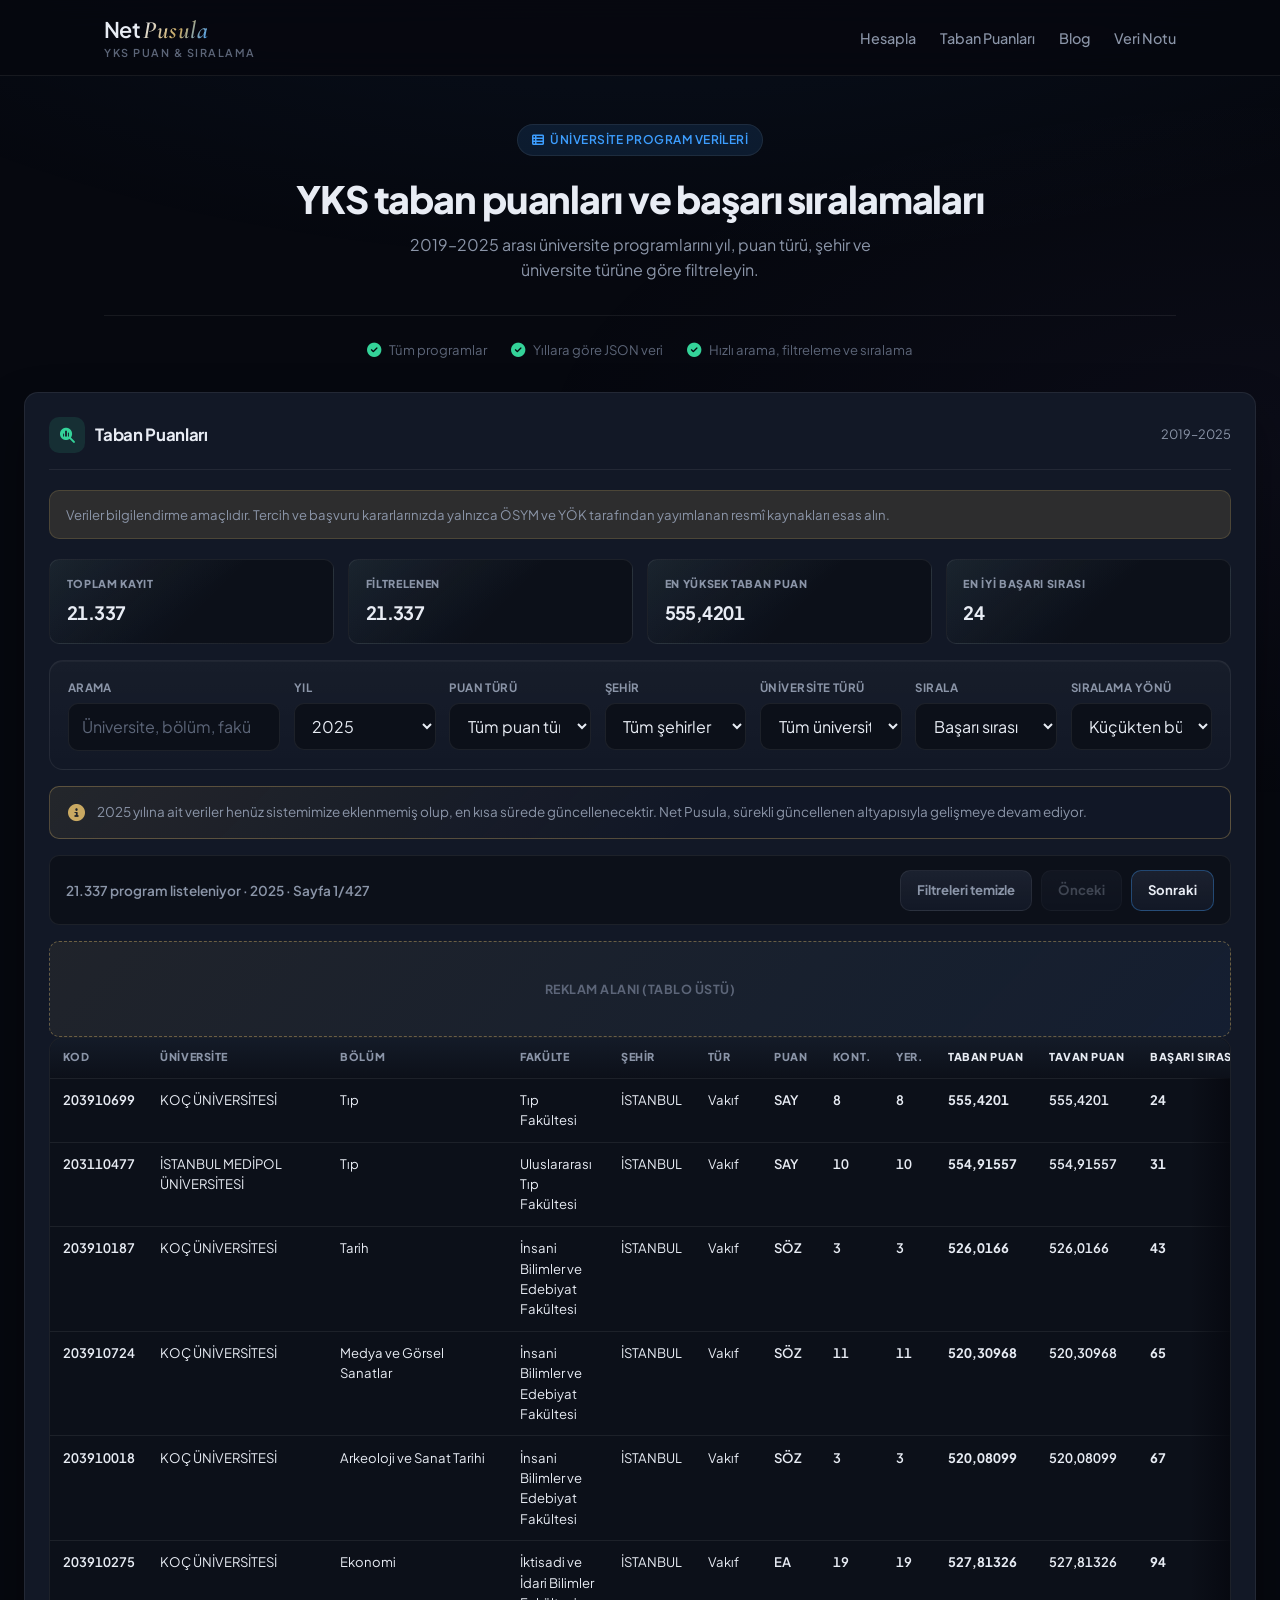
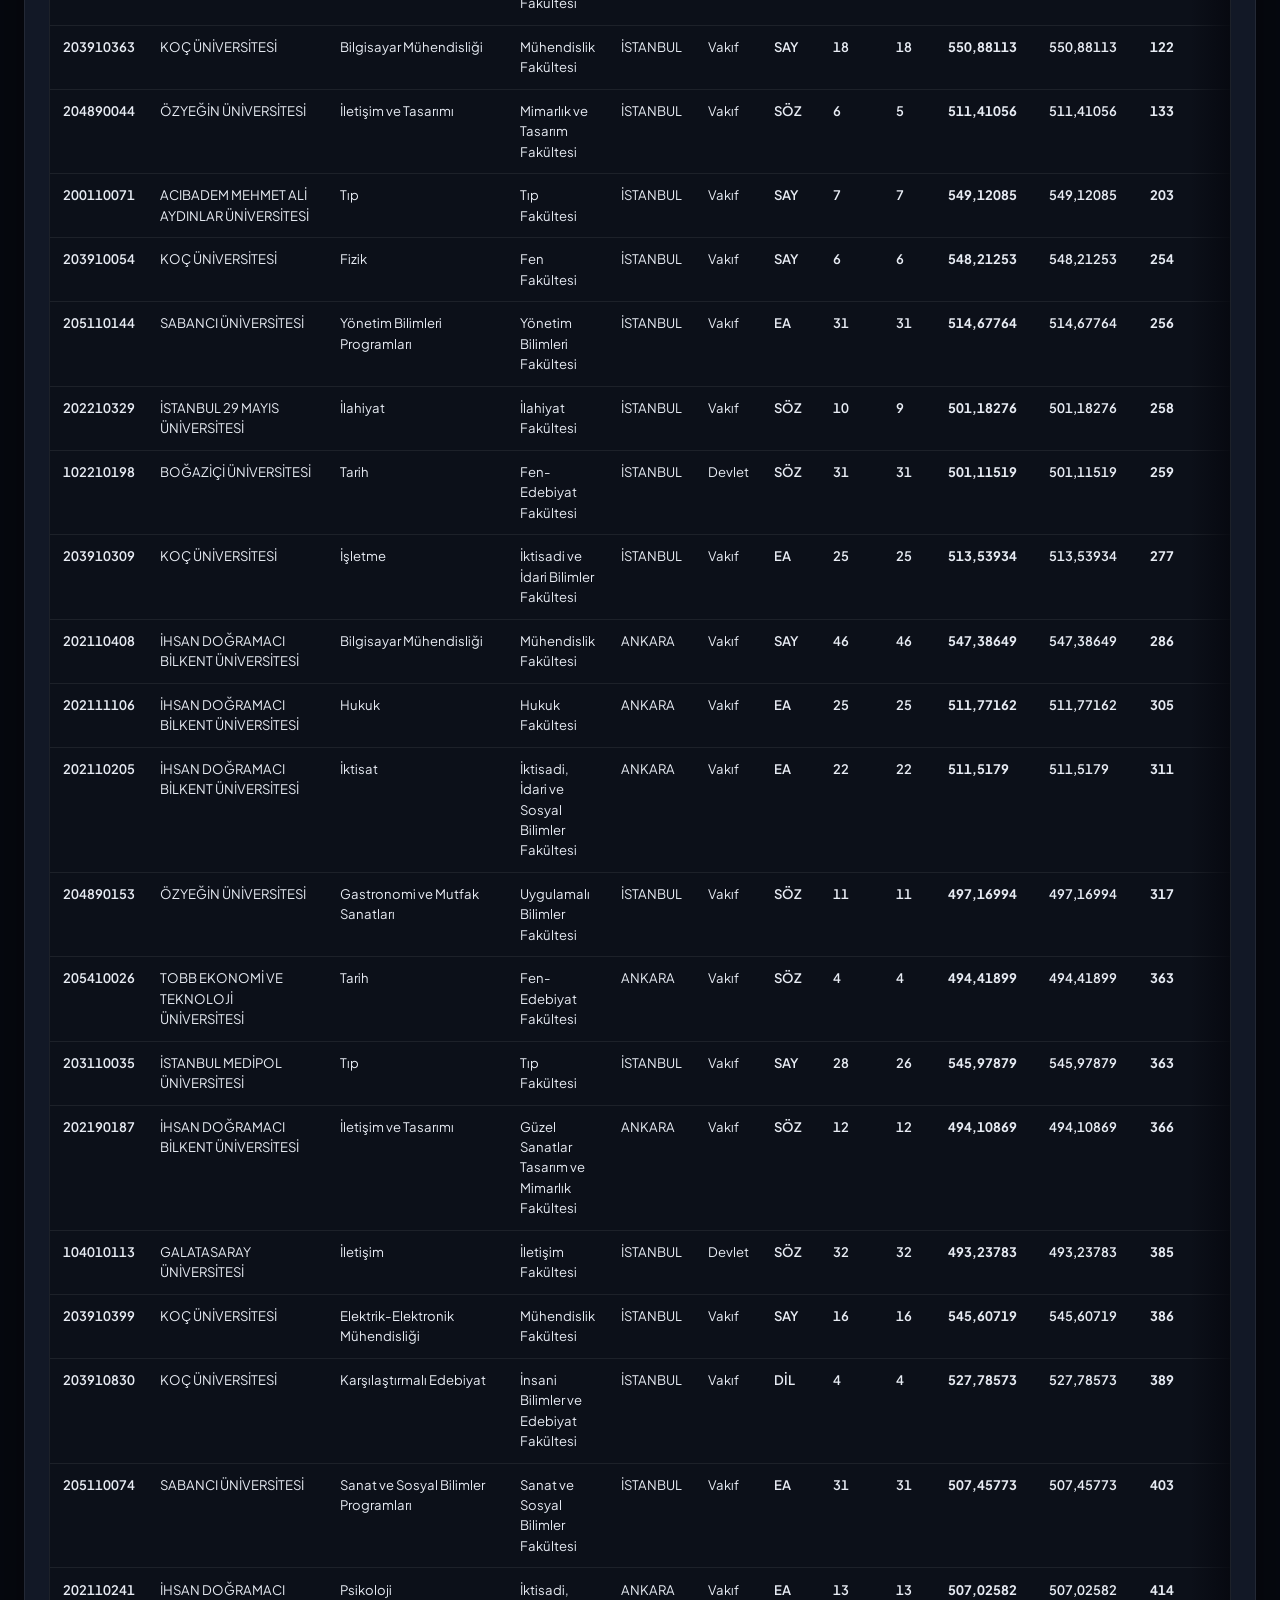
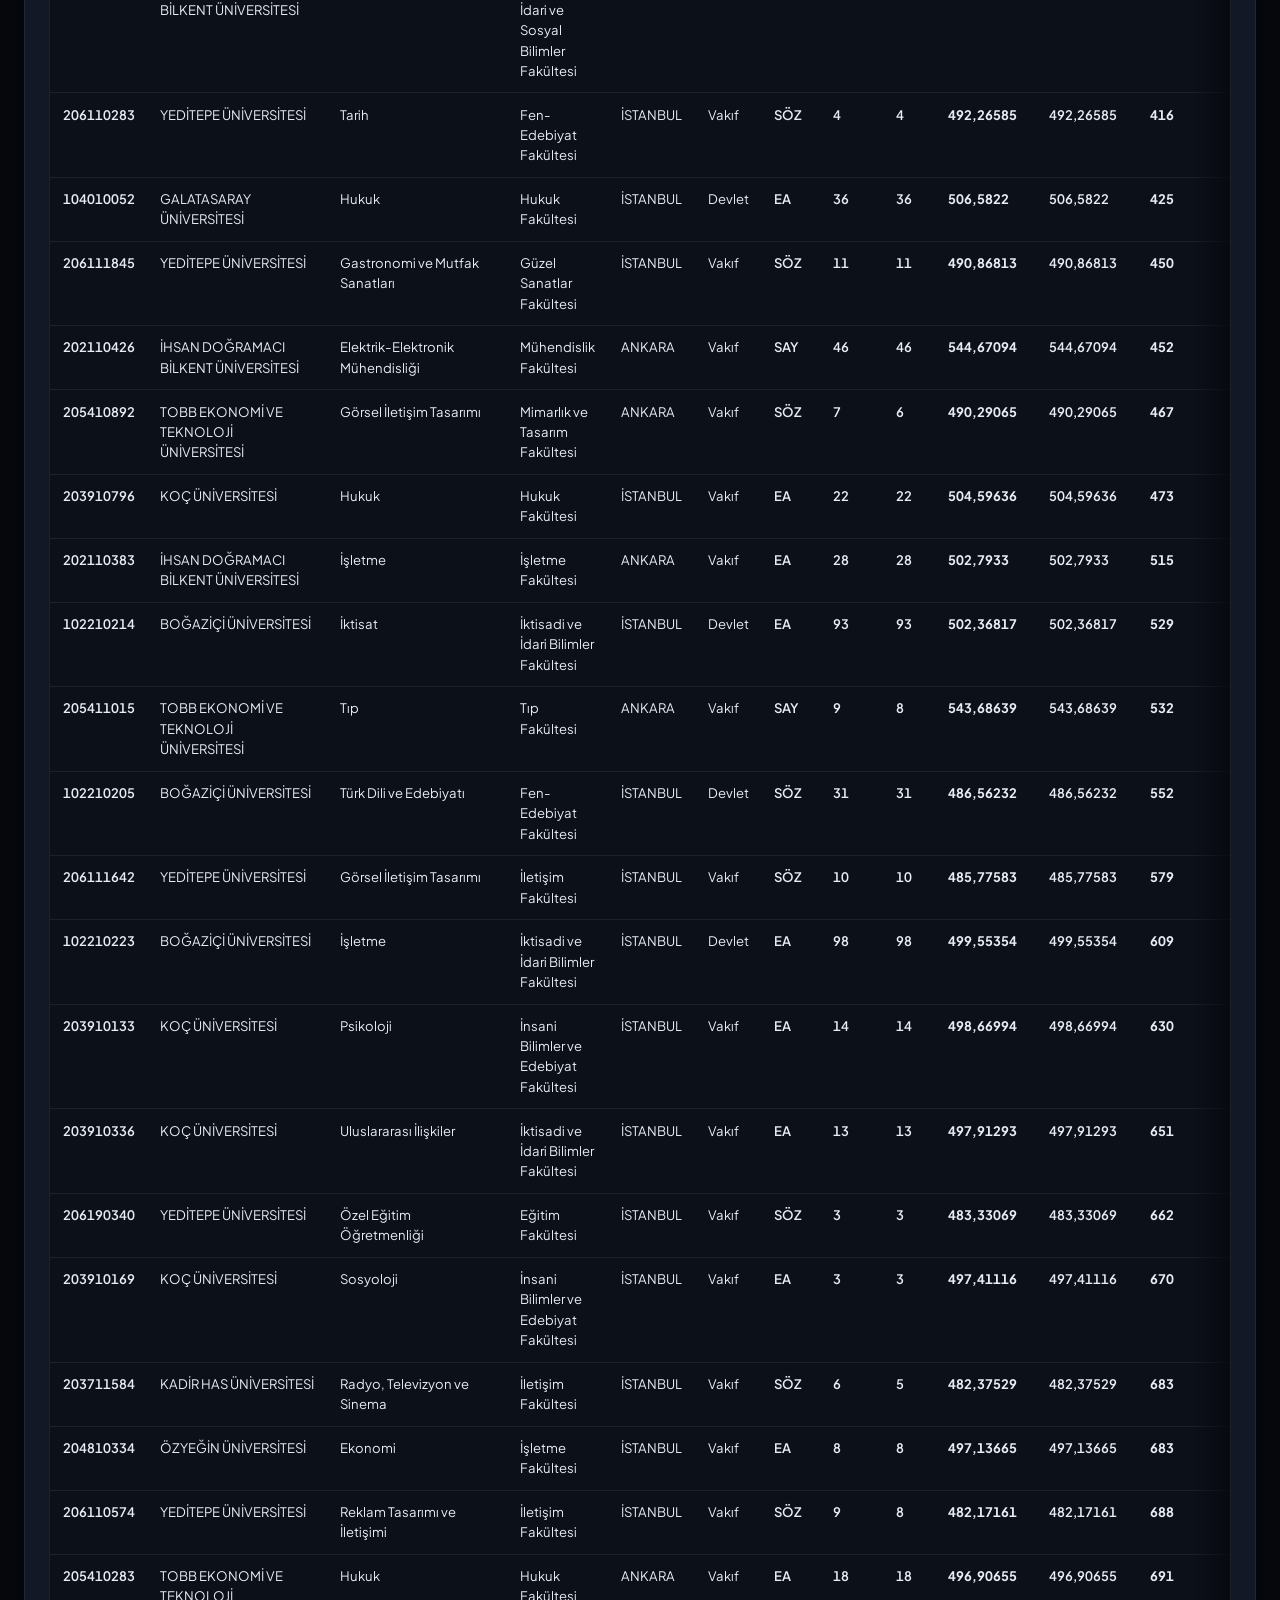
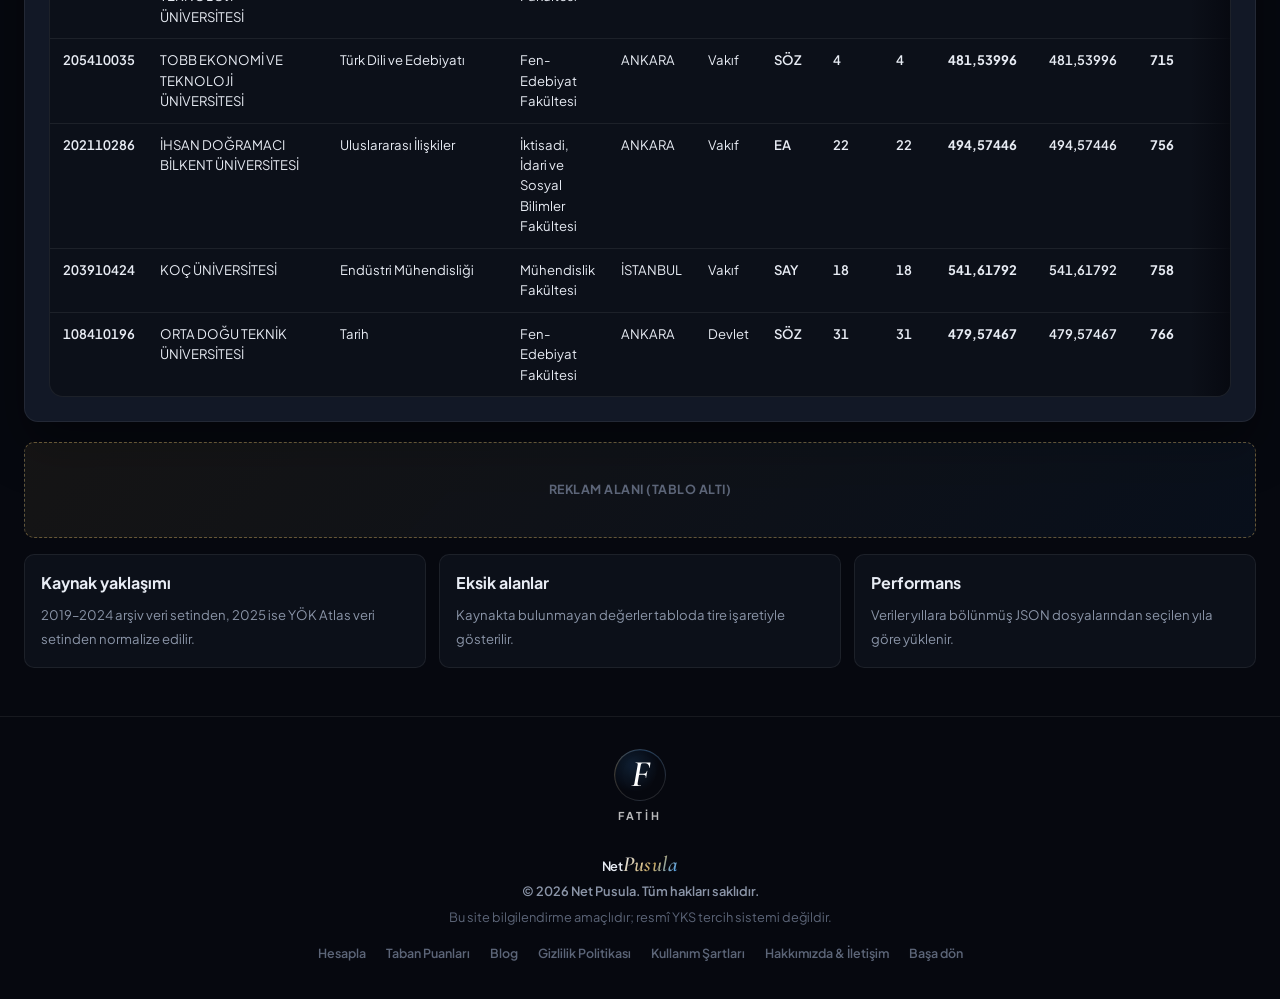
==== commit ced7abca: "AdSense altyapisi, sayac paneli ve akilli paylas butonu eklendi" ====
--- a/taban-puanlari.html
+++ b/taban-puanlari.html
@@ -40,6 +40,7 @@
             <nav class="nav-links" aria-label="Ana menü">
                 <a href="/#hesapla">Hesapla</a>
                 <a href="taban-puanlari.html">Taban Puanları</a>
+                <a href="blog.html">Blog</a>
                 <a href="#veri-notu">Veri Notu</a>
             </nav>
         </div>
@@ -226,6 +227,7 @@
         <nav class="footer-links" aria-label="Alt bilgi">
             <a href="/#hesapla">Hesapla</a>
             <a href="taban-puanlari.html">Taban Puanları</a>
+            <a href="blog.html">Blog</a>
             <a href="gizlilik-politikasi.html">Gizlilik Politikası</a>
             <a href="kullanim-sartlari.html">Kullanım Şartları</a>
             <a href="hakkimizda-iletisim.html">Hakkımızda & İletişim</a>
--- a/assets/net-pusula.css
+++ b/assets/net-pusula.css
@@ -273,6 +273,63 @@
 
 .legal-strip-link:hover { text-decoration: underline; }
 
+/* Bilgi ve sayaç paneli */
+.stats-section {
+    position: relative;
+    z-index: 1;
+    max-width: var(--max);
+    margin: 0 auto 1.4rem;
+    padding: 0 1.5rem;
+    display: grid;
+    grid-template-columns: repeat(3, minmax(0, 1fr));
+    gap: 0.85rem;
+}
+
+.stats-card {
+    display: flex;
+    align-items: center;
+    gap: 0.8rem;
+    border: 1px solid var(--border);
+    border-radius: var(--radius-sm);
+    background: linear-gradient(135deg, rgba(61, 158, 255, 0.08), rgba(201, 169, 98, 0.06));
+    padding: 0.9rem 1rem;
+    animation: stats-breathe 7s ease-in-out infinite;
+}
+
+.stats-card:nth-child(2) { animation-delay: 0.8s; }
+.stats-card:nth-child(3) { animation-delay: 1.4s; }
+
+.stats-icon {
+    width: 34px;
+    height: 34px;
+    border-radius: 8px;
+    background: rgba(255, 255, 255, 0.06);
+    border: 1px solid var(--border);
+    color: var(--gold);
+    display: grid;
+    place-items: center;
+    flex-shrink: 0;
+}
+
+.stats-card h3 {
+    font-size: 0.74rem;
+    letter-spacing: 0.05em;
+    text-transform: uppercase;
+    color: var(--text-dim);
+    margin-bottom: 0.2rem;
+}
+
+.stats-card p {
+    font-size: 0.84rem;
+    color: var(--text);
+    font-weight: 600;
+}
+
+@keyframes stats-breathe {
+    0%, 100% { transform: translateY(0); border-color: var(--border); }
+    50% { transform: translateY(-2px); border-color: rgba(61, 158, 255, 0.35); }
+}
+
 /* İki sütun: hesap + yan ayarlar */
 .content-layout {
     position: relative;
@@ -676,6 +733,27 @@
     font-weight: 600;
 }
 
+.shared-result-notice {
+    border: 1px solid rgba(61, 158, 255, 0.35);
+    background: rgba(61, 158, 255, 0.1);
+    color: var(--text-muted);
+    border-radius: var(--radius-sm);
+    padding: 0.8rem 0.95rem;
+    font-size: 0.82rem;
+    margin-bottom: 0.95rem;
+}
+
+.result-actions {
+    display: flex;
+    justify-content: flex-end;
+    margin-top: 0.9rem;
+}
+
+.share-result-btn {
+    width: auto;
+    min-width: 180px;
+}
+
 /* Yan ayarlar */
 .settings-rail {
     position: sticky;
@@ -823,6 +901,58 @@
 
 .ad-placeholder-inline {
     margin-top: 1rem;
+}
+
+.student-guide-preview {
+    position: relative;
+    z-index: 1;
+    max-width: var(--max);
+    margin: 0 auto 2rem;
+    padding: 0 1.5rem;
+}
+
+.student-guide-inner {
+    border: 1px solid var(--border);
+    border-radius: var(--radius);
+    background: var(--surface);
+    box-shadow: var(--shadow);
+    padding: 1.35rem;
+}
+
+.student-guide-inner h2 {
+    font-size: 1.1rem;
+    margin-bottom: 0.95rem;
+}
+
+.student-guide-grid {
+    display: grid;
+    grid-template-columns: repeat(3, minmax(0, 1fr));
+    gap: 0.85rem;
+}
+
+.student-guide-card {
+    border: 1px solid var(--border);
+    border-radius: var(--radius-sm);
+    padding: 0.9rem;
+    background: var(--bg-elevated);
+}
+
+.student-guide-card h3 {
+    font-size: 0.86rem;
+    line-height: 1.45;
+    margin-bottom: 0.45rem;
+}
+
+.student-guide-card p {
+    font-size: 0.8rem;
+    color: var(--text-muted);
+    line-height: 1.55;
+    margin-bottom: 0.5rem;
+}
+
+.student-guide-card a {
+    font-size: 0.76rem;
+    font-weight: 700;
 }
 
 .legal-panel-inner {
@@ -1034,6 +1164,7 @@
 .api-status.err { border-color: rgba(248, 113, 113, 0.3); color: #f87171; }
 
 @media (max-width: 960px) {
+    .stats-section { grid-template-columns: 1fr; }
     .content-layout {
         grid-template-columns: 1fr;
         max-width: var(--max);
@@ -1059,10 +1190,14 @@
     #resetAllBtn {
         grid-column: 1 / -1;
     }
+
+    .student-guide-grid {
+        grid-template-columns: 1fr;
+    }
 }
 
 @media (max-width: 640px) {
-    .nav-links a:not([href="#hesapla"]):not([href="index.html#hesapla"]):not([href="taban-puanlari.html"]) { display: none; }
+    .nav-links a:not([href="#hesapla"]):not([href="index.html#hesapla"]):not([href="taban-puanlari.html"]):not([href="blog.html"]) { display: none; }
     .nav-links a[href="#yasal"] { display: inline; }
     .hero { padding-top: 2rem; }
     .panel { padding: 1.15rem; }
